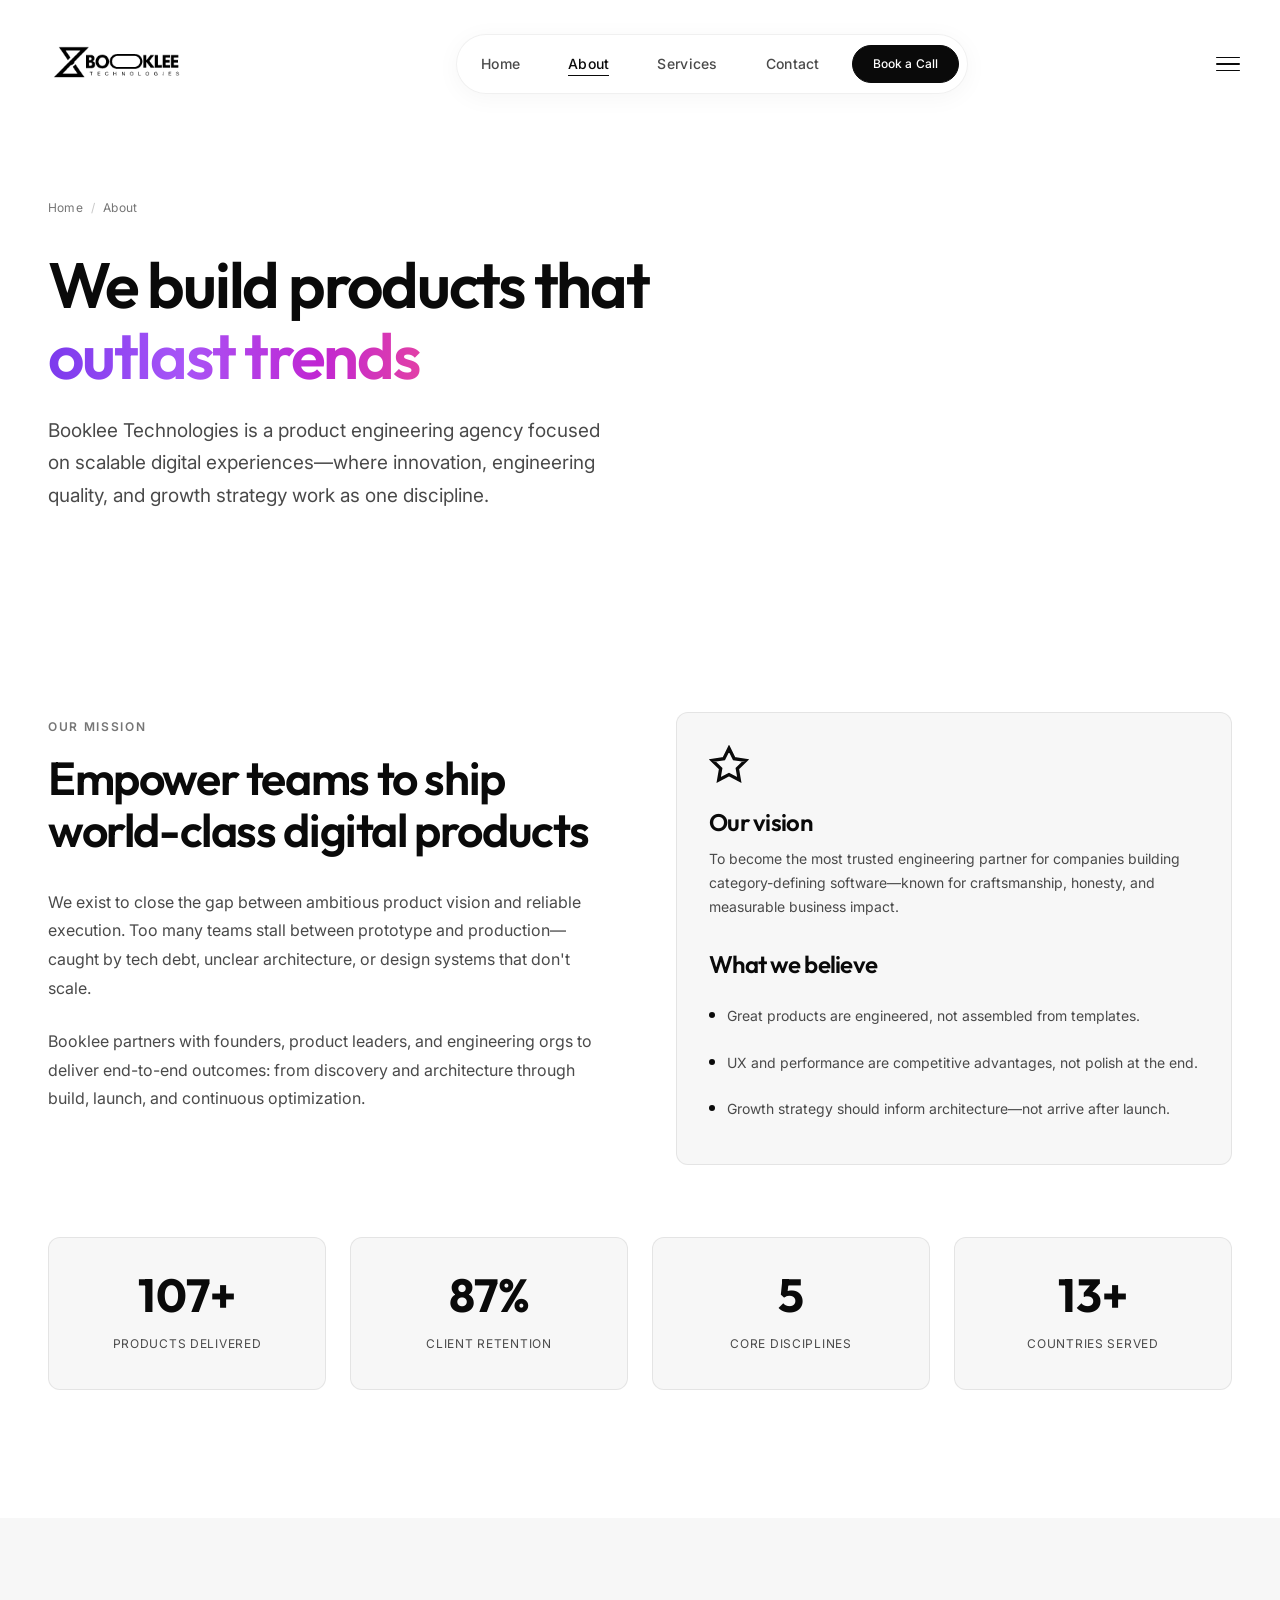
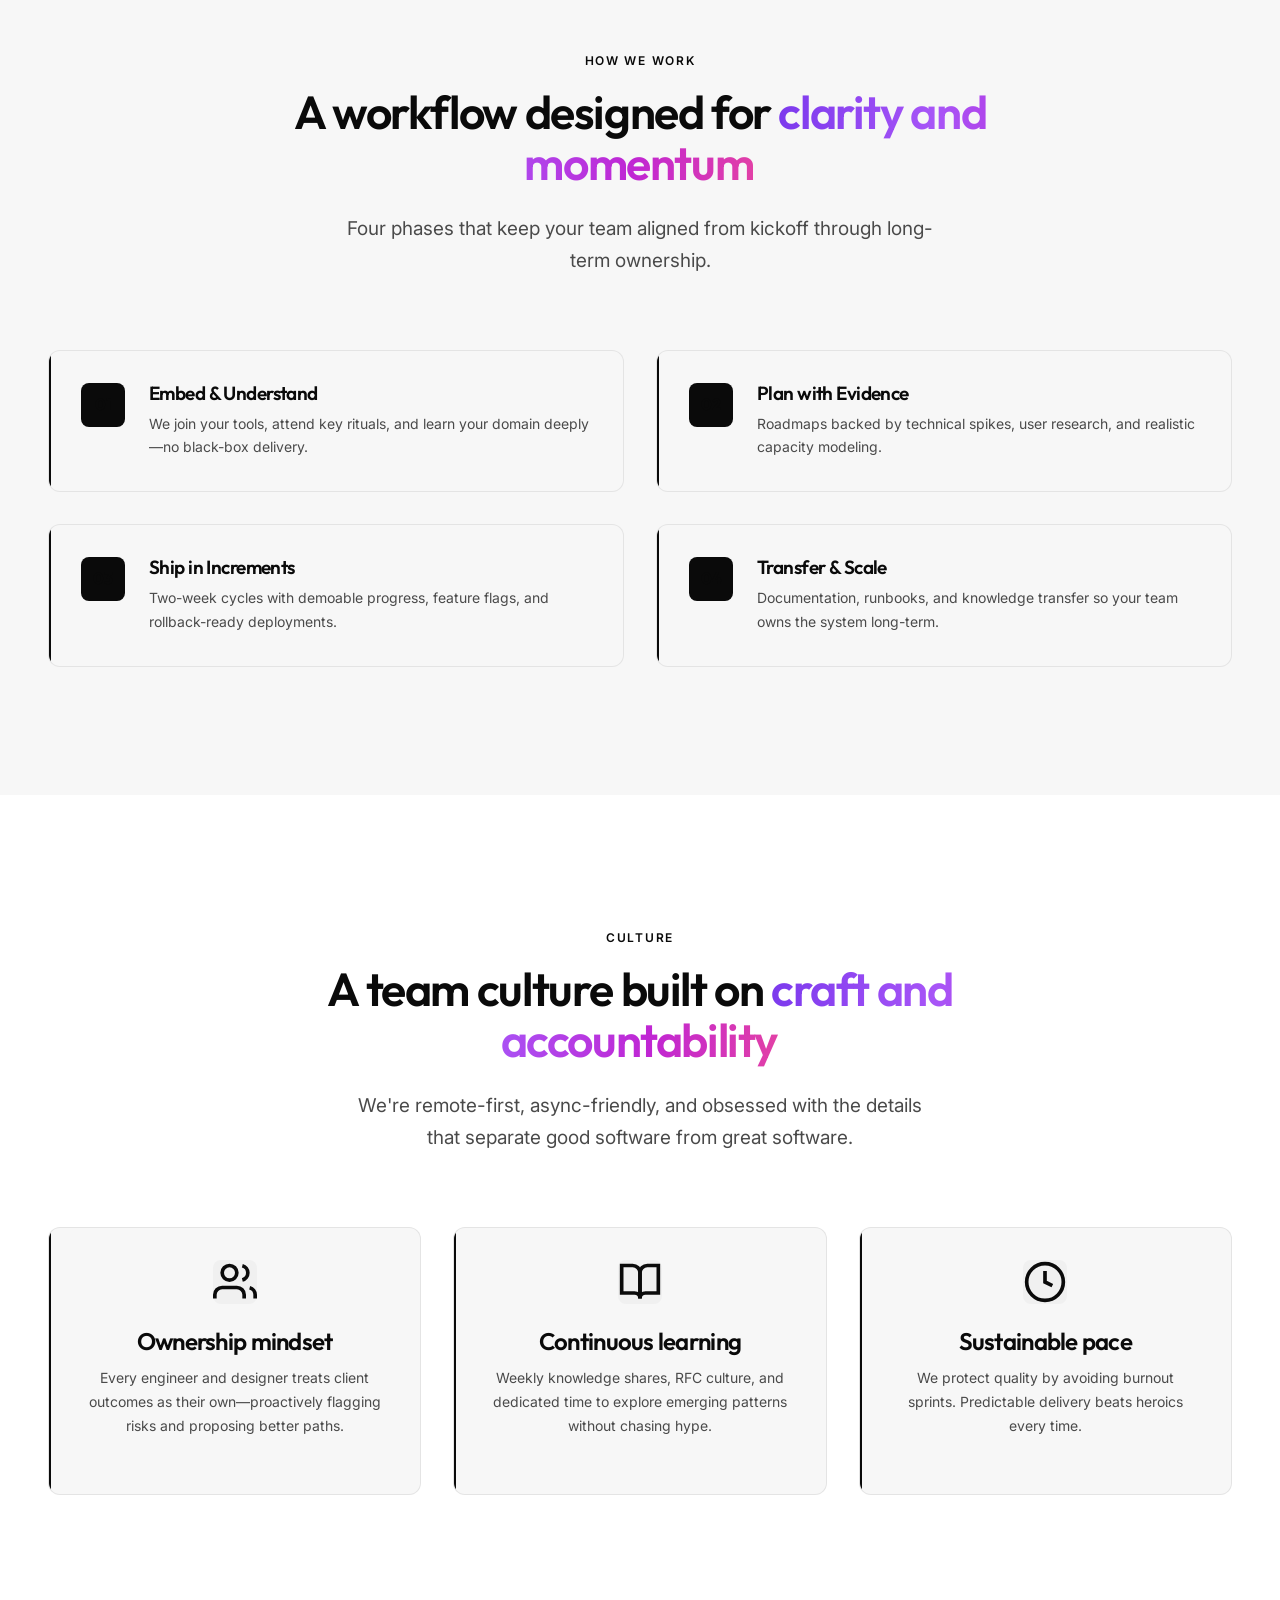
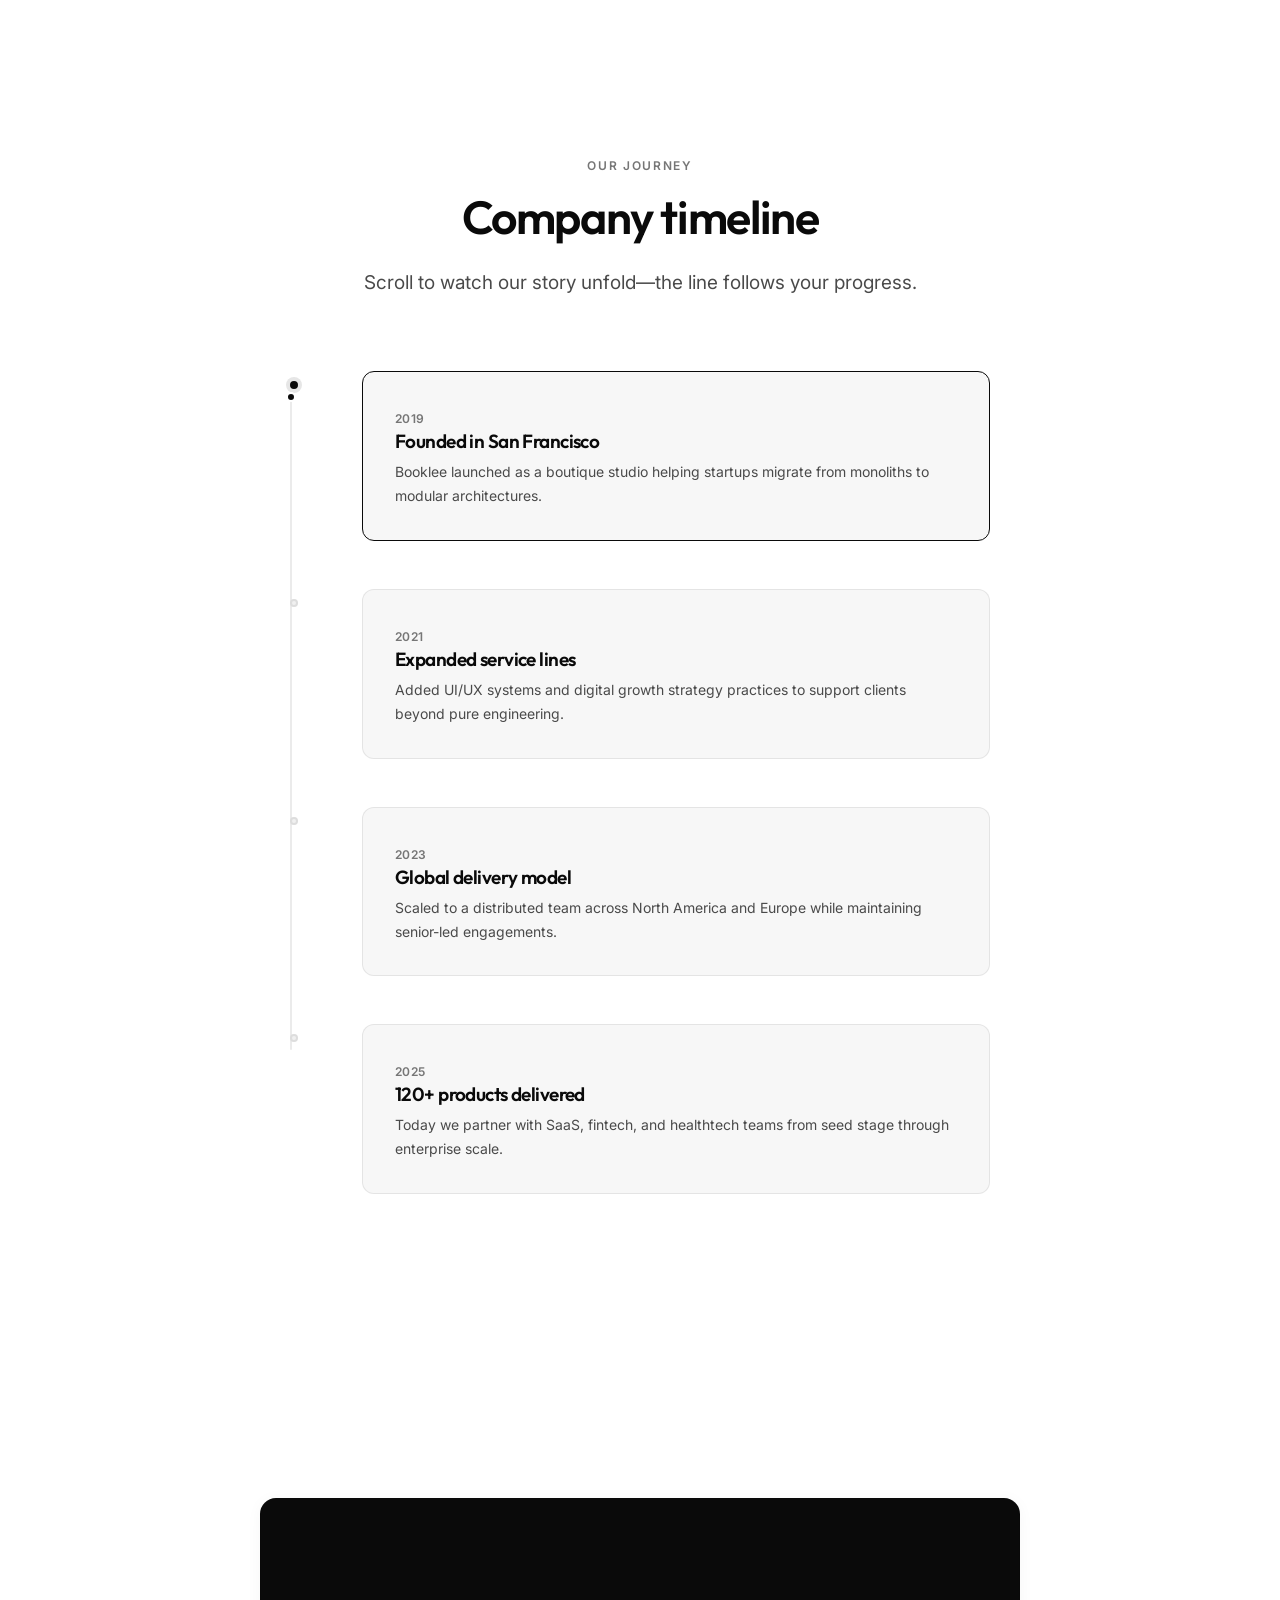
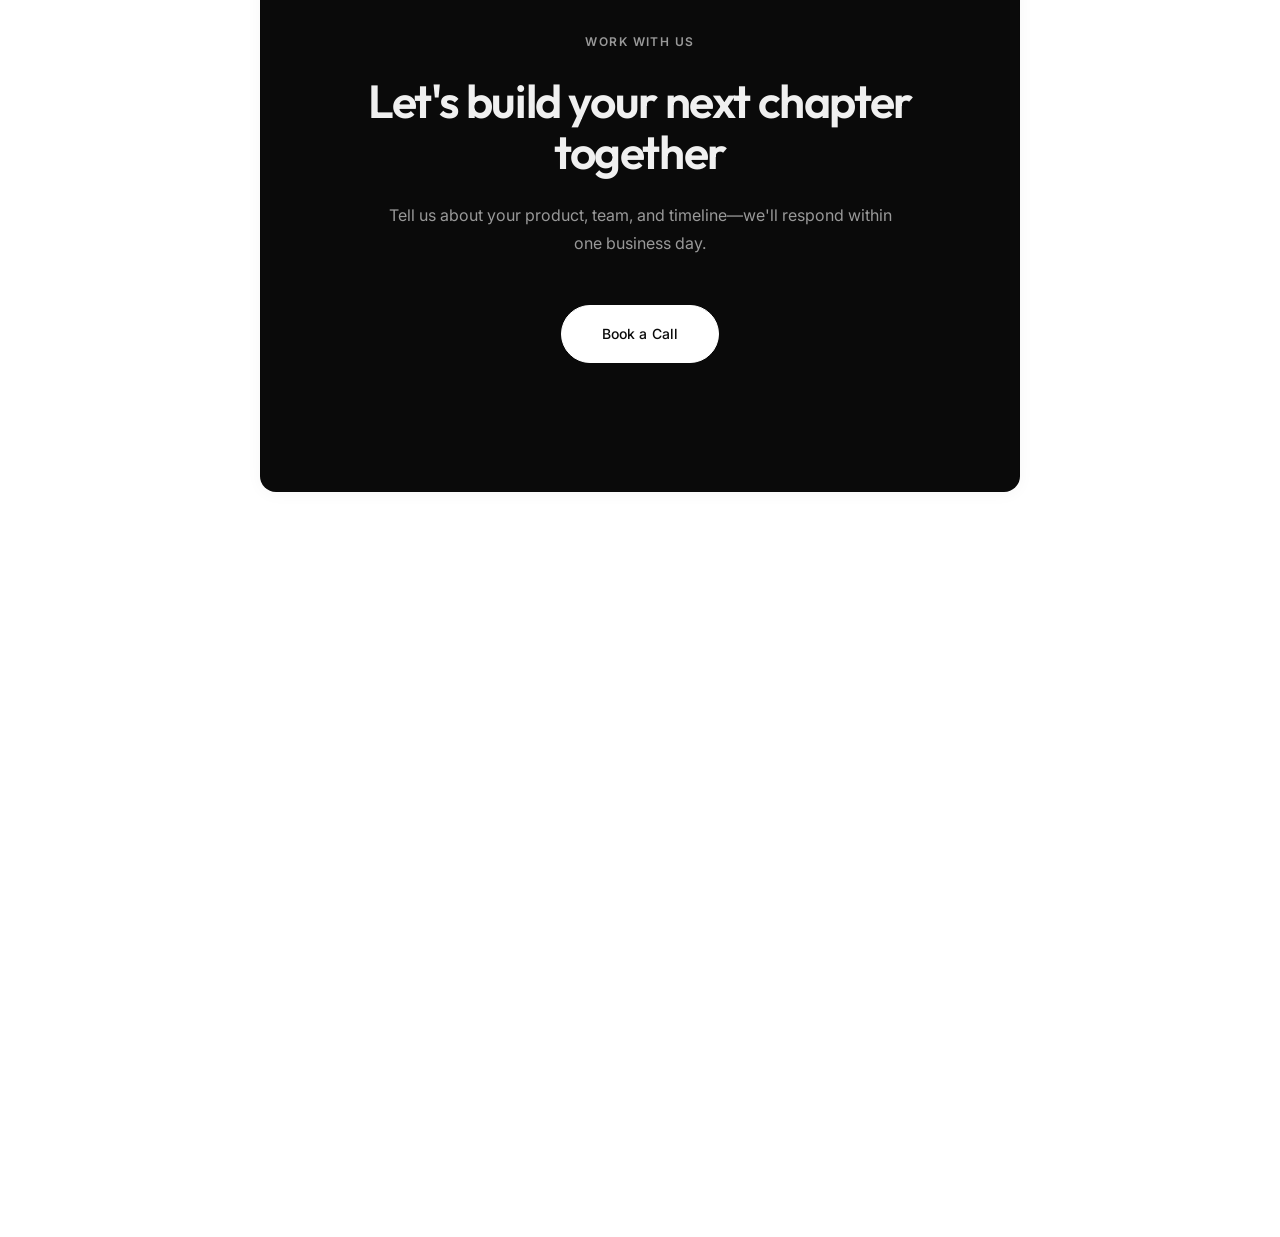
==== about.html @ ac948fb9 "Revised UI without calendly" ====
<!DOCTYPE html>
<html lang="en">
<head>
  <meta charset="UTF-8">
  <meta name="viewport" content="width=device-width, initial-scale=1.0">
  <meta name="description" content="Learn about Booklee Technologies — our mission, vision, culture, and journey building scalable digital products for ambitious teams.">
  <meta name="theme-color" content="#ffffff">
  <title>About Us | Booklee Technologies</title>
  <link rel="icon" href="assets/icons/favicon.svg" type="image/svg+xml">
  <link rel="preconnect" href="https://fonts.googleapis.com">
  <link rel="preconnect" href="https://fonts.gstatic.com" crossorigin>
  <link href="https://fonts.googleapis.com/css2?family=Inter:wght@400;500;600&family=Outfit:wght@500;600;700&display=swap" rel="stylesheet">
  <link rel="stylesheet" href="assets/css/styles.css">
</head>
<body>
  <div id="page-loader" class="page-loader" role="status" aria-label="Loading page"><img src="assets/images/booklee-logo.png" alt="" class="page-loader__logo-img" width="640" height="640" decoding="async"><div class="page-loader__bar"><div class="page-loader__progress"></div></div></div>
  <div id="scroll-progress" class="scroll-progress" role="progressbar" aria-valuemin="0" aria-valuemax="100" aria-valuenow="0" aria-label="Page scroll progress"></div>
  <div id="mouse-gradient" class="mouse-gradient" aria-hidden="true"></div>
  <div class="bg-canvas" aria-hidden="true"><div id="bg-particles" class="bg-particles"></div></div>
  <div class="bg-mesh" aria-hidden="true"></div>

  <header id="header" class="header">
    <div class="header__bar">
      <a href="index.html" class="nav__logo" aria-label="Booklee Technologies home"><img src="assets/images/booklee-logo.png" alt="Booklee Technologies" class="nav__logo-img" width="560" height="560" decoding="async"></a>
      <nav class="header__pill" aria-label="Main navigation">
        <ul class="nav__links" role="list">
          <li><a href="index.html" class="nav__link">Home</a></li>
          <li><a href="about.html" class="nav__link">About</a></li>
          <li><a href="services.html" class="nav__link">Services</a></li>
          <li><a href="contact.html" class="nav__link">Contact</a></li>
        </ul>
        <div class="nav__actions"><a href="book-call.html" class="btn btn--primary btn--sm">Book a Call</a></div>
      </nav>
      <button id="nav-toggle" class="nav__toggle" type="button" aria-expanded="false" aria-controls="mobile-menu" aria-label="Open menu"><span class="nav__toggle-bar"></span><span class="nav__toggle-bar"></span><span class="nav__toggle-bar"></span></button>
    </div>
  </header>
  <div id="mobile-menu" class="mobile-menu" aria-hidden="true">
    <a href="index.html" class="mobile-menu__link">Home</a>
    <a href="about.html" class="mobile-menu__link">About</a>
    <a href="services.html" class="mobile-menu__link">Services</a>
    <a href="contact.html" class="mobile-menu__link">Contact</a>
    <a href="book-call.html" class="mobile-menu__link">Book a Call</a>
  </div>

  <main class="about-page">
    <section class="page-hero page-hero--about">
      <div class="container">
        <nav class="breadcrumb reveal" aria-label="Breadcrumb">
          <a href="index.html">Home</a><span class="breadcrumb__sep" aria-hidden="true">/</span><span aria-current="page">About</span>
        </nav>
        <h1 class="page-hero__title reveal">We build products that <span class="text-gradient">outlast trends</span></h1>
        <p class="page-hero__desc reveal">Booklee Technologies is a product engineering agency focused on scalable digital experiences—where innovation, engineering quality, and growth strategy work as one discipline.</p>
      </div>
    </section>

    <section class="section about-section about-section--mission">
      <div class="container">
        <div class="about-mission-grid">
          <div class="about-mission-content reveal reveal--left">
            <span class="section__eyebrow">Our mission</span>
            <h2 class="section__title">Empower teams to ship world-class digital products</h2>
            <p>We exist to close the gap between ambitious product vision and reliable execution. Too many teams stall between prototype and production—caught by tech debt, unclear architecture, or design systems that don't scale.</p>
            <p>Booklee partners with founders, product leaders, and engineering orgs to deliver end-to-end outcomes: from discovery and architecture through build, launch, and continuous optimization.</p>
          </div>
          <div class="about-vision-card glass-card reveal reveal--right">
            <div class="about-vision-card__icon" aria-hidden="true">
              <svg viewBox="0 0 24 24" fill="none" stroke="currentColor" stroke-width="2"><path d="M12 2l3.09 6.26L22 9.27l-5 4.87 1.18 6.88L12 17.77l-6.18 3.25L7 14.14 2 9.27l6.91-1.01L12 2z"/></svg>
            </div>
            <h3 class="glass-card__title">Our vision</h3>
            <p class="glass-card__text">To become the most trusted engineering partner for companies building category-defining software—known for craftsmanship, honesty, and measurable business impact.</p>
            <h3 class="glass-card__title mt-xl">What we believe</h3>
            <ul class="about-beliefs">
              <li><span class="about-beliefs__dot" aria-hidden="true"></span>Great products are engineered, not assembled from templates.</li>
              <li><span class="about-beliefs__dot" aria-hidden="true"></span>UX and performance are competitive advantages, not polish at the end.</li>
              <li><span class="about-beliefs__dot" aria-hidden="true"></span>Growth strategy should inform architecture—not arrive after launch.</li>
            </ul>
          </div>
        </div>
        <div class="about-stats reveal" id="about-stats">
          <div class="about-stat glass-card">
            <span class="about-stat__value" data-count="120" data-suffix="+">0</span>
            <span class="about-stat__label">Products delivered</span>
          </div>
          <div class="about-stat glass-card">
            <span class="about-stat__value" data-count="98" data-suffix="%">0</span>
            <span class="about-stat__label">Client retention</span>
          </div>
          <div class="about-stat glass-card">
            <span class="about-stat__value" data-count="6" data-suffix="">0</span>
            <span class="about-stat__label">Core disciplines</span>
          </div>
          <div class="about-stat glass-card">
            <span class="about-stat__value" data-count="15" data-suffix="+">0</span>
            <span class="about-stat__label">Countries served</span>
          </div>
        </div>
      </div>
    </section>

    <section class="section about-section about-section--process">
      <div class="container">
        <header class="section__header section__header--center about-section-header reveal-stagger">
          <span class="section__eyebrow">How we work</span>
          <h2 class="section__title about-section__title">A workflow designed for <span class="text-gradient about-title-highlight">clarity and momentum</span></h2>
          <p class="section__desc">Four phases that keep your team aligned from kickoff through long-term ownership.</p>
        </header>
        <div class="grid grid--2 about-process-grid about-animate-grid reveal-stagger">
          <div class="glass-card process-step">
            <span class="process-step__number" aria-hidden="true">01</span>
            <div>
              <h3 class="process-step__title">Embed & Understand</h3>
              <p class="process-step__text">We join your tools, attend key rituals, and learn your domain deeply—no black-box delivery.</p>
            </div>
          </div>
          <div class="glass-card process-step">
            <span class="process-step__number" aria-hidden="true">02</span>
            <div>
              <h3 class="process-step__title">Plan with Evidence</h3>
              <p class="process-step__text">Roadmaps backed by technical spikes, user research, and realistic capacity modeling.</p>
            </div>
          </div>
          <div class="glass-card process-step">
            <span class="process-step__number" aria-hidden="true">03</span>
            <div>
              <h3 class="process-step__title">Ship in Increments</h3>
              <p class="process-step__text">Two-week cycles with demoable progress, feature flags, and rollback-ready deployments.</p>
            </div>
          </div>
          <div class="glass-card process-step">
            <span class="process-step__number" aria-hidden="true">04</span>
            <div>
              <h3 class="process-step__title">Transfer & Scale</h3>
              <p class="process-step__text">Documentation, runbooks, and knowledge transfer so your team owns the system long-term.</p>
            </div>
          </div>
        </div>
      </div>
    </section>

    <section class="section about-section about-section--culture">
      <div class="container">
        <header class="section__header section__header--center about-section-header reveal-stagger">
          <span class="section__eyebrow">Culture</span>
          <h2 class="section__title about-section__title">A team culture built on <span class="text-gradient about-title-highlight">craft and accountability</span></h2>
          <p class="section__desc">We're remote-first, async-friendly, and obsessed with the details that separate good software from great software.</p>
        </header>
        <div class="grid grid--3 about-culture-grid about-animate-grid reveal-stagger">
          <article class="about-culture-card glass-card">
            <div class="about-culture-card__icon" aria-hidden="true">
              <svg viewBox="0 0 24 24" fill="none" stroke="currentColor" stroke-width="2"><path d="M17 21v-2a4 4 0 0 0-4-4H5a4 4 0 0 0-4 4v2"/><circle cx="9" cy="7" r="4"/><path d="M23 21v-2a4 4 0 0 0-3-3.87"/><path d="M16 3.13a4 4 0 0 1 0 7.75"/></svg>
            </div>
            <h3 class="glass-card__title">Ownership mindset</h3>
            <p class="glass-card__text">Every engineer and designer treats client outcomes as their own—proactively flagging risks and proposing better paths.</p>
          </article>
          <article class="about-culture-card glass-card">
            <div class="about-culture-card__icon" aria-hidden="true">
              <svg viewBox="0 0 24 24" fill="none" stroke="currentColor" stroke-width="2"><path d="M2 3h6a4 4 0 0 1 4 4v14a3 3 0 0 0-3-3H2z"/><path d="M22 3h-6a4 4 0 0 0-4 4v14a3 3 0 0 1 3-3h7z"/></svg>
            </div>
            <h3 class="glass-card__title">Continuous learning</h3>
            <p class="glass-card__text">Weekly knowledge shares, RFC culture, and dedicated time to explore emerging patterns without chasing hype.</p>
          </article>
          <article class="about-culture-card glass-card">
            <div class="about-culture-card__icon" aria-hidden="true">
              <svg viewBox="0 0 24 24" fill="none" stroke="currentColor" stroke-width="2"><circle cx="12" cy="12" r="10"/><polyline points="12 6 12 12 16 14"/></svg>
            </div>
            <h3 class="glass-card__title">Sustainable pace</h3>
            <p class="glass-card__text">We protect quality by avoiding burnout sprints. Predictable delivery beats heroics every time.</p>
          </article>
        </div>
      </div>
    </section>

    <section class="section about-section about-section--journey">
      <div class="container">
        <header class="section__header section__header--center reveal">
          <span class="section__eyebrow">Our journey</span>
          <h2 class="section__title">Company timeline</h2>
          <p class="section__desc">Scroll to watch our story unfold—the line follows your progress.</p>
        </header>
        <div class="timeline timeline--scroll reveal" id="company-timeline" aria-label="Company timeline">
          <div class="timeline__line" aria-hidden="true">
            <span class="timeline__track"></span>
            <span class="timeline__fill" id="timeline-line-fill"></span>
            <span class="timeline__marker" id="timeline-line-marker"></span>
          </div>

          <article class="timeline__item reveal">
            <div class="timeline__card">
              <span class="timeline__year">2019</span>
              <h3 class="timeline__title">Founded in San Francisco</h3>
              <p class="timeline__text">Booklee launched as a boutique studio helping startups migrate from monoliths to modular architectures.</p>
            </div>
          </article>
          <article class="timeline__item reveal">
            <div class="timeline__card">
              <span class="timeline__year">2021</span>
              <h3 class="timeline__title">Expanded service lines</h3>
              <p class="timeline__text">Added UI/UX systems and digital growth strategy practices to support clients beyond pure engineering.</p>
            </div>
          </article>
          <article class="timeline__item reveal">
            <div class="timeline__card">
              <span class="timeline__year">2023</span>
              <h3 class="timeline__title">Global delivery model</h3>
              <p class="timeline__text">Scaled to a distributed team across North America and Europe while maintaining senior-led engagements.</p>
            </div>
          </article>
          <article class="timeline__item reveal">
            <div class="timeline__card">
              <span class="timeline__year">2025</span>
              <h3 class="timeline__title">120+ products delivered</h3>
              <p class="timeline__text">Today we partner with SaaS, fintech, and healthtech teams from seed stage through enterprise scale.</p>
            </div>
          </article>
        </div>
      </div>
    </section>

    <section class="section about-section">
      <div class="container reveal">
        <div class="cta-banner cta-banner--featured">
          <div class="cta-banner__glow" aria-hidden="true"></div>
          <div class="cta-banner__inner">
            <span class="cta-banner__eyebrow">Work with us</span>
            <h2 class="cta-banner__title">Let's build your next chapter together</h2>
            <p class="cta-banner__text">Tell us about your product, team, and timeline—we'll respond within one business day.</p>
            <a href="book-call.html" class="btn btn--primary btn--lg">Book a Call</a>
          </div>
        </div>
      </div>
    </section>
  </main>

  <footer class="footer">
    <div class="container">
      <div class="footer__grid">
        <div class="footer__brand">
          <a href="index.html" class="footer__logo" aria-label="Booklee Technologies home"><img src="assets/images/booklee-logo.png" alt="Booklee Technologies" class="footer__logo-img" width="560" height="560" decoding="async" loading="lazy"></a>
          <p>We engineer digital products that scale—combining product thinking, technical excellence, and growth strategy.</p>
        </div>
        <div><h3 class="footer__heading">Company</h3><a href="about.html" class="footer__link">About</a><a href="services.html" class="footer__link">Services</a><a href="book-call.html" class="footer__link">Book a Call</a></div>
        <div><h3 class="footer__heading">Services</h3><a href="services/product-engineering.html" class="footer__link">Product Engineering</a><a href="services/system-architecture.html" class="footer__link">System Architecture</a><a href="services/web-engineering.html" class="footer__link">Web Engineering</a><a href="services/ui-ux-systems.html" class="footer__link">UI/UX Systems</a><a href="services/digital-growth-strategy.html" class="footer__link">Digital Growth Strategy</a><a href="services/product-strategy-consulting.html" class="footer__link">Product Strategy &amp; Consulting</a></div>
        <div><h3 class="footer__heading">Contact</h3><a href="mailto:bookleetechnologies@gmail.com" class="footer__link">bookleetechnologies@gmail.com</a><a href="contact.html" class="footer__link">Contact Form</a></div>
      </div>
      <div class="footer__final" id="footer-signature">
        <div class="footer__final-left">
          <p class="footer__copyright">&copy; <span id="year"></span> Booklee Technologies. All rights reserved.</p>
          <div class="footer__social-pills">
            <a href="https://www.linkedin.com/company/booklee-technologies/" class="footer__pill" data-site-linkedin target="_blank" rel="noopener noreferrer">LinkedIn</a>
            <a href="https://www.instagram.com/booklee_technologies/" class="footer__pill" data-site-instagram target="_blank" rel="noopener noreferrer">Instagram</a>
          </div>
        </div>
        <div class="footer__final-right">
          <div class="footer__signature-glow" id="footer-booklee-glow" aria-hidden="true"></div>
          <span class="footer__booklee reveal-stagger" role="img" aria-label="Booklee">
            <span class="footer__booklee-char" tabindex="0">B</span>
            <span class="footer__booklee-char" tabindex="0">o</span>
            <span class="footer__booklee-char" tabindex="0">o</span>
            <span class="footer__booklee-char" tabindex="0">k</span>
            <span class="footer__booklee-char" tabindex="0">l</span>
            <span class="footer__booklee-char" tabindex="0">e</span>
            <span class="footer__booklee-char" tabindex="0">e</span>
          </span>
        </div>
      </div>
    </div>
  </footer>
  <script>document.getElementById("year").textContent = new Date().getFullYear();</script>
  <script src="assets/js/scripts.js" defer></script>
</body>
</html>
---- assets/css/styles.css ----
/* ==========================================================================
   Booklee Technologies â€” Redesigned Design System & Global Styles
   Editorial. Premium. Minimal. Confident.
   ========================================================================== */

:root {
  /* Brand colors â€” light theme */
  --color-bg-deep: #ffffff;
  --color-bg-mid: #ffffff;
  --color-bg-surface: #f7f7f7;
  --color-bg-elevated: #f0f0f0;
  --color-bg-dark: #0a0a0a;
  --color-bg-dark-elevated: #141414;
  --color-primary: #0a0a0a;
  --color-primary-light: #1a1a1a;
  --color-accent: #0a0a0a;
  --color-accent-glow: rgba(10, 10, 10, 0.12);
  --color-text: #0a0a0a;
  --color-text-muted: #4a4a4a;
  --color-text-subtle: #767676;
  --color-text-on-dark: #f0f0f0;
  --color-text-muted-on-dark: #999999;
  --color-border: rgba(0, 0, 0, 0.08);
  --color-border-dark: rgba(255, 255, 255, 0.1);
  --color-glass: rgba(255, 255, 255, 0.95);
  --color-glass-border: rgba(0, 0, 0, 0.06);
  --color-success: #16a34a;
  --color-error: #dc2626;

  /* Gradients — restrained accents */
  --gradient-hero: linear-gradient(135deg, #ffffff 0%, #f5f0ff 50%, #fdf2f8 100%);
  --gradient-accent: linear-gradient(135deg, #7c3aed 0%, #c026d3 50%, #ec4899 100%);
  --gradient-text-shine: linear-gradient(
    90deg,
    #7c3aed 0%, #a855f7 12%, #c026d3 24%, #ec4899 36%,
    #f472b6 48%, #c084fc 60%, #818cf8 72%, #7c3aed 84%,
    #a855f7 100%
  );
  --gradient-text-size: 300% 100%;
  --gradient-card: linear-gradient(145deg, rgba(0, 0, 0, 0.02), rgba(0, 0, 0, 0.005));

  /* Typography — editorial scale */
  --font-sans: "Inter", system-ui, -apple-system, BlinkMacSystemFont, "Segoe UI", sans-serif;
  --font-display: "Outfit", var(--font-sans);
  --text-xs: clamp(0.6875rem, 0.65rem + 0.2vw, 0.75rem);
  --text-sm: clamp(0.8125rem, 0.78rem + 0.2vw, 0.875rem);
  --text-base: clamp(0.9375rem, 0.9rem + 0.2vw, 1rem);
  --text-lg: clamp(1.0625rem, 1rem + 0.3vw, 1.1875rem);
  --text-xl: clamp(1.25rem, 1.15rem + 0.5vw, 1.5rem);
  --text-2xl: clamp(1.5rem, 1.35rem + 0.75vw, 2rem);
  --text-3xl: clamp(2rem, 1.7rem + 1.5vw, 3rem);
  --text-4xl: clamp(2.5rem, 2rem + 2.5vw, 4rem);
  --text-5xl: clamp(3rem, 2.5rem + 3vw, 5.5rem);
  --text-6xl: clamp(3.5rem, 2.8rem + 4vw, 7rem);

  /* Spacing & layout — generous editorial */
  --space-xs: 0.5rem;
  --space-sm: 0.75rem;
  --space-md: 1rem;
  --space-lg: 1.5rem;
  --space-xl: 2rem;
  --space-2xl: 3rem;
  --space-3xl: 4.5rem;
  --space-4xl: 8rem;
  --space-5xl: 12rem;
  --container-max: 1440px;
  --container-narrow: 860px;
  --container-wide: 1600px;
  --header-height: 52px;
  --header-pad-block: 0px;
  --header-logo-height: 112px;
  --header-offset: calc((var(--header-height) + var(--header-logo-height)) / 2);
  --radius-sm: 6px;
  --radius-md: 8px;
  --radius-lg: 12px;
  --radius-xl: 16px;
  --radius-full: 9999px;

  /* Effects — restrained */
  --shadow-glow: 0 4px 24px rgba(0, 0, 0, 0.06);
  --shadow-card: 0 2px 16px rgba(0, 0, 0, 0.04);
  --blur-glass: 12px;
  --transition-fast: 150ms ease;
  --transition-base: 300ms cubic-bezier(0.4, 0, 0.2, 1);
  --transition-slow: 600ms cubic-bezier(0.4, 0, 0.2, 1);
  --z-nav: 1000;
  --z-overlay: 1100;
  --z-cursor: 9999;
  --z-loader: 10000;
}


/* Reset & base */
*,
*::before,
*::after {
  box-sizing: border-box;
  margin: 0;
  padding: 0;
}

html {
  scroll-behavior: auto;
  -webkit-font-smoothing: antialiased;
  -moz-osx-font-smoothing: grayscale;
}

html.smooth-scroll-enabled {
  scroll-behavior: auto;
}

@media (prefers-reduced-motion: reduce) {
  html { scroll-behavior: auto; }
  *, *::before, *::after {
    animation-duration: 0.01ms !important;
    animation-iteration-count: 1 !important;
    transition-duration: 0.01ms !important;
  }
}

body {
  font-family: var(--font-sans);
  font-size: var(--text-base);
  line-height: 1.7;
  color: var(--color-text);
  background: var(--color-bg-deep);
  min-height: 100vh;
  overflow-x: hidden;
}

body.no-scroll { overflow: hidden; }

img {
  max-width: 100%;
  height: auto;
  display: block;
}

a {
  color: inherit;
  text-decoration: none;
}

ul, ol { list-style: none; }

button, input, textarea, select {
  font: inherit;
  color: inherit;
}

button {
  cursor: pointer;
  border: none;
  background: none;
}

:focus-visible {
  outline: 2px solid var(--color-primary-light);
  outline-offset: 3px;
}

::selection {
  background: rgba(10, 10, 10, 0.12);
  color: var(--color-text);
}


/* Typography */
h1, h2, h3, h4, h5, h6 {
  font-family: var(--font-display);
  font-weight: 600;
  line-height: 1.1;
  letter-spacing: -0.03em;
}

/* Gradient text — seamless flowing accent */
@keyframes gradientTextShimmer {
  0% { background-position: 0% 50%; }
  100% { background-position: 300% 50%; }
}

.text-gradient {
  display: inline;
  background: var(--gradient-text-shine);
  background-size: var(--gradient-text-size);
  -webkit-background-clip: text;
  background-clip: text;
  -webkit-text-fill-color: transparent;
  animation: gradientTextShimmer 8s linear infinite;
  padding-right: 0.05em;
  padding-bottom: 0.05em;
}

.about-title-highlight {
  background: var(--gradient-text-shine);
  background-size: var(--gradient-text-size);
  -webkit-background-clip: text;
  background-clip: text;
  -webkit-text-fill-color: transparent;
}

/* About page elements keep solid styling */
.about-stat__value,
.about-section--process .section__eyebrow,
.about-section--culture .section__eyebrow,
.about-process-grid .process-step__number {
  color: var(--color-text);
  -webkit-text-fill-color: var(--color-text);
}

/* On dark sections, gradient text uses lighter palette */
.section--dark .text-gradient,
.section--dark .about-title-highlight {
  background: linear-gradient(90deg, #c4b5fd, #f0abfc, #f9a8d4);
  background-size: var(--gradient-text-size);
  -webkit-background-clip: text;
  background-clip: text;
  -webkit-text-fill-color: transparent;
}
.text-muted { color: var(--color-text-muted); }
.text-subtle { color: var(--color-text-subtle); }
.text-center { text-align: center; }

.sr-only {
  position: absolute;
  width: 1px; height: 1px;
  padding: 0; margin: -1px;
  overflow: hidden;
  clip: rect(0, 0, 0, 0);
  white-space: nowrap; border: 0;
}


/* Layout */
.container {
  width: 100%;
  max-width: var(--container-max);
  margin-inline: auto;
  padding-inline: clamp(1.5rem, 4vw, 3rem);
}

.container--narrow { max-width: var(--container-narrow); }
.container--wide { max-width: var(--container-wide); }

.section {
  padding-block: var(--space-4xl);
  position: relative;
}

/* Alternating sections â€” Apple-inspired rhythm */
.section--dark {
  background: var(--color-bg-dark);
  color: var(--color-text-on-dark);
}

.section--dark .section__eyebrow { color: var(--color-text-muted-on-dark); }
.section--dark .section__desc { color: var(--color-text-muted-on-dark); }
.section--dark .text-muted { color: var(--color-text-muted-on-dark); }
.section--dark .text-subtle { color: rgba(255,255,255,0.5); }

.section--light {
  background: var(--color-bg-surface);
}

.section__header {
  margin-bottom: var(--space-3xl);
  max-width: 720px;
}

.section__header--center {
  margin-inline: auto;
  text-align: center;
  width: 100%;
}

.section__header--center .section__desc {
  margin-inline: auto;
}

.section__eyebrow {
  display: inline-block;
  font-size: var(--text-xs);
  font-weight: 600;
  letter-spacing: 0.14em;
  text-transform: uppercase;
  color: var(--color-text-subtle);
  margin-bottom: var(--space-md);
}

.section__title {
  font-size: var(--text-3xl);
  margin-bottom: var(--space-lg);
  letter-spacing: -0.03em;
}

.section__desc {
  font-size: var(--text-lg);
  color: var(--color-text-muted);
  line-height: 1.7;
  max-width: 600px;
}


/* Grid utilities */
.grid { display: grid; gap: var(--space-xl); }
.grid--2 { grid-template-columns: 1fr; }
.grid--3 { grid-template-columns: 1fr; }
.grid--4 { grid-template-columns: 1fr; }

@media (min-width: 640px) {
  .grid--2 { grid-template-columns: repeat(2, 1fr); }
}
@media (min-width: 768px) {
  .grid--3 { grid-template-columns: repeat(3, 1fr); }
  .grid--4 { grid-template-columns: repeat(2, 1fr); }
}
@media (min-width: 1024px) {
  .grid--4 { grid-template-columns: repeat(4, 1fr); }
}

/* Flex utilities */
.flex { display: flex; }
.flex-wrap { flex-wrap: wrap; }
.flex-center { align-items: center; justify-content: center; }
.gap-sm { gap: var(--space-sm); }
.gap-md { gap: var(--space-md); }
.gap-lg { gap: var(--space-lg); }


/* ==========================================================================
   Buttons â€” refined, minimal
   ========================================================================== */

.btn {
  display: inline-flex;
  align-items: center;
  justify-content: center;
  gap: var(--space-sm);
  padding: 0.875rem 2rem;
  border-radius: var(--radius-full);
  font-family: var(--font-sans);
  font-size: var(--text-sm);
  font-weight: 500;
  letter-spacing: 0.01em;
  text-decoration: none;
  cursor: pointer;
  transition: all var(--transition-base);
  border: 1px solid transparent;
  white-space: nowrap;
}

.btn--primary {
  background: var(--color-primary);
  color: #ffffff;
  border-color: var(--color-primary);
}

.btn--primary:hover {
  background: var(--color-primary-light);
  transform: translateY(-1px);
}

.section--dark .btn--primary {
  background: #ffffff;
  color: var(--color-primary);
  border-color: #ffffff;
}

.section--dark .btn--primary:hover {
  background: #f0f0f0;
}

.btn--ghost {
  background: transparent;
  color: var(--color-text);
  border: 1px solid var(--color-border);
}

.btn--ghost:hover {
  border-color: var(--color-text);
  transform: translateY(-1px);
}

.section--dark .btn--ghost {
  color: var(--color-text-on-dark);
  border-color: var(--color-border-dark);
}

.section--dark .btn--ghost:hover {
  border-color: rgba(255,255,255,0.5);
}

.btn--sm { padding: 0.5rem 1.25rem; font-size: var(--text-xs); }
.btn--lg { padding: 1rem 2.5rem; font-size: var(--text-sm); }


/* ==========================================================================
   Page Loader
   ========================================================================== */

.page-loader {
  position: fixed;
  inset: 0;
  z-index: var(--z-loader);
  display: flex;
  flex-direction: column;
  align-items: center;
  justify-content: center;
  gap: var(--space-xl);
  padding: var(--space-xl);
  background: #ffffff;
  transition: opacity 0.6s ease, visibility 0.6s ease;
}

.page-loader.is-hidden {
  opacity: 0;
  visibility: hidden;
  pointer-events: none;
}

.page-loader__logo {
  font-family: var(--font-display);
  font-size: var(--text-2xl);
  font-weight: 700;
  letter-spacing: -0.03em;
}

.page-loader__bar {
  width: 200px;
  height: 2px;
  background: var(--color-bg-elevated);
  border-radius: var(--radius-full);
  overflow: hidden;
}

.page-loader__progress {
  height: 100%;
  width: 0%;
  background: var(--color-primary);
  border-radius: inherit;
  animation: loaderProgress 1.2s ease forwards;
}

@keyframes loaderProgress { to { width: 100%; } }


/* ==========================================================================
   Scroll Progress
   ========================================================================== */

.scroll-progress {
  position: fixed;
  top: 0; left: 0;
  height: 2px;
  width: 100%;
  background: var(--color-primary);
  z-index: calc(var(--z-nav) + 1);
  transform-origin: left;
  transform: scaleX(0);
  will-change: transform;
}


/* ==========================================================================
   Mouse-follow gradient â€” subtle
   ========================================================================== */

.mouse-gradient {
  display: block;
  position: fixed;
  top: 0; left: 0;
  width: min(500px, 60vw);
  height: min(500px, 60vw);
  border-radius: 50%;
  pointer-events: none;
  z-index: 0;
  transform: translate(-50%, -50%);
  background: radial-gradient(
    circle at center,
    rgba(0, 0, 0, 0.03) 0%,
    rgba(0, 0, 0, 0.015) 40%,
    transparent 65%
  );
  filter: blur(40px);
  opacity: 0;
  transition: opacity 0.65s cubic-bezier(0.4, 0, 0.2, 1);
  will-change: transform, opacity;
}

.mouse-gradient.is-active { opacity: 1; }

@media (prefers-reduced-motion: reduce), (pointer: coarse) {
  .mouse-gradient { display: none; }
}


/* ==========================================================================
   Background effects â€” minimal
   ========================================================================== */

.bg-canvas { display: none; }
.bg-particles { display: none; }
.particle { display: none; }
.bg-mesh { display: none; }

@keyframes particleFloat {
  0% { transform: translateY(100vh) scale(0); opacity: 0; }
  10% { opacity: 1; }
  90% { opacity: 1; }
  100% { transform: translateY(-10vh) scale(1); opacity: 0; }
}


/* ==========================================================================
   Header & Navigation — floating glass pill
   ========================================================================== */

.header {
  position: fixed;
  top: -28px; left: 0; right: 0;
  z-index: calc(var(--z-overlay) + 10);
  padding: 0 clamp(1rem, 3vw, 2rem) 0;
  pointer-events: none;
  transition: padding var(--transition-base), top var(--transition-base);
}

.header__bar {
  display: flex;
  align-items: center;
  justify-content: space-between;
  gap: var(--space-md);
  pointer-events: auto;
  max-width: var(--container-max);
  margin-inline: auto;
}

/* Floating glass pill — nav links + CTA */
.header__pill {
  display: none; /* hidden on mobile, shown at 1024px */
  align-items: center;
  gap: var(--space-xl);
  padding: 10px 8px 10px 24px;
  border-radius: var(--radius-full);
  background: rgba(255, 255, 255, 0.72);
  backdrop-filter: blur(18px);
  -webkit-backdrop-filter: blur(18px);
  border: 1px solid rgba(0, 0, 0, 0.06);
  box-shadow: 0 4px 24px rgba(0, 0, 0, 0.04);
  transition: background var(--transition-base), border-color var(--transition-base),
              box-shadow var(--transition-base);
  pointer-events: auto;
}

/* --- Logo (independent, always visible) --- */
.nav__logo {
  display: flex;
  align-items: center;
  height: auto;
  font-family: var(--font-display);
  font-weight: 700;
  z-index: calc(var(--z-overlay) + 1);
  background: transparent;
  flex-shrink: 0;
  min-width: 0;
  max-width: min(72vw, 720px);
  padding: 0;
  line-height: 0;
  pointer-events: auto;
  transition: filter var(--transition-base);
}

.nav__logo-img,
.footer__logo-img,
.page-loader__logo-img {
  display: block;
  width: auto;
  height: auto;
  max-width: 100%;
  object-fit: contain;
  object-position: left center;
  background: transparent;
  -webkit-user-drag: none;
  user-select: none;
}

/* Header logo sizing */
.nav__logo-img {
  width: auto;
  height: var(--header-logo-height);
  max-width: 100%;
  min-width: 0;
  object-fit: contain;
  object-position: left center;
}

.page-loader__logo-img {
  width: clamp(260px, 85vw, 560px);
  height: auto;
}

.footer__logo {
  display: inline-block;
  margin-bottom: var(--space-md);
  background: transparent;
}

.footer__logo-img {
  width: auto;
  height: clamp(52px, 11vw, 72px);
  max-width: min(100%, 480px);
  object-position: left center;
}

/* Logo + pill responsive sizing */
@media (min-width: 480px) {
  :root { --header-logo-height: 128px; }
}

@media (min-width: 768px) {
  :root { --header-height: 56px; --header-logo-height: 144px; }
  .footer__logo-img { height: clamp(60px, 9vw, 80px); }
}

@media (min-width: 1024px) {
  :root { --header-height: 64px; --header-logo-height: 168px; }
  .header__pill { display: flex; }
  .nav__toggle { display: none; }
  .page-loader__logo-img { width: min(560px, 62vw); }
  .footer__logo-img { height: 80px; max-width: 560px; }
}

@media (min-width: 1280px) {
  :root { --header-height: 68px; --header-logo-height: 184px; }
}

.nav__logo-mark {
  width: 36px; height: 36px;
  border-radius: var(--radius-sm);
  background: #0a0a0a; color: #ffffff;
  display: flex; align-items: center; justify-content: center;
  font-size: var(--text-sm); font-weight: 800;
}

/* --- Nav links inside the pill --- */
.nav__links {
  display: flex;
  align-items: center;
  gap: var(--space-xl);
}

.nav__link {
  font-size: var(--text-sm);
  font-weight: 500;
  letter-spacing: 0.02em;
  color: var(--color-text-muted);
  transition: color var(--transition-fast);
  position: relative;
  white-space: nowrap;
}

.nav__link::after {
  content: "";
  position: absolute;
  bottom: -4px; left: 0;
  width: 0; height: 1.5px;
  background: var(--color-primary);
  transition: width var(--transition-base);
}

.nav__link:hover,
.nav__link.is-active {
  color: var(--color-text);
}

.nav__link:hover::after,
.nav__link.is-active::after {
  width: 100%;
}

/* --- CTA inside pill --- */
.nav__actions {
  display: flex;
  align-items: center;
  gap: var(--space-md);
}

.nav__actions .btn--sm {
  padding: 0.5rem 1.25rem;
  font-size: var(--text-xs);
}

/* --- Mobile hamburger --- */
.nav__toggle {
  display: flex;
  flex-direction: column;
  justify-content: center;
  gap: 5px;
  width: 40px; height: 40px;
  padding: 8px;
  z-index: calc(var(--z-overlay) + 1);
  border-radius: var(--radius-sm);
  flex-shrink: 0;
  pointer-events: auto;
}

@media (min-width: 1024px) {
  .nav__links { gap: var(--space-2xl); }
  .nav__link { font-size: var(--text-sm); }
}

.nav__toggle-bar {
  display: block;
  width: 100%; height: 1.5px;
  background: var(--color-text);
  border-radius: var(--radius-full);
  transition: transform var(--transition-base), opacity var(--transition-base);
}

.nav__toggle[aria-expanded="true"] .nav__toggle-bar:nth-child(1) {
  transform: translateY(7px) rotate(45deg);
}
.nav__toggle[aria-expanded="true"] .nav__toggle-bar:nth-child(2) {
  opacity: 0;
}
.nav__toggle[aria-expanded="true"] .nav__toggle-bar:nth-child(3) {
  transform: translateY(-7px) rotate(-45deg);
}

/* --- Dark section inversion --- */
.header--dark-section .nav__logo {
  filter: invert(1) brightness(2);
}

.header--dark-section .nav__toggle-bar {
  background: #ffffff;
}

.header--dark-section .header__pill {
  background: rgba(10, 10, 10, 0.72);
  border-color: rgba(255, 255, 255, 0.08);
  box-shadow: 0 4px 24px rgba(0, 0, 0, 0.2);
}

.header--dark-section .nav__link {
  color: rgba(255, 255, 255, 0.6);
}

.header--dark-section .nav__link:hover,
.header--dark-section .nav__link.is-active {
  color: #ffffff;
}

.header--dark-section .nav__link::after {
  background: #ffffff;
}

.header--dark-section .nav__actions .btn--primary {
  background: #ffffff;
  color: #0a0a0a;
}


/* Mobile menu — full-page dropdown overlay */
.mobile-menu {
  position: fixed;
  inset: 0;
  z-index: var(--z-overlay);
  background: rgba(255, 255, 255, 0.98);
  backdrop-filter: blur(20px);
  -webkit-backdrop-filter: blur(20px);
  display: flex;
  flex-direction: column;
  align-items: flex-start;
  justify-content: flex-start;
  gap: var(--space-sm);
  padding: calc(var(--header-logo-height) + 40px) clamp(1.5rem, 5vw, 3rem) var(--space-2xl);
  opacity: 0;
  visibility: hidden;
  transform: translateY(-20px);
  transition: opacity 0.4s ease, visibility 0.4s ease, transform 0.4s ease;
}

.mobile-menu.is-open {
  opacity: 1;
  visibility: visible;
  transform: translateY(0);
}

.mobile-menu__link {
  font-family: var(--font-display);
  font-size: clamp(1.75rem, 5vw, 2.5rem);
  font-weight: 600;
  letter-spacing: -0.02em;
  color: var(--color-text);
  transition: opacity var(--transition-fast);
  line-height: 1.4;
}

.mobile-menu__link:hover { opacity: 0.6; }


/* ==========================================================================
   Breadcrumb
   ========================================================================== */

.breadcrumb {
  font-size: var(--text-xs);
  color: var(--color-text-subtle);
  margin-bottom: var(--space-xl);
  letter-spacing: 0.02em;
}

.breadcrumb a {
  transition: color var(--transition-fast);
}

.breadcrumb a:hover { color: var(--color-text); }

.breadcrumb__sep {
  margin-inline: var(--space-xs);
  opacity: 0.4;
}


/* ==========================================================================
   Page Hero â€” editorial scale
   ========================================================================== */

.page-hero {
  padding-top: calc(var(--header-offset) + var(--space-3xl));
  padding-bottom: var(--space-3xl);
}

.page-hero__title {
  font-size: var(--text-4xl);
  margin-bottom: var(--space-lg);
  letter-spacing: -0.035em;
  max-width: 720px;
}

.page-hero__desc {
  font-size: var(--text-lg);
  color: var(--color-text-muted);
  max-width: 560px;
  line-height: 1.7;
}


/* ==========================================================================
   Glass cards â€” minimal, refined
   ========================================================================== */

.glass-card {
  position: relative;
  overflow: hidden;
  background: var(--color-bg-surface);
  border: 1px solid var(--color-border);
  border-radius: var(--radius-lg);
  padding: var(--space-xl) var(--space-xl);
  transition: transform var(--transition-base), border-color var(--transition-base);
}

.glass-card:hover,
.glass-card:focus-within {
  transform: translateY(-2px);
  border-color: rgba(0, 0, 0, 0.15);
}

.glass-card--float { animation: cardFloat 6s ease-in-out infinite; }
.glass-card--float:hover,
.glass-card--float:focus-within { animation-play-state: paused; transform: translateY(-2px); }
.glass-card--float:nth-child(2) { animation-delay: -2s; }
.glass-card--float:nth-child(3) { animation-delay: -4s; }

@keyframes cardFloat {
  0%, 100% { transform: translateY(0); }
  50% { transform: translateY(-4px); }
}

.glass-card__icon {
  width: 44px; height: 44px;
  border-radius: var(--radius-md);
  background: var(--color-bg-elevated);
  display: flex; align-items: center; justify-content: center;
  margin-bottom: var(--space-lg);
  color: var(--color-text);
}

.glass-card__icon svg { width: 22px; height: 22px; }

.glass-card__title {
  font-size: var(--text-xl);
  margin-bottom: var(--space-sm);
}

.glass-card__text {
  color: var(--color-text-muted);
  font-size: var(--text-sm);
  margin-bottom: var(--space-lg);
  line-height: 1.7;
}

.glass-card__link {
  font-size: var(--text-sm);
  font-weight: 600;
  color: var(--color-text);
  display: inline-flex; align-items: center; gap: var(--space-xs);
  transition: gap var(--transition-fast);
  text-decoration: underline;
  text-underline-offset: 3px;
}

.glass-card__link:hover { gap: var(--space-sm); }


/* ==========================================================================
   Hero â€” editorial, full-width
   ========================================================================== */

.hero {
  min-height: 100vh;
  min-height: 100dvh;
  display: flex;
  align-items: center;
  padding-top: var(--header-offset);
  position: relative;
  overflow: hidden;
  background: var(--gradient-hero);
}

.hero__layout {
  display: grid;
  gap: var(--space-3xl);
  align-items: center;
  width: 100%;
  justify-items: stretch;
}

@media (max-width: 1023px) {
  .hero__content { text-align: center; }
  .hero__subtitle { margin-inline: auto; }
  .hero__cta { justify-content: center; }
  .hero__stats { justify-content: center; }
  .hero__badge { margin-inline: auto; }
  .hero__visual { display: none; }
}

@media (min-width: 1024px) {
  .hero__layout {
    grid-template-columns: 1fr 1fr;
    gap: var(--space-2xl);
    max-width: none;
    padding-left: 2vw;
  }
}

@media (min-width: 1280px) {
  .hero__layout {
    grid-template-columns: 1.1fr 0.9fr;
    gap: var(--space-3xl);
    padding-left: 3vw;
  }
}

.hero__content {
  position: relative;
  z-index: 1;
  max-width: 820px;
}

@media (min-width: 1024px) {
  .hero__content { max-width: none; }
}

/* Hero visual — product mockup */
.hero__visual {
  position: relative;
  z-index: 1;
  display: flex;
  align-items: center;
  justify-content: center;
  transform: scaleX(-1);
  mix-blend-mode: multiply;
}

.hero__visual-img {
  width: 100%;
  max-width: 640px;
  height: auto;
  transition: transform 0.6s cubic-bezier(0.22, 1, 0.36, 1);
}

.hero__visual:hover .hero__visual-img {
  transform: translateY(-6px) scale(1.01);
}

@media (min-width: 1280px) {
  .hero__visual-img {
    max-width: 720px;
  }
}

/* Hide engagement snapshot (removed from editorial design) */
.hero__snapshot { display: none; }

.hero__badge {
  display: inline-flex;
  align-items: center;
  gap: var(--space-sm);
  padding: var(--space-xs) var(--space-md) var(--space-xs) var(--space-sm);
  background: linear-gradient(135deg, rgba(124, 58, 237, 0.06) 0%, rgba(236, 72, 153, 0.06) 100%);
  border: 1px solid rgba(124, 58, 237, 0.12);
  border-radius: var(--radius-full);
  font-size: var(--text-xs);
  font-weight: 500;
  color: var(--color-text-muted);
  margin-bottom: var(--space-2xl);
  letter-spacing: 0.04em;
  text-transform: none;
  backdrop-filter: blur(8px);
}

.hero__badge-dot {
  width: 7px; height: 7px;
  background: #22c55e;
  border-radius: 50%;
  animation: pulse 2.5s ease infinite;
  box-shadow: 0 0 6px rgba(34, 197, 94, 0.4);
}

@keyframes pulse {
  0%, 100% { opacity: 1; transform: scale(1); }
  50% { opacity: 0.4; transform: scale(0.85); }
}

.hero__title {
  font-size: var(--text-5xl);
  margin-bottom: var(--space-xl);
  line-height: 1.02;
  letter-spacing: -0.04em;
  font-weight: 700;
}

.hero__subtitle {
  font-size: var(--text-lg);
  color: var(--color-text-muted);
  margin-bottom: var(--space-2xl);
  max-width: 560px;
  line-height: 1.7;
}

.hero__cta {
  display: flex;
  flex-wrap: wrap;
  gap: var(--space-md);
  margin-bottom: var(--space-3xl);
}

.hero__stats {
  display: flex;
  flex-wrap: wrap;
  gap: var(--space-3xl);
  padding-top: var(--space-2xl);
  border-top: 1px solid var(--color-border);
}

.hero__stat-value {
  font-family: var(--font-display);
  font-size: var(--text-3xl);
  font-weight: 700;
  letter-spacing: -0.03em;
}

.hero__stat-label {
  font-size: var(--text-xs);
  color: var(--color-text-subtle);
  text-transform: uppercase;
  letter-spacing: 0.06em;
  margin-top: var(--space-xs);
}


/* ==========================================================================
   Engagement Snapshot (hero) â€” hidden but CSS preserved for compatibility
   ========================================================================== */

.engagement-snapshot {
  position: relative;
  overflow: hidden;
  background: #ffffff;
  border: 1px solid rgba(0, 0, 0, 0.08);
  border-radius: 16px;
  padding: var(--space-xl);
  box-shadow: 0 4px 20px rgba(0, 0, 0, 0.04);
}

.engagement-snapshot__title {
  font-family: var(--font-sans);
  font-size: var(--text-sm);
  font-weight: 500;
  color: var(--color-text-subtle);
  margin-bottom: var(--space-lg);
}

.engagement-snapshot__grid {
  display: grid;
  grid-template-columns: 1fr 1fr;
  gap: var(--space-md);
  margin-bottom: var(--space-md);
}

.snapshot-kpi {
  position: relative; overflow: hidden;
  display: flex; flex-direction: column; justify-content: space-between;
  min-height: 100px; padding: var(--space-lg); border-radius: 12px;
  transition: transform var(--transition-base);
}

.snapshot-kpi:hover { transform: translateY(-2px); }
.snapshot-kpi--lavender { background: #f3f0ff; }
.snapshot-kpi--blue { background: #eff6ff; }
.snapshot-kpi--mint { background: #ecfdf5; }
.snapshot-kpi--yellow { background: #fffbeb; }

.snapshot-kpi__label {
  font-size: var(--text-xs); font-weight: 500;
  color: var(--color-text-subtle); line-height: 1.4; margin-bottom: var(--space-md);
}

.snapshot-kpi__value {
  font-family: var(--font-display);
  font-size: clamp(1.75rem, 4vw, 2.25rem);
  font-weight: 700; color: #0a0a0a; line-height: 1;
  font-variant-numeric: tabular-nums;
}

.engagement-snapshot__notice {
  display: flex; align-items: flex-start; gap: var(--space-sm);
  padding: var(--space-md) var(--space-lg);
  background: #ffffff; border: 1px solid rgba(0, 0, 0, 0.08); border-radius: 10px;
}

.engagement-snapshot__notice-icon { flex-shrink: 0; width: 20px; height: 20px; color: var(--color-text-subtle); margin-top: 2px; }
.engagement-snapshot__notice-icon svg { width: 100%; height: 100%; }
.engagement-snapshot__notice-text { font-size: var(--text-xs); color: var(--color-text-muted); line-height: 1.5; margin: 0; }

@media (max-width: 480px) {
  .engagement-snapshot__grid { grid-template-columns: 1fr; }
  .snapshot-kpi { min-height: 88px; }
}


/* Parallax layer */
.hero__parallax {
  will-change: transform;
  transition: transform 0.1s linear;
}


/* ==========================================================================
   Process steps â€” minimal
   ========================================================================== */

.process-step {
  display: flex;
  gap: var(--space-lg);
  padding: var(--space-xl);
}

.process-step__number {
  flex-shrink: 0;
  width: 44px; height: 44px;
  border-radius: var(--radius-md);
  background: var(--color-primary);
  color: #ffffff;
  display: flex; align-items: center; justify-content: center;
  font-family: var(--font-display);
  font-weight: 700;
  font-size: var(--text-base);
}

.process-step__title {
  font-size: var(--text-lg);
  margin-bottom: var(--space-xs);
}

.process-step__text {
  color: var(--color-text-muted);
  font-size: var(--text-sm);
  line-height: 1.7;
}


/* ==========================================================================
   Testimonials
   ========================================================================== */

.testimonial { padding: var(--space-2xl); }

.testimonial__quote {
  font-size: var(--text-lg);
  font-style: italic;
  color: var(--color-text-muted);
  margin-bottom: var(--space-xl);
  line-height: 1.7;
}

.testimonial__author {
  display: flex; align-items: center; gap: var(--space-md);
}

.testimonial__avatar {
  width: 44px; height: 44px; border-radius: 50%;
  background: var(--color-primary); color: #ffffff;
  display: flex; align-items: center; justify-content: center;
  font-weight: 700; font-size: var(--text-sm);
}

.testimonial__name { font-weight: 600; }


/* ==========================================================================
   Service cards â€” editorial, restrained
   ========================================================================== */

.services-section {
  position: relative;
}

.services-section .section__header--center .section__eyebrow {
  color: var(--color-text-subtle);
}

.services-assemble {
  display: grid;
  grid-template-columns: 1fr;
  gap: var(--space-lg);
}

@media (min-width: 768px) {
  .services-assemble {
    grid-template-columns: repeat(2, 1fr);
    gap: var(--space-xl);
  }
}

@media (min-width: 1200px) {
  .services-assemble {
    grid-template-columns: repeat(3, 1fr);
  }
}

.services-assemble.is-assembled .service-card,
.services-assemble.is-visible .service-card {
  opacity: 1;
  transform: none;
  filter: none;
}

.service-card {
  position: relative;
  overflow: hidden;
  display: flex;
  flex-direction: column;
  padding: var(--space-2xl) var(--space-xl);
  background: var(--color-bg-surface);
  border: 1px solid var(--color-border);
  border-radius: var(--radius-lg);
  transition: transform var(--transition-base), border-color var(--transition-base);
  cursor: pointer;
  opacity: 0;
  transform: translateY(30px);
  filter: blur(2px);
}

.service-card:hover {
  transform: translateY(-3px);
  border-color: rgba(0, 0, 0, 0.18);
}

/* Remove decorative orb/shine/accent elements */
.service-card__orb,
.service-card__shine,
.service-card__accent {
  display: none;
}

.service-card__number {
  font-family: var(--font-display);
  font-size: var(--text-4xl);
  font-weight: 700;
  position: absolute;
  top: var(--space-lg);
  right: var(--space-xl);
  line-height: 1;
  letter-spacing: -0.04em;
  background: var(--gradient-text-shine);
  background-size: var(--gradient-text-size);
  -webkit-background-clip: text;
  background-clip: text;
  -webkit-text-fill-color: transparent;
  opacity: 0.12;
  animation: gradientTextShimmer 8s linear infinite;
}

.section--dark .service-card__number {
  background: linear-gradient(
    90deg,
    #c4b5fd 0%, #d8b4fe 12%, #f0abfc 24%, #f9a8d4 36%,
    #fbcfe8 48%, #e9d5ff 60%, #a5b4fc 72%, #c4b5fd 84%,
    #d8b4fe 100%
  );
  background-size: var(--gradient-text-size);
  -webkit-background-clip: text;
  background-clip: text;
  -webkit-text-fill-color: transparent;
  opacity: 0.15;
  animation: gradientTextShimmer 8s linear infinite;
}

.service-card__icon {
  width: 40px; height: 40px;
  margin-bottom: var(--space-xl);
  color: var(--color-text);
}

.service-card__icon svg {
  width: 100%; height: 100%;
  stroke-width: 1.5;
}

.service-card__title {
  font-size: var(--text-xl);
  font-weight: 600;
  margin-bottom: var(--space-sm);
  letter-spacing: -0.02em;
}

.service-card__title a {
  transition: opacity var(--transition-fast);
}

.service-card__title a:hover { opacity: 0.7; }

.service-card__desc {
  font-size: var(--text-sm);
  color: var(--color-text-muted);
  line-height: 1.7;
  margin-bottom: var(--space-xl);
  flex-grow: 1;
}

.service-card__cta {
  font-size: var(--text-sm);
  font-weight: 600;
  color: var(--color-text);
  display: inline-flex; align-items: center; gap: var(--space-xs);
  text-decoration: underline;
  text-underline-offset: 3px;
  text-decoration-thickness: 1px;
  margin-bottom: var(--space-lg);
  transition: text-underline-offset var(--transition-fast);
}

.service-card__cta:hover { text-underline-offset: 5px; }

.service-card__footer {
  display: flex; align-items: center; justify-content: space-between;
  padding-top: var(--space-md);
  border-top: 1px solid var(--color-border);
  font-size: var(--text-xs);
}

.service-card__badge {
  color: var(--color-text-subtle);
  font-weight: 500;
}

.service-card__continue {
  color: var(--color-text);
  font-weight: 600;
  transition: opacity var(--transition-fast);
}

.service-card__continue:hover { opacity: 0.6; }

/* Service card animation directions (compatibility) */
.service-card--from-left,
.service-card--from-right,
.service-card--from-top,
.service-card--from-bottom {
  opacity: 0;
  transform: translateY(30px);
}


/* ==========================================================================
   Services page â€” Editorial layout with sticky sidebar
   ========================================================================== */

.services-editorial {
  display: grid;
  grid-template-columns: 1fr;
  gap: var(--space-3xl);
  align-items: start;
}

@media (min-width: 1024px) {
  .services-editorial {
    grid-template-columns: 220px 1fr;
    gap: var(--space-3xl);
  }
}

.services-sidebar {
  display: none;
}

@media (min-width: 1024px) {
  .services-sidebar {
    display: flex;
    flex-direction: column;
    gap: var(--space-sm);
    position: sticky;
    top: calc(var(--header-height) + var(--space-2xl));
  }
}

.services-sidebar__label {
  font-size: var(--text-xs);
  font-weight: 600;
  letter-spacing: 0.12em;
  text-transform: uppercase;
  color: var(--color-text-subtle);
  margin-bottom: var(--space-md);
}

.services-sidebar__link {
  display: block;
  font-size: var(--text-sm);
  font-weight: 500;
  color: var(--color-text-subtle);
  padding: var(--space-sm) 0;
  border-left: 2px solid transparent;
  padding-left: var(--space-md);
  transition: all var(--transition-base);
  cursor: pointer;
}

.services-sidebar__link:hover {
  color: var(--color-text);
}

.services-sidebar__link.is-active {
  color: var(--color-text);
  font-weight: 600;
  border-left-color: var(--color-primary);
}

.services-content {
  display: flex;
  flex-direction: column;
  gap: 0;
}

.service-section {
  padding: var(--space-3xl) 0;
  border-bottom: 1px solid var(--color-border);
}

.service-section:first-child {
  padding-top: 0;
}

.service-section:last-child {
  border-bottom: none;
}

.service-section__number {
  font-family: var(--font-display);
  font-size: var(--text-xs);
  font-weight: 600;
  color: var(--color-text-subtle);
  letter-spacing: 0.08em;
  margin-bottom: var(--space-lg);
  display: block;
}

.service-section__title {
  font-size: var(--text-3xl);
  font-weight: 700;
  letter-spacing: -0.035em;
  margin-bottom: var(--space-xl);
  line-height: 1.1;
}

.service-section__desc {
  font-size: var(--text-base);
  color: var(--color-text-muted);
  line-height: 1.8;
  max-width: 640px;
  margin-bottom: var(--space-2xl);
}

.service-section__grid {
  display: grid;
  grid-template-columns: 1fr;
  gap: var(--space-2xl);
  margin-bottom: var(--space-2xl);
}

@media (min-width: 640px) {
  .service-section__grid {
    grid-template-columns: 1fr 1fr;
  }
}

.service-section__block-title {
  font-size: var(--text-sm);
  font-weight: 600;
  letter-spacing: 0.06em;
  text-transform: uppercase;
  color: var(--color-text-subtle);
  margin-bottom: var(--space-md);
}

.service-section__list {
  list-style: none;
  padding: 0;
}

.service-section__list li {
  font-size: var(--text-sm);
  color: var(--color-text-muted);
  padding: var(--space-sm) 0;
  border-bottom: 1px solid rgba(0,0,0,0.04);
  line-height: 1.6;
}

.service-section__list li:last-child {
  border-bottom: none;
}

.service-section__list li::before {
  content: "\2014";
  margin-right: var(--space-sm);
  color: var(--color-text-subtle);
}

.service-section__cta {
  display: inline-flex;
  align-items: center;
  gap: var(--space-sm);
  font-size: var(--text-sm);
  font-weight: 600;
  color: var(--color-text);
  text-decoration: underline;
  text-underline-offset: 4px;
  text-decoration-thickness: 1px;
  transition: text-underline-offset var(--transition-fast);
}

.service-section__cta:hover {
  text-underline-offset: 6px;
}

.service-section__cta-arrow {
  transition: transform var(--transition-fast);
}

.service-section__cta:hover .service-section__cta-arrow {
  transform: translateX(4px);
}


/* ==========================================================================
   Marquee â€” tech stack
   ========================================================================== */

.marquee { overflow: hidden; width: 100%; }
.marquee--tech { padding-block: var(--space-md); }
.marquee__track {
  display: flex; gap: var(--space-lg);
  animation: marqueeScroll 30s linear infinite;
  width: max-content;
}

.marquee--reverse .marquee__track { animation-direction: reverse; }

@keyframes marqueeScroll {
  0% { transform: translateX(0); }
  100% { transform: translateX(-50%); }
}

.marquee__group {
  display: flex; gap: var(--space-lg);
  flex-shrink: 0;
}

.tech-pill {
  display: inline-flex; align-items: center;
  padding: 0.5rem 1.25rem;
  border: 1px solid var(--color-border);
  border-radius: var(--radius-full);
  font-size: var(--text-xs);
  font-weight: 500;
  color: var(--color-text-muted);
  white-space: nowrap;
  transition: border-color var(--transition-fast), color var(--transition-fast);
}

.tech-pill:hover {
  border-color: var(--color-text);
  color: var(--color-text);
}

.section--dark .tech-pill {
  border-color: var(--color-border-dark);
  color: var(--color-text-muted-on-dark);
}

.section--dark .tech-pill:hover {
  border-color: rgba(255,255,255,0.4);
  color: var(--color-text-on-dark);
}


/* ==========================================================================
   CTA Banner â€” editorial, clean
   ========================================================================== */

.cta-banner {
  text-align: center;
  padding: var(--space-2xl) var(--space-xl);
  background: var(--color-bg-surface);
  border: 1px solid var(--color-border);
  border-radius: var(--radius-xl);
  max-width: 760px;
  margin-inline: auto;
  box-shadow: var(--shadow-card);
}

.cta-banner__title {
  font-size: var(--text-3xl);
  margin-bottom: var(--space-lg);
  letter-spacing: -0.03em;
}

.cta-banner__text {
  font-size: var(--text-base);
  color: var(--color-text-muted);
  margin-bottom: var(--space-2xl);
  max-width: 520px;
  margin-inline: auto;
  line-height: 1.7;
}

/* Featured CTA variant */
.cta-banner--featured {
  position: relative;
  overflow: hidden;
  background: var(--color-bg-dark);
  border-radius: var(--radius-xl);
  padding: 0;
}

.cta-banner--featured .cta-banner__glow { display: none; }

.cta-banner--featured .cta-banner__inner {
  position: relative;
  z-index: 1;
  padding: var(--space-4xl) var(--space-2xl);
}

.cta-banner--featured .cta-banner__eyebrow {
  display: inline-block;
  font-size: var(--text-xs);
  font-weight: 600;
  letter-spacing: 0.12em;
  text-transform: uppercase;
  color: var(--color-text-muted-on-dark);
  margin-bottom: var(--space-lg);
}

.cta-banner--featured .cta-banner__title {
  color: var(--color-text-on-dark);
}

.cta-banner--featured .cta-banner__text {
  color: var(--color-text-muted-on-dark);
}

.cta-banner--featured .btn--primary {
  background: #ffffff;
  color: var(--color-primary);
  border-color: #ffffff;
}

.cta-banner--featured .btn--primary:hover {
  background: #f0f0f0;
}

.cta-banner--featured .btn--ghost {
  color: var(--color-text-on-dark);
  border-color: var(--color-border-dark);
}

.cta-banner--featured .btn--ghost:hover {
  border-color: rgba(255,255,255,0.4);
}

.cta-banner__actions {
  display: flex;
  flex-wrap: wrap;
  gap: var(--space-md);
  justify-content: center;
  margin-bottom: var(--space-xl);
}

.cta-banner__perks {
  display: flex;
  flex-wrap: wrap;
  gap: var(--space-lg);
  justify-content: center;
  font-size: var(--text-xs);
  color: var(--color-text-muted-on-dark);
  list-style: none;
  padding: 0;
}

.cta-banner__perk-icon {
  margin-right: var(--space-xs);
}

.section--cta {
  padding-bottom: var(--space-4xl);
}


/* ==========================================================================
   Contact page â€” layout & sidebar cards
   ========================================================================== */

.section--contact-page {
  padding-top: var(--space-2xl);
}

.contact-layout {
  display: grid;
  grid-template-columns: 1fr;
  gap: var(--space-3xl);
  align-items: start;
}

@media (min-width: 1024px) {
  .contact-layout {
    grid-template-columns: minmax(0, 1.3fr) minmax(320px, 0.7fr);
    gap: var(--space-3xl);
  }
}

.contact-form-wrap { width: 100%; max-width: 100%; }
.contact-form-wrap .section__title { margin-bottom: var(--space-md); }
.contact-form-wrap #contact-form { width: 100%; }

.contact-aside {
  display: flex;
  flex-direction: column;
  gap: var(--space-lg);
  width: 100%;
  min-width: 0;
}

.contact-card {
  position: relative;
  overflow: hidden;
  display: flex;
  flex-direction: column;
  align-items: flex-start;
  width: 100%;
  padding: var(--space-xl);
  background: var(--color-bg-surface);
  border: 1px solid var(--color-border);
  border-radius: var(--radius-lg);
  transition: border-color var(--transition-base);
}

.contact-card:hover { border-color: rgba(0,0,0,0.15); }

.contact-card__icon {
  width: 40px; height: 40px;
  border-radius: var(--radius-sm);
  display: flex; align-items: center; justify-content: center;
  margin-bottom: var(--space-lg);
  background: var(--color-bg-elevated);
  color: var(--color-text);
}

.contact-card__icon svg { width: 20px; height: 20px; }

.contact-card--call .contact-card__icon,
.contact-card--email .contact-card__icon,
.contact-card--social .contact-card__icon {
  background: var(--color-bg-elevated);
  color: var(--color-text);
}

.contact-card__title {
  font-family: var(--font-display);
  font-size: var(--text-lg);
  font-weight: 600;
  color: var(--color-text);
  margin-bottom: var(--space-sm);
}

.contact-card__text {
  font-size: var(--text-sm);
  color: var(--color-text-muted);
  line-height: 1.7;
  margin-bottom: var(--space-md);
  flex-grow: 1;
}

.contact-card__cta {
  font-size: var(--text-sm);
  font-weight: 600;
  color: var(--color-text);
  text-decoration: underline;
  text-underline-offset: 3px;
  margin-bottom: var(--space-sm);
  transition: opacity var(--transition-fast);
  word-break: break-word;
}

.contact-card--email .contact-card__cta { color: var(--color-text); }
.contact-card__cta:hover { opacity: 0.6; }
.contact-card--email .contact-card__cta:hover { opacity: 0.6; }

.contact-card .btn--primary {
  margin-bottom: var(--space-sm);
  align-self: flex-start;
}

.contact-card__badge {
  display: inline-block;
  font-size: var(--text-xs);
  font-weight: 500;
  color: var(--color-text-subtle);
  padding: 0.3rem 0.7rem;
  border: 1px solid var(--color-border);
  border-radius: var(--radius-full);
  margin-top: auto;
}

.contact-card__social {
  display: flex;
  flex-direction: column;
  gap: var(--space-sm);
  width: 100%;
  margin-top: var(--space-xs);
}

.contact-card__social-link {
  display: inline-flex; align-items: center; gap: var(--space-sm);
  padding: 0.625rem 1rem;
  font-size: var(--text-sm); font-weight: 500;
  color: var(--color-text);
  background: var(--color-bg-surface);
  border: 1px solid var(--color-border);
  border-radius: var(--radius-md);
  transition: border-color var(--transition-fast), background var(--transition-fast);
}

.contact-card__social-link svg {
  width: 18px; height: 18px; flex-shrink: 0;
  color: var(--color-text);
}

.contact-card__social-link:hover {
  border-color: var(--color-text);
}

@media (max-width: 1023px) {
  .contact-layout { gap: var(--space-2xl); }
  .contact-aside { max-width: 520px; margin-inline: auto; }
}

@media (min-width: 1024px) and (max-width: 1200px) {
  .contact-layout { grid-template-columns: 1fr 340px; gap: var(--space-xl); }
}

@media (max-width: 640px) {
  .cta-banner--featured .cta-banner__inner { padding: var(--space-3xl) var(--space-lg); }
  .cta-banner--featured .cta-banner__actions { flex-direction: column; width: 100%; }
  .cta-banner--featured .cta-banner__actions .btn { width: 100%; }
}


/* ==========================================================================
   Footer â€” reveal interaction, dark, editorial
   ========================================================================== */

.footer {
  position: sticky;
  bottom: 0;
  z-index: 1;
  padding-block: var(--space-4xl) 0;
  background: var(--color-bg-dark);
  color: rgba(255, 255, 255, 0.88);
}

/* Main content sits above footer for reveal effect */
main {
  position: relative;
  z-index: 2;
  background: var(--color-bg-deep);
}

.footer::before {
  content: "";
  position: absolute;
  top: 0; left: 0; right: 0;
  height: 1px;
  background: var(--color-border-dark);
  pointer-events: none;
}

.footer .container {
  padding-bottom: var(--space-2xl);
}

.footer__grid {
  display: grid;
  gap: var(--space-2xl);
  margin-bottom: var(--space-3xl);
}

@media (min-width: 768px) {
  .footer__grid { grid-template-columns: 2fr repeat(3, 1fr); }
}

.footer__brand p {
  color: rgba(255, 255, 255, 0.45);
  font-size: var(--text-sm);
  margin-top: var(--space-md);
  max-width: 280px;
  line-height: 1.7;
}

.footer__logo-img {
  filter: brightness(0) invert(1);
  opacity: 0.9;
}

.footer__heading {
  font-size: var(--text-xs);
  font-weight: 600;
  text-transform: uppercase;
  letter-spacing: 0.1em;
  color: rgba(255, 255, 255, 0.35);
  margin-bottom: var(--space-lg);
}

.footer__link {
  display: block;
  font-size: var(--text-sm);
  color: rgba(255, 255, 255, 0.55);
  margin-bottom: var(--space-sm);
  transition: color var(--transition-fast);
}

.footer__link:hover { color: #ffffff; }

.footer__social { display: none; }
.footer__social-link { display: none; }
.footer__bottom { display: none; }

/* Footer final row — Afternow-inspired layout */
.footer__final {
  position: relative;
  display: flex;
  flex-direction: column;
  gap: var(--space-xl);
  padding-top: var(--space-xl);
  border-top: 1px solid rgba(255, 255, 255, 0.08);
  overflow: hidden;
}

@media (min-width: 768px) {
  .footer__final {
    flex-direction: row;
    align-items: flex-end;
    justify-content: space-between;
  }
}

.footer__final-left {
  display: flex;
  flex-direction: column;
  gap: var(--space-md);
  z-index: 1;
}

.footer__copyright {
  font-size: var(--text-xs);
  color: rgba(255, 255, 255, 0.35);
  letter-spacing: 0.03em;
}

/* Social pill buttons */
.footer__social-pills {
  display: flex;
  gap: var(--space-sm);
}

.footer__pill {
  display: inline-flex;
  align-items: center;
  padding: 0.35em 1em;
  font-size: var(--text-xs);
  font-weight: 500;
  color: rgba(255, 255, 255, 0.5);
  border: 1px solid rgba(255, 255, 255, 0.12);
  border-radius: var(--radius-full);
  letter-spacing: 0.02em;
  transition: color var(--transition-fast), border-color var(--transition-fast), background var(--transition-fast);
  text-transform: uppercase;
  text-decoration: none;
}

.footer__pill:hover {
  color: #ffffff;
  border-color: rgba(255, 255, 255, 0.35);
  background: rgba(255, 255, 255, 0.05);
}

/* Booklee wordmark — integrated right side */
.footer__final-right {
  position: relative;
  display: flex;
  align-items: flex-end;
  justify-content: flex-end;
  flex-shrink: 0;
  overflow: hidden;
}

.footer__final-right .footer__booklee {
  font-size: clamp(2.5rem, 8vw, 6rem);
  padding: 0;
  margin: 0;
  width: auto;
  max-width: none;
  justify-content: flex-end;
}

.footer__final-right .footer__booklee-char {
  flex: 0 0 auto;
  text-align: center;
  padding: 0 0.02em;
}

@media (max-width: 767px) {
  .footer__final-right {
    justify-content: center;
  }
  .footer__final-right .footer__booklee {
    justify-content: center;
  }
  .footer__final-left {
    align-items: center;
    text-align: center;
  }
  .footer__social-pills {
    justify-content: center;
  }
}


/* ==========================================================================
   Forms â€” refined
   ========================================================================== */

.form-group { margin-bottom: var(--space-xl); }

.form-label {
  display: block;
  font-size: var(--text-sm);
  font-weight: 500;
  margin-bottom: var(--space-sm);
  color: var(--color-text);
}

.form-input,
.form-textarea,
.form-select {
  width: 100%;
  padding: 1rem 1.25rem;
  background: var(--color-bg-surface);
  border: 1px solid var(--color-border);
  border-radius: var(--radius-md);
  color: var(--color-text);
  font-size: var(--text-base);
  transition: border-color var(--transition-fast), background var(--transition-fast);
}

.form-input:focus,
.form-textarea:focus,
.form-select:focus {
  outline: none;
  border-color: var(--color-primary);
  background: #ffffff;
}

.form-input::placeholder,
.form-textarea::placeholder {
  color: var(--color-text-subtle);
}

.form-textarea {
  min-height: 160px;
  resize: vertical;
}

.form-error {
  display: block;
  font-size: var(--text-xs);
  color: var(--color-error);
  margin-top: var(--space-xs);
}

.form-honey { display: none; }

.form-success {
  display: none;
  padding: var(--space-lg);
  background: #f0fdf4;
  border: 1px solid #bbf7d0;
  border-radius: var(--radius-md);
  color: #166534;
  font-size: var(--text-sm);
  margin-bottom: var(--space-xl);
}

.form-success.is-visible { display: block; }

.form-send-error {
  display: none;
  padding: var(--space-lg);
  background: #fef2f2;
  border: 1px solid #fecaca;
  border-radius: var(--radius-md);
  color: #991b1b;
  font-size: var(--text-sm);
  margin-bottom: var(--space-xl);
}

.form-send-error.is-visible { display: block; }


/* ==========================================================================
   FAQ
   ========================================================================== */

.faq-item {
  border-bottom: 1px solid var(--color-border);
}

.faq-item__button {
  display: flex;
  align-items: center;
  justify-content: space-between;
  width: 100%;
  padding: var(--space-lg) 0;
  font-size: var(--text-base);
  font-weight: 500;
  text-align: left;
  color: var(--color-text);
  transition: color var(--transition-fast);
}

.faq-item__button:hover { color: var(--color-text-muted); }

.faq-item__icon {
  width: 20px; height: 20px;
  flex-shrink: 0;
  transition: transform var(--transition-base);
}

.faq-item.is-open .faq-item__icon {
  transform: rotate(45deg);
}

.faq-item__answer {
  max-height: 0;
  overflow: hidden;
  transition: max-height var(--transition-slow);
}

.faq-item.is-open .faq-item__answer {
  max-height: 300px;
}

.faq-item__answer-inner {
  padding-bottom: var(--space-lg);
  font-size: var(--text-sm);
  color: var(--color-text-muted);
  line-height: 1.7;
}


/* ==========================================================================
   Content blocks (service detail pages)
   ========================================================================== */

.content-block {
  margin-bottom: var(--space-2xl);
}

.content-block h2 {
  font-size: var(--text-2xl);
  margin-bottom: var(--space-lg);
  letter-spacing: -0.025em;
}

.content-block p {
  color: var(--color-text-muted);
  margin-bottom: var(--space-md);
  line-height: 1.8;
}

.content-block ul,
.content-block ol {
  margin-bottom: var(--space-md);
}

.content-block li {
  font-size: var(--text-base);
  color: var(--color-text-muted);
  padding: var(--space-sm) 0;
  line-height: 1.7;
}

.services-index { margin-top: var(--space-lg); }
.services-index li { padding: var(--space-sm) 0; }
.services-index a {
  font-weight: 500;
  text-decoration: underline;
  text-underline-offset: 3px;
}

.services-index__badge {
  font-size: var(--text-xs);
  font-weight: 700;
}


/* ==========================================================================
   About page â€” editorial
   ========================================================================== */

.about-page { position: relative; }

.about-section { position: relative; overflow: hidden; }

.about-mission-grid {
  display: grid;
  grid-template-columns: 1fr;
  gap: var(--space-3xl);
  align-items: start;
}

@media (min-width: 768px) {
  .about-mission-grid {
    grid-template-columns: 1fr 1fr;
    gap: var(--space-3xl);
  }
}

.about-mission-content {
  max-width: 560px;
}

.about-mission-content .section__eyebrow {
  margin-bottom: var(--space-md);
}

.about-mission-content .section__title {
  margin-bottom: var(--space-xl);
}

.about-mission-content p {
  color: var(--color-text-muted);
  margin-bottom: var(--space-lg);
  line-height: 1.8;
}

.about-vision-card {
  background: var(--color-bg-surface);
}

.about-vision-card__icon {
  width: 40px; height: 40px;
  margin-bottom: var(--space-lg);
  color: var(--color-text);
}

.about-vision-card__icon svg { width: 100%; height: 100%; }

.about-beliefs {
  list-style: none;
  padding: 0;
  margin-top: var(--space-md);
}

.about-beliefs li {
  display: flex;
  align-items: flex-start;
  gap: var(--space-sm);
  font-size: var(--text-sm);
  color: var(--color-text-muted);
  padding: var(--space-sm) 0;
  line-height: 1.6;
}

.about-beliefs__dot {
  width: 6px; height: 6px;
  background: var(--color-primary);
  border-radius: 50%;
  margin-top: 0.5em;
  flex-shrink: 0;
}

/* About stats */
.about-stats {
  display: grid;
  grid-template-columns: repeat(2, 1fr);
  gap: var(--space-lg);
  margin-top: var(--space-3xl);
}

@media (min-width: 768px) {
  .about-stats { grid-template-columns: repeat(4, 1fr); }
}

.about-stat {
  text-align: center;
  padding: var(--space-xl);
  transition: transform 0.25s ease;
}

.about-stat:hover { transform: translateY(-2px); }

.about-stat__value {
  display: block;
  font-family: var(--font-display);
  font-size: var(--text-3xl);
  font-weight: 700;
  line-height: 1.1;
  margin-bottom: var(--space-xs);
  color: var(--color-text);
  -webkit-text-fill-color: var(--color-text);
}

.about-stat__label {
  font-size: var(--text-xs);
  color: var(--color-text-muted);
  text-transform: uppercase;
  letter-spacing: 0.06em;
}


/* About â€” animations (simplified) */
@keyframes aboutSlideInLeft {
  from { opacity: 0; transform: translateX(-20px); }
  to { opacity: 1; transform: translateX(0); }
}

@keyframes aboutSlideInRight {
  from { opacity: 0; transform: translateX(20px); }
  to { opacity: 1; transform: translateX(0); }
}

@keyframes aboutCultureReveal {
  from { opacity: 0; transform: translateY(20px); }
  to { opacity: 1; transform: translateY(0); }
}

@keyframes aboutNumberPop {
  0% { opacity: 0; transform: scale(0.8); }
  100% { opacity: 1; transform: scale(1); }
}

@keyframes aboutNumberPulse {
  0%, 100% { box-shadow: none; }
  50% { box-shadow: none; }
}

@keyframes cultureIconFloat {
  0%, 100% { transform: translateY(0); }
  50% { transform: translateY(-4px); }
}

@keyframes cultureBorderFlow {
  0% { background-position: 0% 50%; }
  50% { background-position: 100% 50%; }
  100% { background-position: 0% 50%; }
}

@keyframes aboutSectionOrb { 0%, 100% { opacity: 0; } }

@keyframes aboutHeaderFadeUp {
  from { opacity: 0; transform: translateY(16px); }
  to { opacity: 1; transform: translateY(0); }
}

@keyframes cultureIconPop {
  0% { opacity: 0; transform: scale(0.8); }
  100% { opacity: 1; transform: scale(1); }
}

.about-section--process {
  position: relative; overflow: hidden;
  background: var(--color-bg-surface);
}

.about-section--process::before { display: none; }

/* Section headers â€” staggered reveal */
.about-section-header.reveal-stagger > * {
  opacity: 0; transform: translateY(16px); transition: none;
}

.about-section-header.reveal-stagger.is-visible > .about-section__title {
  animation: aboutHeaderFadeUp 0.7s cubic-bezier(0.22, 1, 0.36, 1) forwards;
  animation-delay: 0.1s;
}

.about-section-header.reveal-stagger.is-visible > .section__desc {
  animation: aboutHeaderFadeUp 0.6s cubic-bezier(0.22, 1, 0.36, 1) forwards;
  animation-delay: 0.2s;
}

.about-section-header.reveal-stagger.is-visible > .section__eyebrow {
  animation: aboutHeaderFadeUp 0.6s cubic-bezier(0.22, 1, 0.36, 1) forwards;
}

.about-section__title {
  max-width: 720px;
  margin-inline: auto;
}

.about-section--culture {
  position: relative; overflow: hidden;
}

.about-section--culture::before { display: none; }

/* Process grid â€” staggered */
.about-process-grid.about-animate-grid.reveal-stagger > * {
  opacity: 0; transform: translateY(16px); transition: none;
}

.about-process-grid.about-animate-grid.reveal-stagger.is-visible > *:nth-child(odd) {
  animation: aboutSlideInLeft 0.65s cubic-bezier(0.22, 1, 0.36, 1) forwards;
}
.about-process-grid.about-animate-grid.reveal-stagger.is-visible > *:nth-child(even) {
  animation: aboutSlideInRight 0.65s cubic-bezier(0.22, 1, 0.36, 1) forwards;
}
.about-process-grid.about-animate-grid.reveal-stagger.is-visible > *:nth-child(1) { animation-delay: 0.08s; }
.about-process-grid.about-animate-grid.reveal-stagger.is-visible > *:nth-child(2) { animation-delay: 0.16s; }
.about-process-grid.about-animate-grid.reveal-stagger.is-visible > *:nth-child(3) { animation-delay: 0.24s; }
.about-process-grid.about-animate-grid.reveal-stagger.is-visible > *:nth-child(4) { animation-delay: 0.32s; }

.about-process-grid .process-step {
  position: relative; overflow: hidden;
  transition: transform 0.3s ease;
}

.about-process-grid .process-step::after {
  content: "";
  position: absolute; left: 0; top: 0;
  width: 2px; height: 0;
  background: var(--color-primary);
  transition: height 0.5s cubic-bezier(0.22, 1, 0.36, 1);
}

.about-process-grid.is-visible .process-step::after { height: 100%; }
.about-process-grid.is-visible .process-step:nth-child(1)::after { transition-delay: 0.2s; }
.about-process-grid.is-visible .process-step:nth-child(2)::after { transition-delay: 0.3s; }
.about-process-grid.is-visible .process-step:nth-child(3)::after { transition-delay: 0.4s; }
.about-process-grid.is-visible .process-step:nth-child(4)::after { transition-delay: 0.5s; }

.about-process-grid .process-step:hover {
  transform: translateY(-3px);
}

.about-process-grid.is-visible .process-step__number {
  animation: aboutNumberPop 0.5s cubic-bezier(0.22, 1, 0.36, 1) forwards;
}

.about-process-grid.is-visible .process-step:nth-child(1) .process-step__number { animation-delay: 0.15s; }
.about-process-grid.is-visible .process-step:nth-child(2) .process-step__number { animation-delay: 0.25s; }
.about-process-grid.is-visible .process-step:nth-child(3) .process-step__number { animation-delay: 0.35s; }
.about-process-grid.is-visible .process-step:nth-child(4) .process-step__number { animation-delay: 0.45s; }


/* Culture grid â€” staggered */
.about-culture-grid.about-animate-grid.reveal-stagger > * {
  opacity: 0; transform: translateY(16px); transition: none;
}
.about-culture-grid.about-animate-grid.reveal-stagger.is-visible > *:nth-child(odd) {
  animation: aboutSlideInLeft 0.65s cubic-bezier(0.22, 1, 0.36, 1) forwards;
}
.about-culture-grid.about-animate-grid.reveal-stagger.is-visible > *:nth-child(even) {
  animation: aboutSlideInRight 0.65s cubic-bezier(0.22, 1, 0.36, 1) forwards;
}
.about-culture-grid.about-animate-grid.reveal-stagger.is-visible > *:nth-child(1) { animation-delay: 0.08s; }
.about-culture-grid.about-animate-grid.reveal-stagger.is-visible > *:nth-child(2) { animation-delay: 0.16s; }
.about-culture-grid.about-animate-grid.reveal-stagger.is-visible > *:nth-child(3) { animation-delay: 0.24s; }

.about-culture-card {
  position: relative;
  padding: var(--space-xl);
  text-align: center;
  overflow: hidden;
  transition: transform 0.3s ease;
}

.about-culture-card::after {
  content: "";
  position: absolute; left: 0; top: 0;
  width: 2px; height: 0;
  background: var(--color-primary);
  transition: height 0.5s cubic-bezier(0.22, 1, 0.36, 1);
}

.about-culture-grid.is-visible .about-culture-card::after { height: 100%; }
.about-culture-grid.is-visible .about-culture-card:nth-child(1)::after { transition-delay: 0.2s; }
.about-culture-grid.is-visible .about-culture-card:nth-child(2)::after { transition-delay: 0.3s; }
.about-culture-grid.is-visible .about-culture-card:nth-child(3)::after { transition-delay: 0.4s; }

.about-culture-card:hover { transform: translateY(-3px); }

.about-culture-card::before { display: none; }

.about-culture-card__icon {
  width: 44px; height: 44px;
  margin: 0 auto var(--space-lg);
  border-radius: var(--radius-md);
  background: var(--color-bg-elevated);
  display: flex; align-items: center; justify-content: center;
  font-size: 1.25rem;
}

.about-culture-grid.is-visible .about-culture-card__icon {
  animation: cultureIconPop 0.5s cubic-bezier(0.22, 1, 0.36, 1) forwards;
}


/* ==========================================================================
   Timeline
   ========================================================================== */

.timeline { position: relative; max-width: 700px; margin-inline: auto; }

/* Scroll-driven timeline (About page) */
.timeline--scroll { padding-left: var(--space-3xl); }

.timeline__line {
  position: absolute;
  left: 0; top: 0; bottom: 0;
  width: 2px;
}

.timeline__track {
  position: absolute;
  inset: 0;
  background: var(--color-border);
  border-radius: var(--radius-full);
}

.timeline__fill {
  position: absolute;
  top: 0; left: 0;
  width: 100%;
  height: 0%;
  background: var(--color-primary);
  border-radius: var(--radius-full);
  transition: height 0.15s linear;
}

.timeline__marker {
  position: absolute;
  left: 50%;
  top: 0;
  width: 10px; height: 10px;
  background: var(--color-primary);
  border-radius: 50%;
  border: 2px solid var(--color-bg-deep);
  transform: translate(-50%, -50%);
  transition: top 0.15s linear;
  z-index: 2;
}

.timeline__item {
  position: relative;
  padding-bottom: var(--space-2xl);
  transition: opacity 0.5s ease;
}

.timeline__item::before {
  content: "";
  position: absolute;
  left: calc(-1 * var(--space-3xl) + 0px);
  top: 10px;
  width: 8px; height: 8px;
  background: var(--color-bg-elevated);
  border: 2px solid var(--color-border);
  border-radius: 50%;
  z-index: 1;
  transition: background var(--transition-base), border-color var(--transition-base);
}

.timeline__item.is-passed::before {
  background: var(--color-primary);
  border-color: var(--color-primary);
}

.timeline__item.is-active::before {
  background: var(--color-primary);
  border-color: var(--color-primary);
  box-shadow: 0 0 0 4px rgba(10, 10, 10, 0.1);
}

.timeline__card {
  padding: var(--space-xl);
  background: var(--color-bg-surface);
  border: 1px solid var(--color-border);
  border-radius: var(--radius-lg);
  transition: border-color var(--transition-base);
}

.timeline__item.is-active .timeline__card {
  border-color: var(--color-primary);
}

.timeline__year {
  font-size: var(--text-xs);
  font-weight: 600;
  color: var(--color-text-subtle);
  margin-bottom: var(--space-xs);
  letter-spacing: 0.04em;
}

.timeline__title {
  font-size: var(--text-lg);
  margin-bottom: var(--space-xs);
}

.timeline__text {
  font-size: var(--text-sm);
  color: var(--color-text-muted);
  line-height: 1.7;
}


/* Calendly embed */
.calendly-wrap {
  min-height: 700px;
  border-radius: var(--radius-lg);
  overflow: hidden;
  border: 1px solid var(--color-border);
  background: var(--color-bg-surface);
}

.calendly-wrap__fallback {
  margin-top: var(--space-lg);
  font-size: var(--text-sm);
}

.calendly-wrap__fallback a {
  color: var(--color-text);
  font-weight: 600;
  text-decoration: underline;
  text-underline-offset: 3px;
  transition: opacity var(--transition-fast);
}

.calendly-wrap__fallback a:hover { opacity: 0.6; }

.calendly-inline-widget {
  min-width: 320px;
  height: 700px;
}


/* Booking confirmation */
.booking-confirm {
  display: none;
  text-align: center;
  padding: var(--space-3xl);
}

.booking-confirm.is-visible { display: block; }

.booking-confirm__icon {
  width: 56px; height: 56px;
  margin-inline: auto;
  margin-bottom: var(--space-lg);
  color: var(--color-success);
}


/* ==========================================================================
   Scroll reveal animations â€” subtle
   ========================================================================== */

.reveal {
  opacity: 0;
  transform: translateY(16px);
  transition: opacity 0.7s ease, transform 0.7s ease;
}

.reveal.is-visible {
  opacity: 1;
  transform: translateY(0);
}

.reveal--left { transform: translateX(-16px); }
.reveal--left.is-visible { transform: translateX(0); }

.reveal--right { transform: translateX(16px); }
.reveal--right.is-visible { transform: translateX(0); }

.reveal--scale { transform: scale(0.97); }
.reveal--scale.is-visible { transform: scale(1); }


/* Stagger children */
.reveal-stagger > * {
  opacity: 0;
  transform: translateY(12px);
  transition: opacity 0.5s ease, transform 0.5s ease;
}

.reveal-stagger.is-visible > *:nth-child(1) { transition-delay: 0.05s; }
.reveal-stagger.is-visible > *:nth-child(2) { transition-delay: 0.1s; }
.reveal-stagger.is-visible > *:nth-child(3) { transition-delay: 0.15s; }
.reveal-stagger.is-visible > *:nth-child(4) { transition-delay: 0.2s; }
.reveal-stagger.is-visible > *:nth-child(5) { transition-delay: 0.25s; }
.reveal-stagger.is-visible > *:nth-child(6) { transition-delay: 0.3s; }
.reveal-stagger.is-visible > *:nth-child(7) { transition-delay: 0.35s; }

.reveal-stagger.is-visible > * {
  opacity: 1;
  transform: translateY(0);
}

.footer__booklee.reveal-stagger > * {
  transform: translateY(24px) scale(0.92);
  transition:
    opacity 0.7s cubic-bezier(0.22, 1, 0.36, 1),
    transform 0.7s cubic-bezier(0.22, 1, 0.36, 1);
}

.footer__booklee.reveal-stagger.is-visible > * {
  transform: translateY(0) scale(1);
}


/* ==========================================================================
   Why Booklee â€” vertical flowchart
   ========================================================================== */

#why-us { position: relative; }

/* 2×2 Process grid */
.why-us__grid {
  position: relative;
  display: grid;
  grid-template-columns: 1fr;
  gap: 0;
  width: 100%;
  max-width: 900px;
  margin-inline: auto;
  margin-top: var(--space-3xl);
  padding: 0 var(--space-md);
}

/* Hide old spine */
.why-us__spine { display: none; }

/* Steps */
.why-us__step {
  position: relative; z-index: 1; width: 100%;
  opacity: 0;
  transform: translateY(24px);
  transition: opacity 0.5s ease, transform 0.5s ease;
}

.why-us__step.is-visible {
  opacity: 1;
  transform: translateY(0);
}

.why-us__step-inner {
  display: flex; flex-direction: column; align-items: center; width: 100%;
}

/* Step number badge */
.why-us__step-badge {
  position: relative; z-index: 3; flex-shrink: 0;
  width: 40px; height: 40px; margin-bottom: -20px;
  border-radius: 50%;
  background: var(--color-primary);
  color: #ffffff;
  font-family: var(--font-display);
  font-size: var(--text-xs); font-weight: 700;
  letter-spacing: 0.02em; line-height: 1;
  display: flex; align-items: center; justify-content: center;
  border: 3px solid #ffffff;
}

/* Step cards */
.why-us__node {
  position: relative; width: 100%;
  padding: var(--space-2xl) var(--space-xl) var(--space-xl);
  padding-top: calc(var(--space-2xl) + 8px);
  text-align: center;
  background: var(--color-bg-surface);
  border: 1px solid var(--color-border);
  border-radius: var(--radius-lg);
  overflow: hidden;
  transition: border-color var(--transition-base);
}

.why-us__node::after {
  content: "";
  position: absolute; top: 0; left: 0; right: 0;
  height: 2px;
  background: var(--color-primary);
  z-index: 2; pointer-events: none;
}

.why-us__node .why-us__node-title,
.why-us__node .why-us__node-text {
  position: relative; z-index: 3;
}

.why-us__node:hover {
  border-color: rgba(0, 0, 0, 0.18);
}

.why-us__node-title {
  font-family: var(--font-display);
  font-size: var(--text-xl); font-weight: 600;
  color: var(--color-text);
  margin-bottom: var(--space-sm); line-height: 1.25;
}

.why-us__node-text {
  font-size: var(--text-sm); color: var(--color-text-muted);
  line-height: 1.7; margin: 0;
  max-width: 400px; margin-inline: auto;
}

/* Connectors — base */
.why-us__connector {
  position: relative; z-index: 2;
  display: flex; align-items: center; justify-content: center;
  padding: var(--space-xs) 0;
}

.why-us__arrow-line {
  display: block;
  background: var(--color-border);
  border-radius: var(--radius-full);
  overflow: hidden; position: relative;
}

.why-us__arrow-line-fill {
  position: absolute;
  background: var(--color-primary);
  border-radius: inherit;
}

.why-us__arrow-head {
  display: flex; align-items: center; justify-content: center;
  width: 28px; height: 28px;
  color: var(--color-text);
  opacity: 0;
  transition: opacity 0.3s ease, transform 0.35s cubic-bezier(0.22, 1, 0.36, 1);
}

.why-us__connector.is-active .why-us__arrow-head,
.why-us__connector.is-complete .why-us__arrow-head {
  opacity: 1;
  transform: translate(0, 0);
}

.why-us__arrow-head svg { width: 100%; height: 100%; }

/* Mobile: vertical layout, all arrows point down */
.why-us__connector--h .why-us__arrow,
.why-us__connector--v .why-us__arrow {
  display: flex; flex-direction: column;
  align-items: center;
}

.why-us__connector--h .why-us__arrow-line,
.why-us__connector--v .why-us__arrow-line {
  width: 2px; height: 36px;
}

.why-us__connector--h .why-us__arrow-line-fill,
.why-us__connector--v .why-us__arrow-line-fill {
  top: 0; left: 0; width: 100%; height: 0%;
  transition: height 0.12s linear;
}

.why-us__connector--h .why-us__arrow-head,
.why-us__connector--v .why-us__arrow-head {
  margin-top: -4px;
  transform: translateY(-8px);
}

.why-us__connector.is-active .why-us__arrow-head,
.why-us__connector.is-complete .why-us__arrow-head {
  transform: translateY(0) !important;
}

/* Override arrow SVG direction on mobile — all point down */
.why-us__connector--h .why-us__arrow-head svg {
  /* We'll rotate the svg for the correct direction on mobile */
}

/* Mobile: hide reversed connector, reorder grid */
.why-us__connector--h-reverse { display: none; }

@media (max-width: 767px) {
  /* Reorder grid items so they flow: 1, c1, 2, c2, 3, c3, 4 */
  .why-us__grid { gap: 0; }
  .why-us__step[data-flow-step="1"] { order: 1; }
  .why-us__connector[data-flow-step="c1"] { order: 2; min-height: 50px; }
  .why-us__step[data-flow-step="2"] { order: 3; }
  .why-us__connector[data-flow-step="c2"] { order: 4; min-height: 50px; }
  .why-us__step[data-flow-step="3"] { order: 5; }
  .why-us__connector[data-flow-step="c3"] { order: 6; display: flex; min-height: 50px; }
  .why-us__step[data-flow-step="4"] { order: 7; }

  /* All connectors become vertical on mobile */
  .why-us__connector--h .why-us__arrow {
    flex-direction: column;
  }
  .why-us__connector--h .why-us__arrow-line {
    width: 2px; height: 36px;
  }
  .why-us__connector--h .why-us__arrow-line-fill {
    width: 100%; height: 0%;
    top: 0; left: 0;
  }
  /* Reset arrow head SVGs — use the down arrow */
  .why-us__connector--h .why-us__arrow-head svg {
    transform: none;
  }
  .why-us__arrow--right .why-us__arrow-head svg,
  .why-us__arrow--left .why-us__arrow-head svg {
    transform: rotate(90deg);
  }
  .why-us__arrow--left .why-us__arrow-head svg {
    transform: rotate(90deg);
  }
}

/* Desktop: 2×2 grid with arrows between cells */
@media (min-width: 768px) {
  .why-us__grid {
    grid-template-columns: 1fr auto 1fr;
    grid-template-rows: auto auto auto;
    gap: 0;
    align-items: center;
  }

  /* Row 1: step 1 | arrow → | step 2 */
  .why-us__step[data-flow-step="1"] { grid-column: 1; grid-row: 1; }
  .why-us__connector[data-flow-step="c1"] { grid-column: 2; grid-row: 1; }
  .why-us__step[data-flow-step="2"] { grid-column: 3; grid-row: 1; }

  /* Row 2: vertical arrow on right side */
  .why-us__connector[data-flow-step="c2"] { grid-column: 3; grid-row: 2; }

  /* Row 3: step 4 | arrow ← | step 3 */
  .why-us__step[data-flow-step="4"] { grid-column: 1; grid-row: 3; }
  .why-us__connector[data-flow-step="c3"] { grid-column: 2; grid-row: 3; display: flex; }
  .why-us__step[data-flow-step="3"] { grid-column: 3; grid-row: 3; }

  /* Horizontal arrows */
  .why-us__connector--h {
    padding: 0 var(--space-sm);
    min-height: auto;
  }

  .why-us__connector--h .why-us__arrow {
    flex-direction: row;
    align-items: center;
    width: auto;
  }

  .why-us__connector--h .why-us__arrow-line {
    width: 40px; height: 2px;
  }

  .why-us__connector--h .why-us__arrow-line-fill {
    top: 0; left: 0;
    width: 0%; height: 100%;
    transition: width 0.12s linear;
  }

  .why-us__connector--h .why-us__arrow-head {
    margin-top: 0; margin-left: -4px;
    transform: translateX(-8px);
  }

  .why-us__connector--h.is-active .why-us__arrow-head,
  .why-us__connector--h.is-complete .why-us__arrow-head {
    transform: translateX(0) !important;
  }

  /* Reverse horizontal arrow (3→4 direction, right to left) */
  .why-us__connector--h-reverse .why-us__arrow-line-fill {
    left: auto; right: 0;
  }

  .why-us__connector--h-reverse .why-us__arrow-head {
    margin-left: 0; margin-right: -4px;
    transform: translateX(8px);
    order: -1;
  }

  .why-us__connector--h-reverse.is-active .why-us__arrow-head,
  .why-us__connector--h-reverse.is-complete .why-us__arrow-head {
    transform: translateX(0) !important;
  }

  /* Vertical connector (right side, 2→3) */
  .why-us__connector--v {
    padding: var(--space-sm) 0;
    min-height: auto;
    justify-content: center;
  }

  .why-us__connector--v .why-us__arrow {
    flex-direction: column;
    align-items: center;
  }

  .why-us__connector--v .why-us__arrow-line {
    width: 2px; height: 40px;
  }

  .why-us__connector--v .why-us__arrow-line-fill {
    top: 0; left: 0;
    width: 100%; height: 0%;
    transition: height 0.12s linear;
  }

  .why-us__connector--v .why-us__arrow-head {
    margin-top: -4px;
    transform: translateY(-8px);
  }

  .why-us__connector--v.is-active .why-us__arrow-head,
  .why-us__connector--v.is-complete .why-us__arrow-head {
    transform: translateY(0) !important;
  }

  .why-us__node { padding-inline: var(--space-2xl); }
}


/* Page transition */
main {
  animation: pageFadeIn 0.4s ease;
}

@keyframes pageFadeIn {
  from { opacity: 0; }
  to { opacity: 1; }
}


/* ==========================================================================
   Booking layout — 2-column Calendly embed prep
   ========================================================================== */

.booking-layout {
  display: grid;
  grid-template-columns: 1fr;
  gap: var(--space-2xl);
  align-items: start;
}

@media (min-width: 768px) {
  .booking-layout {
    grid-template-columns: 1fr 1fr;
    gap: var(--space-3xl);
  }
}

.booking-layout__content {
  display: flex;
  flex-direction: column;
  gap: var(--space-xl);
}

.booking-layout__cards {
  display: flex;
  flex-direction: column;
  gap: var(--space-md);
}

.booking-layout__fallback {
  font-size: var(--text-sm);
  margin-top: var(--space-md);
}

.booking-layout__embed {
  min-height: 650px;
  border-radius: var(--radius-lg);
  border: 1px solid var(--color-border);
  background: var(--color-bg-surface);
  overflow: hidden;
}

.booking-layout__placeholder {
  display: flex;
  flex-direction: column;
  align-items: center;
  justify-content: center;
  gap: var(--space-md);
  height: 100%;
  min-height: 650px;
  color: var(--color-text-subtle);
  font-size: var(--text-sm);
  text-align: center;
  padding: var(--space-2xl);
}

.booking-layout__placeholder svg {
  opacity: 0.3;
}


/* ==========================================================================
   Utility spacing
   ========================================================================== */

.mt-md { margin-top: var(--space-md); }
.mt-lg { margin-top: var(--space-lg); }
.mt-xl { margin-top: var(--space-xl); }
.mt-2xl { margin-top: var(--space-2xl); }
.mb-md { margin-bottom: var(--space-md); }
.mb-lg { margin-bottom: var(--space-lg); }
.mb-xl { margin-bottom: var(--space-xl); }
.mb-2xl { margin-bottom: var(--space-2xl); }


/* Two-column layout */
.two-col {
  display: grid;
  grid-template-columns: 1fr;
  gap: var(--space-2xl);
  align-items: start;
}

@media (min-width: 768px) {
  .two-col { grid-template-columns: 1fr 1fr; }
}


/* ==========================================================================
   Footer Booklee — glass, glow, signature (now inline in footer__final)
   ========================================================================== */

/* Legacy standalone signature — hidden since wordmark now lives in footer__final-right */
.footer__signature {
  display: none;
}

.footer__signature-glass {
  display: none;
}

.footer__signature-glass::before { display: none; }

.footer__signature-glow {
  position: absolute;
  top: 0; left: 0;
  width: min(200px, 40vw);
  height: min(200px, 40vw);
  border-radius: 50%;
  transform: translate3d(-50%, -50%, 0);
  background: radial-gradient(
    circle at center,
    rgba(255, 255, 255, 0.06) 0%,
    rgba(255, 255, 255, 0.02) 40%,
    transparent 65%
  );
  filter: blur(30px);
  opacity: 0;
  pointer-events: none;
  z-index: 0;
  transition: opacity 0.5s ease;
  will-change: transform, opacity;
}

.footer__final.is-glow-active .footer__signature-glow,
.footer__signature.is-glow-active .footer__signature-glow { opacity: 1; }

.footer__booklee {
  position: relative; z-index: 1;
  display: flex; align-items: flex-end; justify-content: stretch;
  width: 100%; max-width: 100vw;
  margin: 0 auto;
  padding: clamp(0.5rem, 2vw, 1rem) clamp(0.25rem, 1.5vw, 1.5rem);
  font-family: var(--font-display);
  font-size: clamp(3.25rem, 17.5vw, 13rem);
  font-weight: 700;
  letter-spacing: -0.04em;
  line-height: 0.88;
  user-select: none;
}

.footer__booklee-char {
  flex: 1 1 0; min-width: 0;
  text-align: center; display: block;
  color: rgba(255, 255, 255, 0.06);
  -webkit-text-fill-color: rgba(255, 255, 255, 0.06);
  background: none; animation: none;
  cursor: pointer;
  transition:
    transform 0.4s cubic-bezier(0.22, 1, 0.36, 1),
    color 0.3s ease,
    -webkit-text-fill-color 0.3s ease;
}

.footer__booklee-char:hover,
.footer__booklee-char:focus-visible {
  color: rgba(255, 255, 255, 0.4);
  -webkit-text-fill-color: rgba(255, 255, 255, 0.4);
  transform: translateY(-0.04em) scale(1.03);
  background: none;
  animation: none;
  filter: none;
}

.footer__booklee-char:focus-visible {
  outline: 2px solid rgba(255, 255, 255, 0.3);
  outline-offset: 6px;
  border-radius: 4px;
}

@media (hover: none), (pointer: coarse) {
  .footer__booklee-char:active {
    color: rgba(255, 255, 255, 0.35);
    -webkit-text-fill-color: rgba(255, 255, 255, 0.35);
    transform: translateY(-0.03em) scale(1.02);
  }
}


/* ==========================================================================
   Testimonials section (marquee variant)
   ========================================================================== */

.testimonials-section .marquee {
  padding-block: var(--space-md);
}

.marquee .glass-card {
  width: min(380px, 85vw);
  flex-shrink: 0;
  margin: 0;
}

.marquee .testimonial__quote {
  font-style: normal;
  font-size: var(--text-base);
}

.testimonials-section .section__header {
  margin-bottom: var(--space-2xl);
}


/* ==========================================================================
   Services page: responsive grid
   ========================================================================== */

@media (min-width: 768px) and (max-width: 1199px) {
  .services-section .services-assemble {
    grid-template-columns: repeat(2, 1fr);
  }
}

@media (min-width: 1200px) {
  .services-section .services-assemble {
    grid-template-columns: repeat(3, 1fr);
  }
}

.services-section__cta {
  text-align: center;
  padding: var(--space-xl) var(--space-md);
}


/* ==========================================================================
   Responsive polish
   ========================================================================== */

@media (max-width: 767px) {
  .section {
    padding-block: var(--space-3xl);
  }

  .footer__grid { text-align: center; }

  .footer__brand {
    display: flex; flex-direction: column; align-items: center;
  }

  .footer__brand p { margin-inline: auto; }
  .footer__logo { margin-inline: auto; }
  .footer__logo-img { margin-inline: auto; object-position: center; }
  .footer__social { justify-content: center; }

  .process-step {
    flex-direction: column; align-items: center; text-align: center;
  }

  .grid--2 .glass-card.process-step { align-items: center; }
  .services-section__cta { padding-inline: var(--space-sm); }
  .page-hero__desc { max-width: 100%; }
}

/* Touch devices */
@media (hover: none), (pointer: coarse) {
  .service-card:active { transform: translateY(-2px); }
  .glass-card:active { transform: translateY(-1px); }
  .btn--primary:active, .btn--ghost:active { transform: translateY(-1px); }
}

@media (prefers-reduced-motion: reduce) {
  .marquee__track { animation: none; }

  .services-assemble .service-card {
    opacity: 1; transform: none; filter: none; animation: none;
  }

  .glass-card::before, .glass-card::after,
  .service-card::before, .service-card::after,
  .contact-card::before, .contact-card::after,
  .cta-banner::before, .cta-banner::after,
  .engagement-snapshot::before, .engagement-snapshot::after,
  .snapshot-kpi::before, .snapshot-kpi::after,
  .faq-item::before, .faq-item::after,
  .timeline__card::before, .timeline__card::after,
  .tech-pill::before, .tech-pill::after,
  .why-us__node::before {
    transition: none;
    opacity: 0 !important;
  }

  .about-section--process::before,
  .about-section--culture::before { animation: none; }

  .text-gradient, .about-title-highlight, .about-stat__value,
  .about-section--process .section__eyebrow,
  .about-section--culture .section__eyebrow,
  .about-process-grid .process-step__number {
    animation: none;
  }

  .footer__booklee-char:hover,
  .footer__booklee-char:focus-visible {
    animation: none;
  }

  .about-section-header.reveal-stagger > * {
    opacity: 1; transform: none; animation: none;
  }

  .about-process-grid.about-animate-grid.reveal-stagger > *,
  .about-culture-grid.about-animate-grid.reveal-stagger > * {
    opacity: 1; transform: none; animation: none;
  }

  .services-section .section__header--center .section__eyebrow {
    animation: none;
  }

  .service-card__accent { animation: none; }

  .about-process-grid.is-visible .process-step__number,
  .about-culture-grid.is-visible .about-culture-card__icon { animation: none; }

  .about-culture-card::before { animation: none; }

  .why-us__step { opacity: 1; transform: none; transition: none; }
  .why-us__arrow-line-fill, .why-us__spine-fill { transition: none; }
  .why-us__arrow-head { opacity: 1; transform: none; transition: none; }
}


/* Service cards on dark sections */
.section--dark .service-card {
  background: var(--color-bg-dark-elevated);
  border-color: rgba(255,255,255,0.08);
  color: var(--color-text-on-dark);
}

.section--dark .service-card:hover {
  border-color: rgba(255,255,255,0.18);
}

.section--dark .service-card__number {
  color: rgba(255,255,255,0.06);
}

.section--dark .service-card__icon {
  color: var(--color-text-on-dark);
}

.section--dark .service-card__title a {
  color: var(--color-text-on-dark);
}

.section--dark .service-card__desc {
  color: var(--color-text-muted-on-dark);
}

.section--dark .service-card__cta {
  color: var(--color-text-on-dark);
}

.section--dark .service-card__footer {
  border-top-color: rgba(255,255,255,0.08);
}

.section--dark .service-card__badge {
  color: var(--color-text-muted-on-dark);
}

.section--dark .service-card__continue {
  color: var(--color-text-on-dark);
}
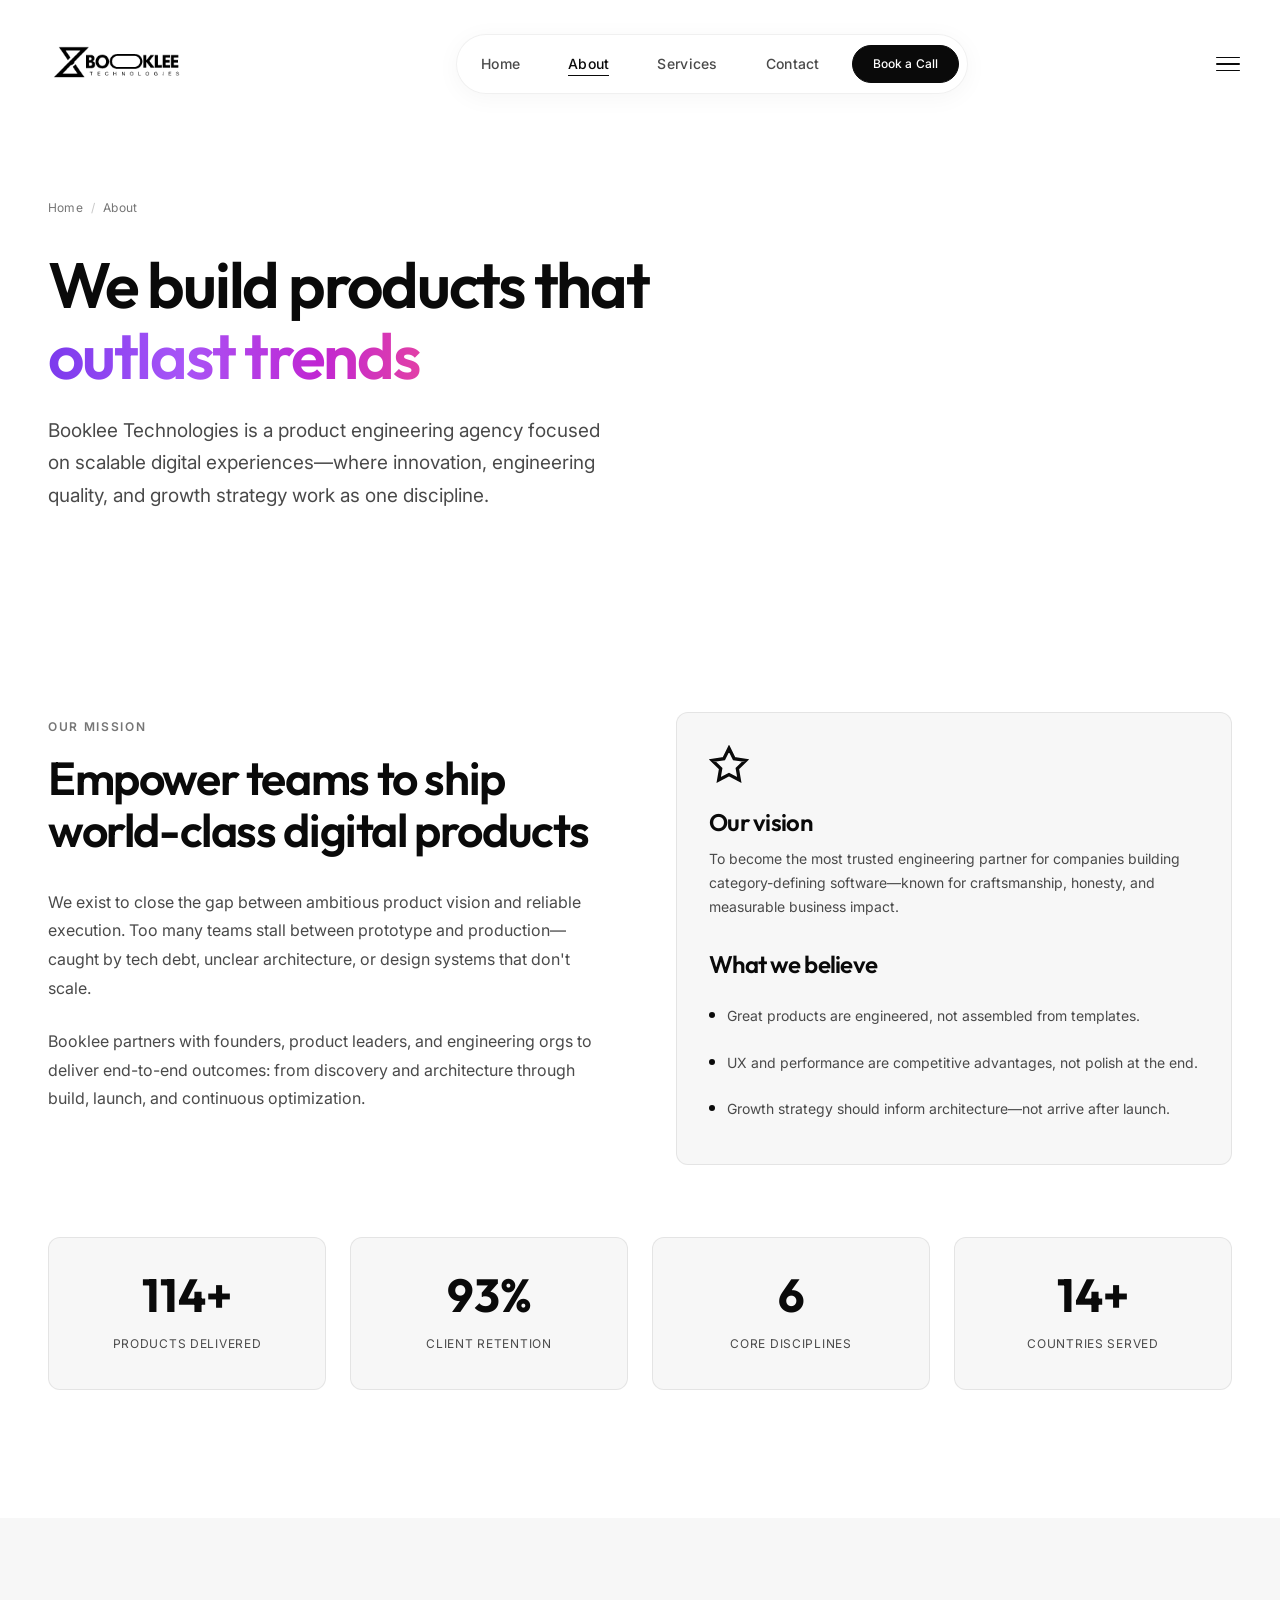
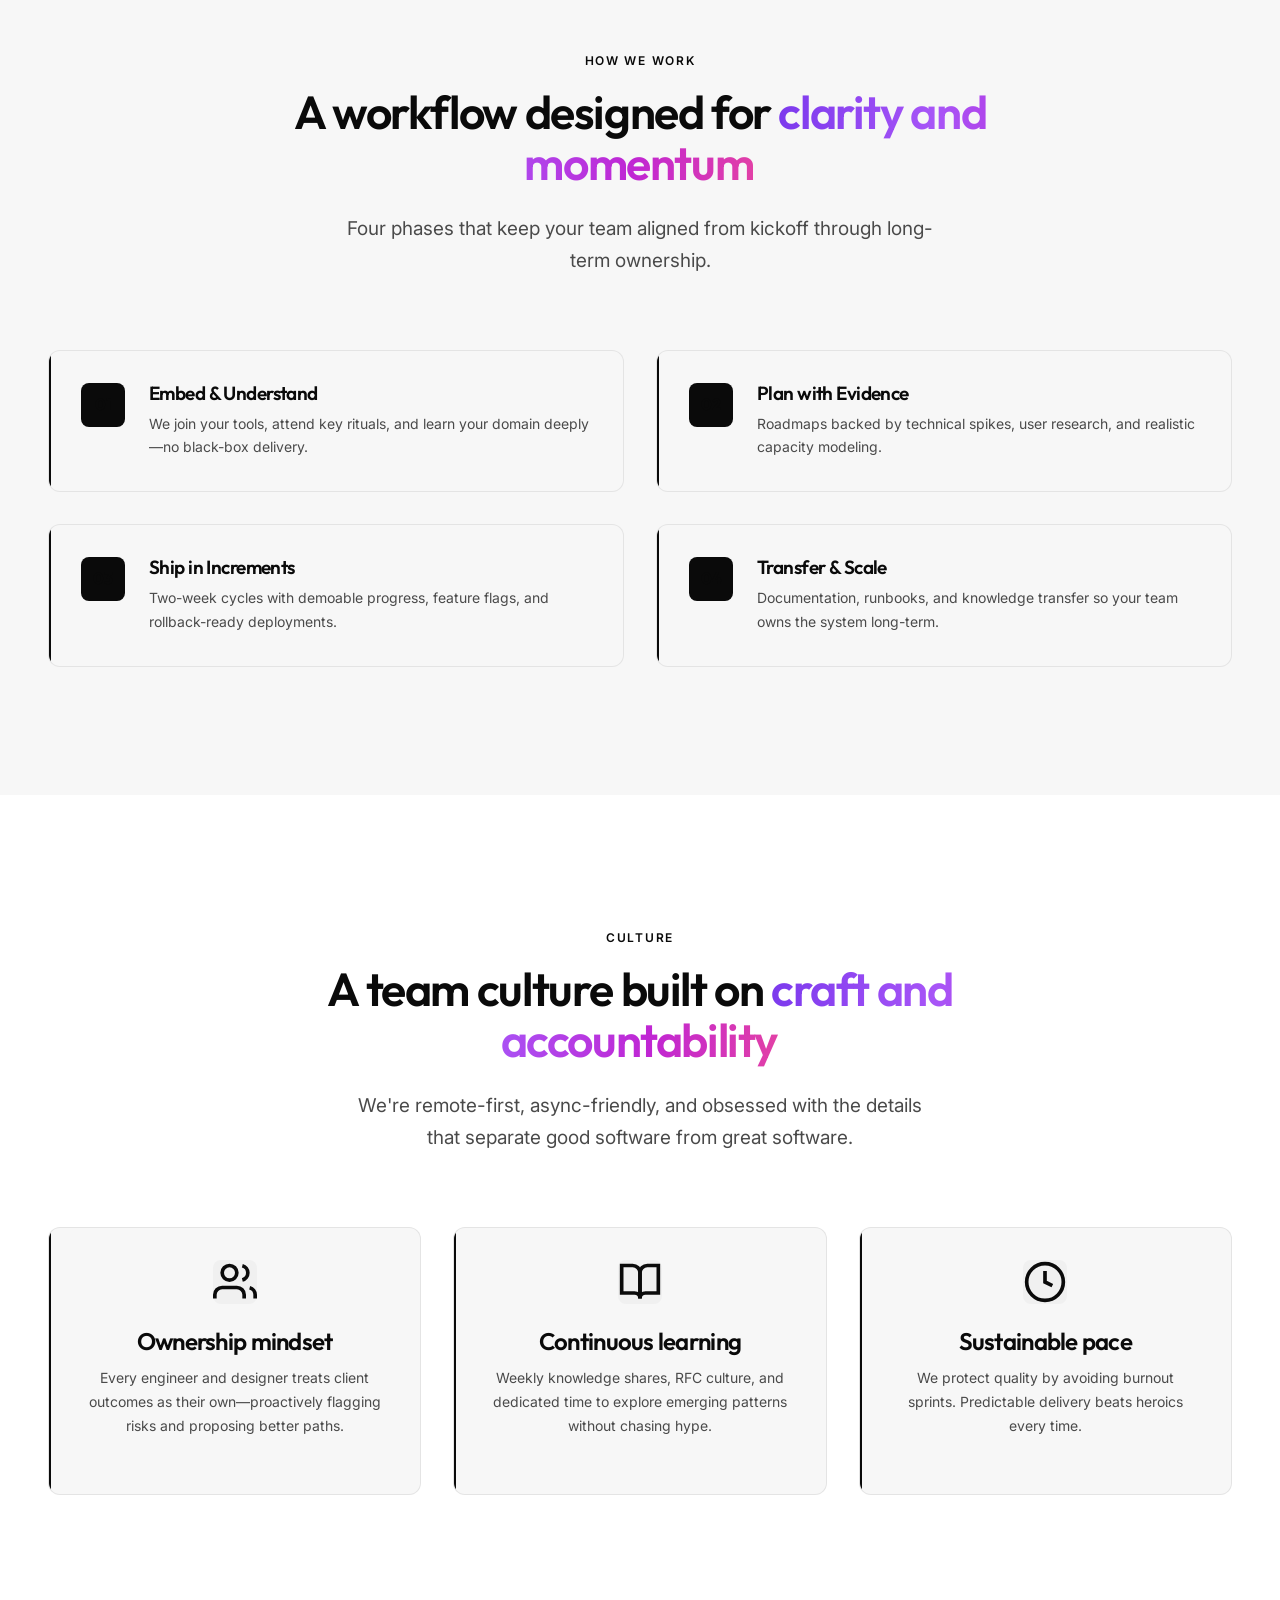
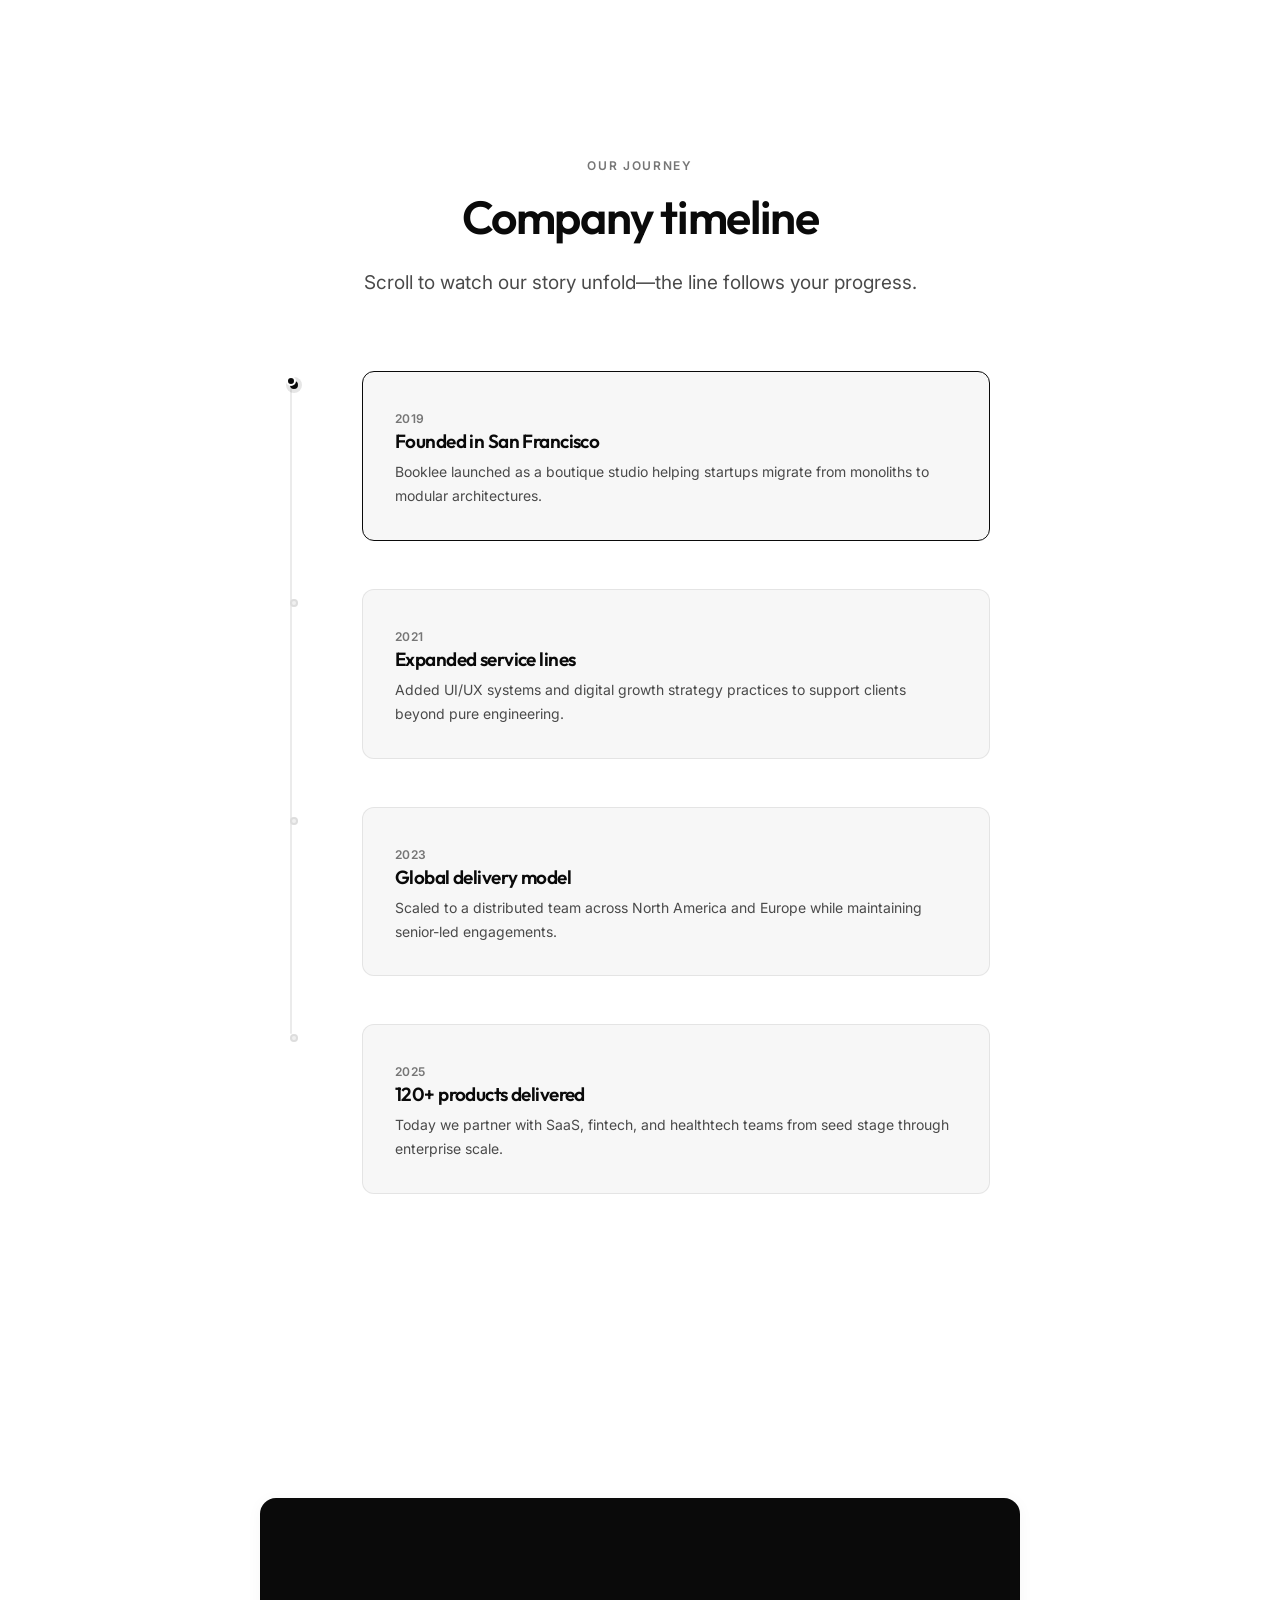
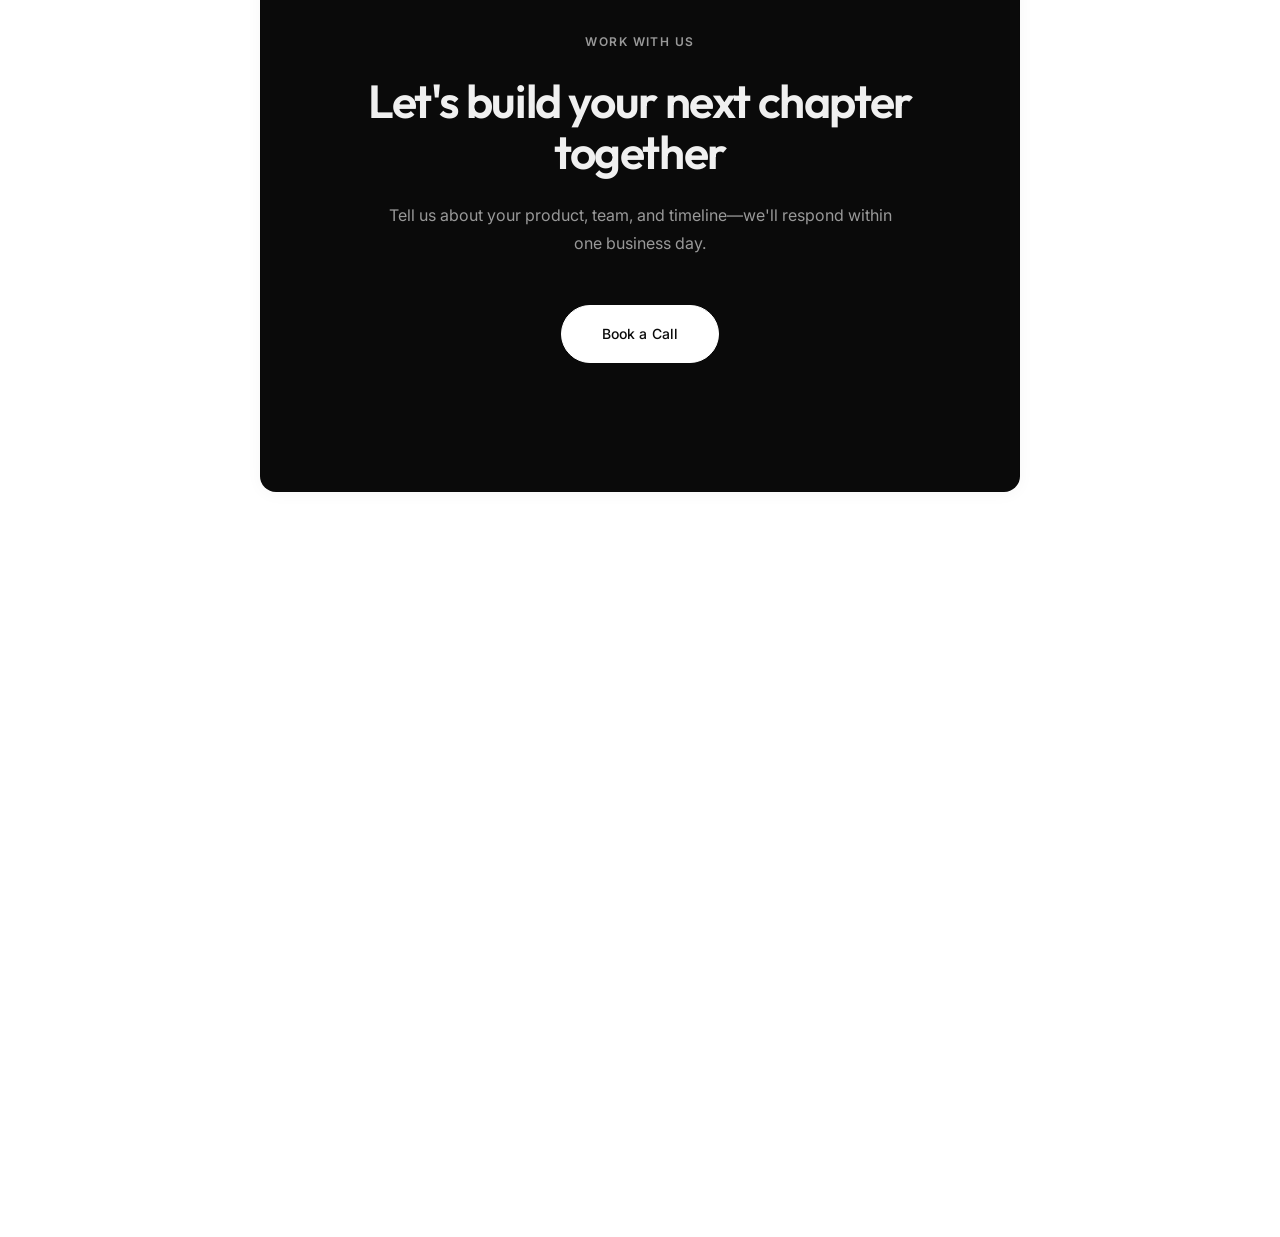
==== commit 20ee1446: "UI Changes without Calendly embedding" ====
--- a/about.html
+++ b/about.html
@@ -1,3 +1,4 @@
+<!-- Auto-generated non-functional update for repository tracking -->
 <!DOCTYPE html>
 <html lang="en">
 <head>
--- a/assets/css/styles.css
+++ b/assets/css/styles.css
@@ -1,3 +1,4 @@
+/* Auto-generated non-functional update for repository tracking */
 /* ==========================================================================
    Booklee Technologies â€” Redesigned Design System & Global Styles
    Editorial. Premium. Minimal. Confident.
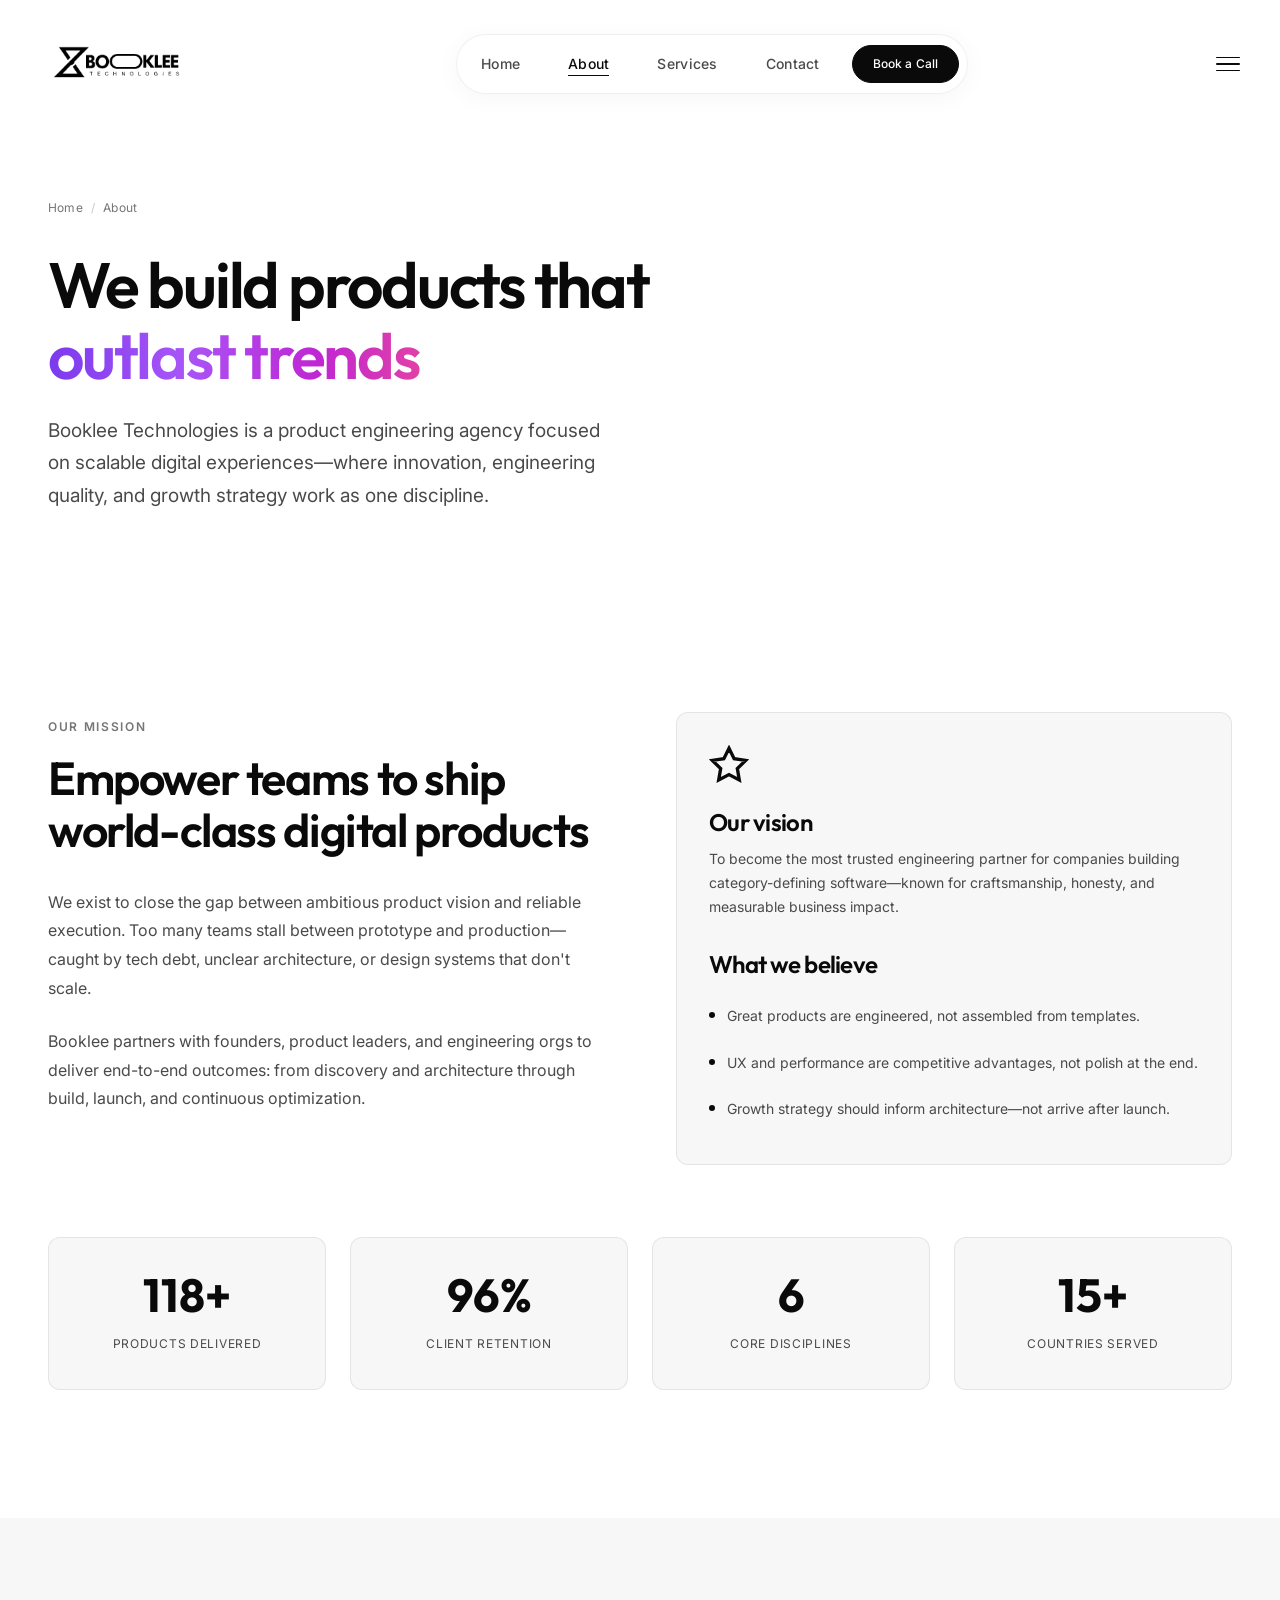
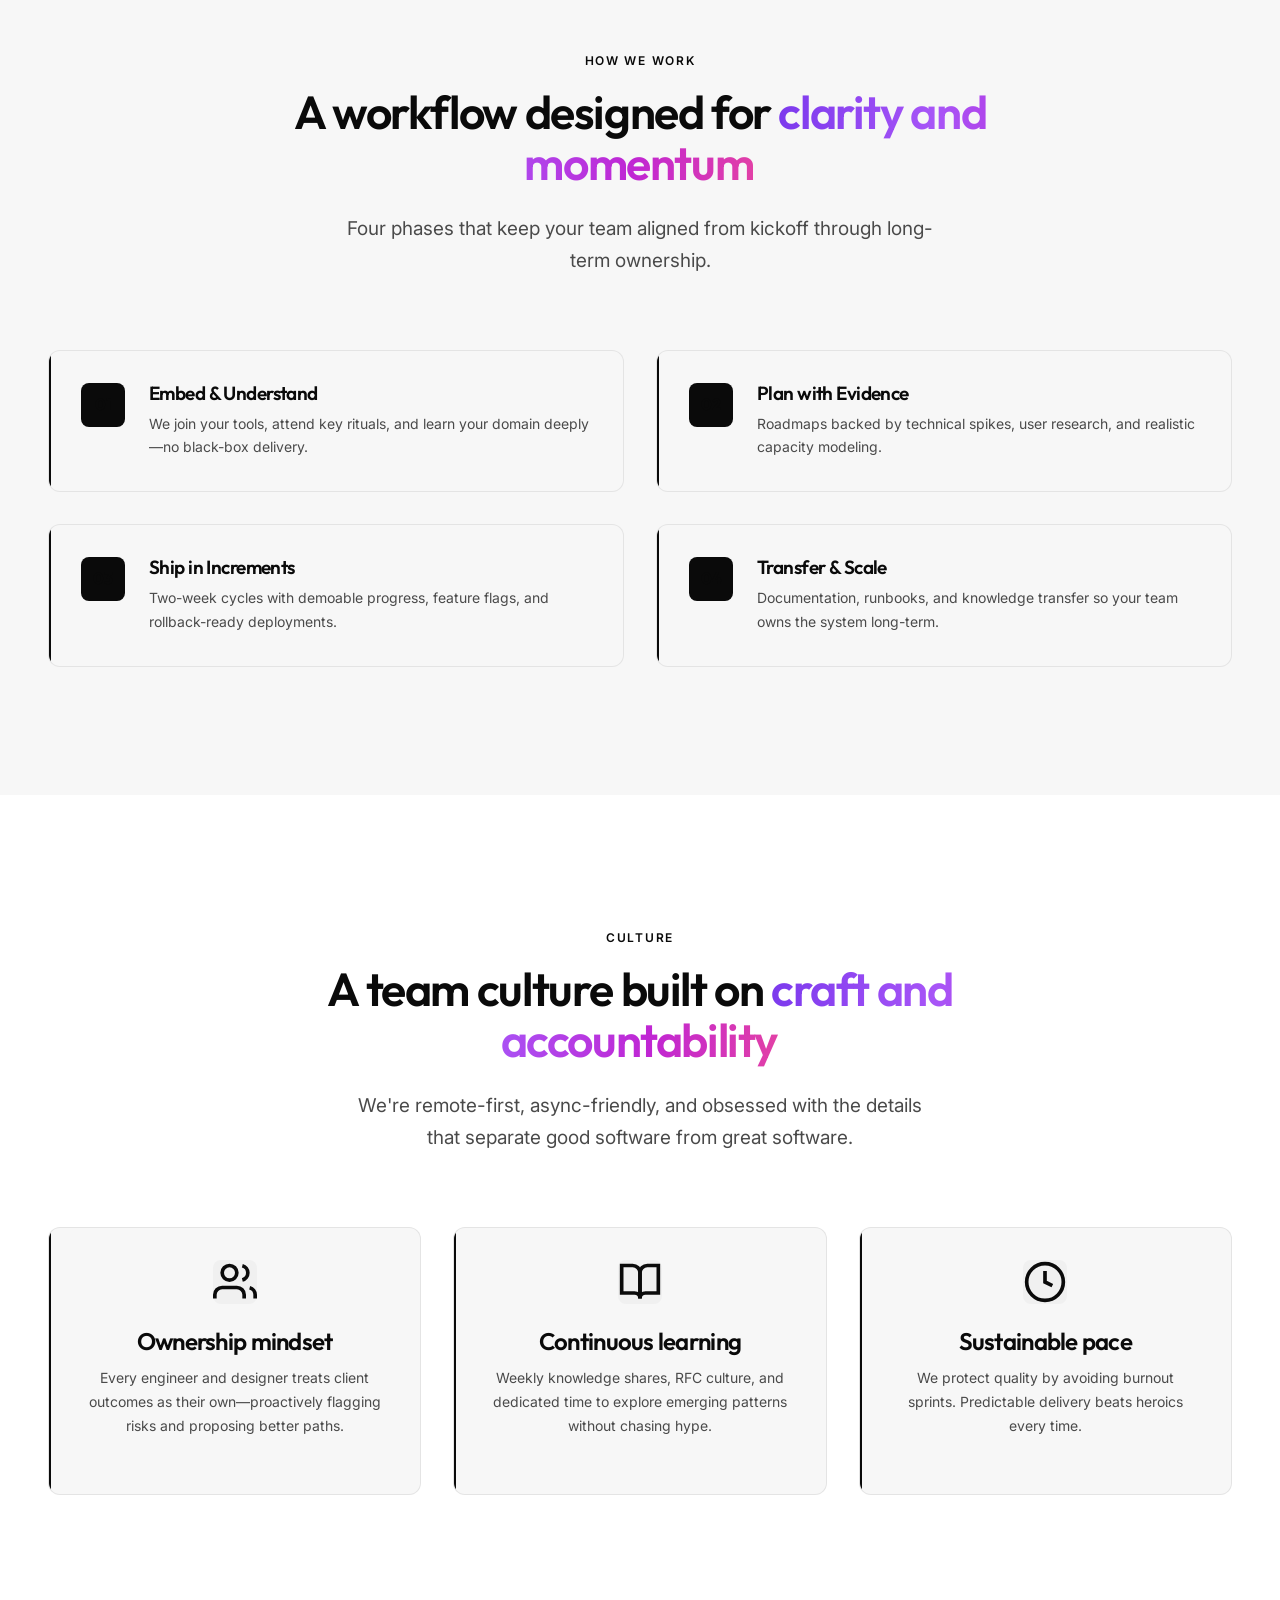
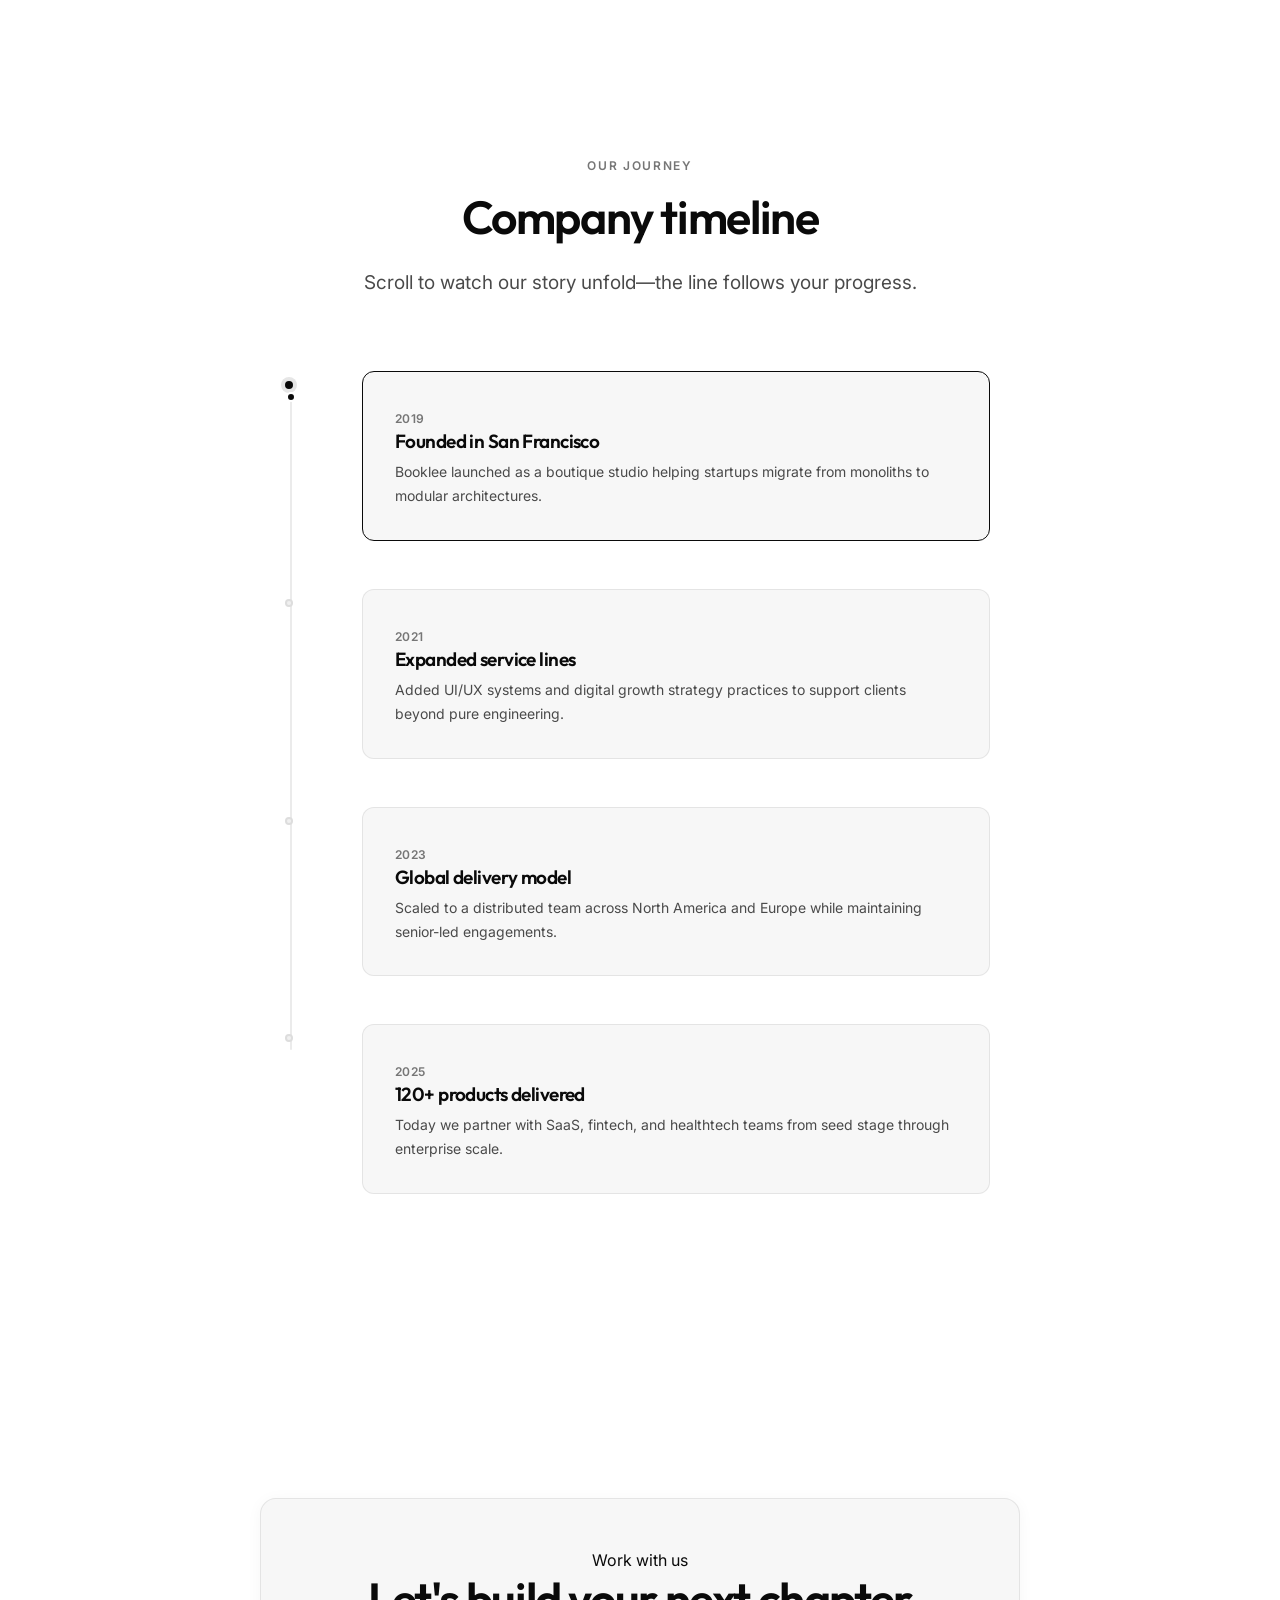
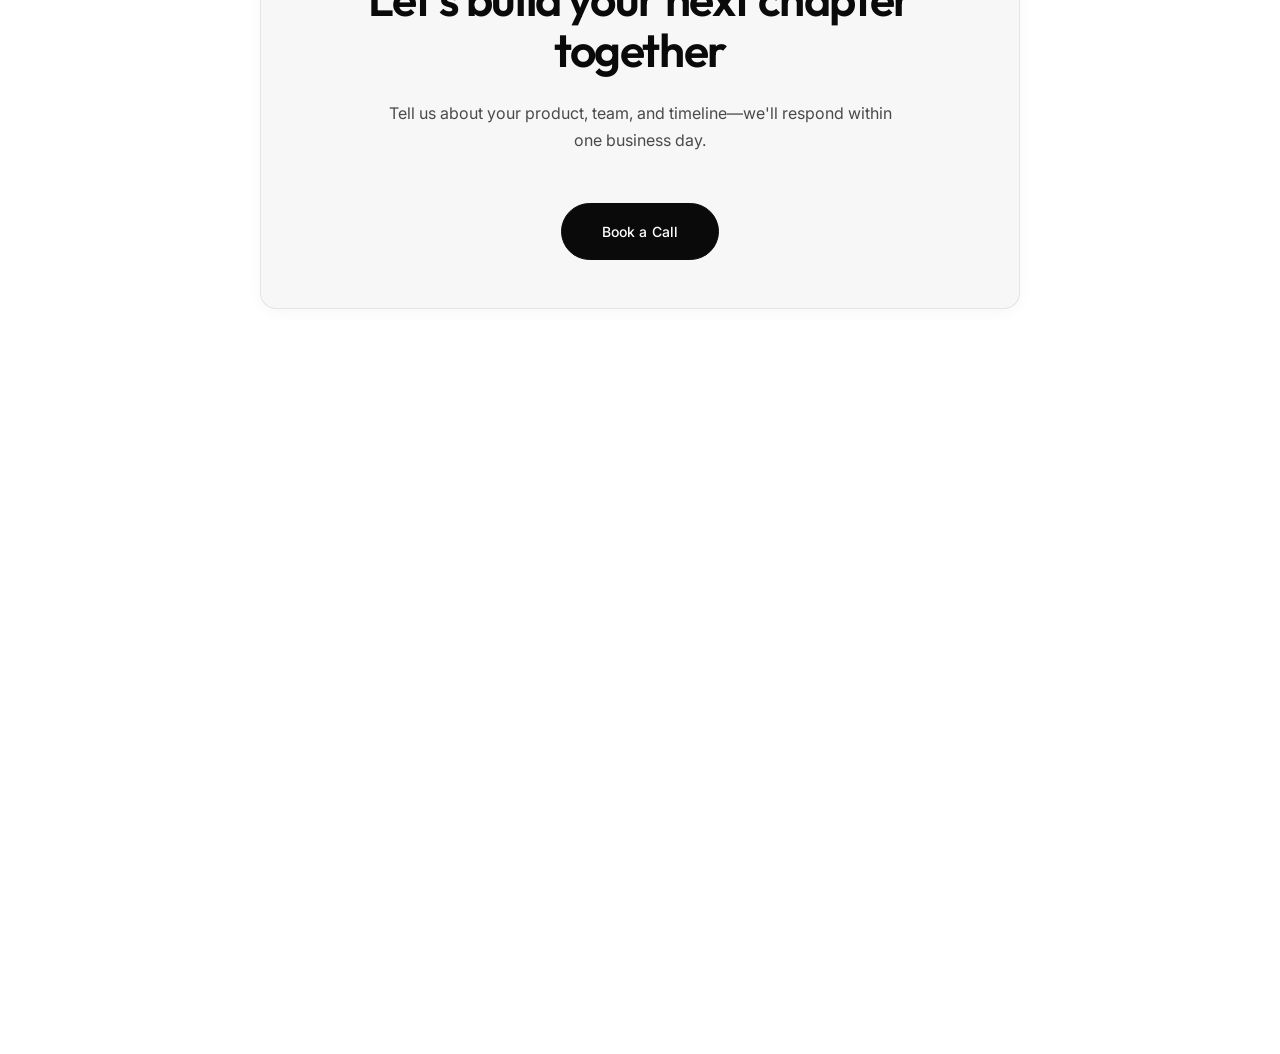
==== commit a0c6688d: "footer changes" ====
--- a/about.html
+++ b/about.html
@@ -219,14 +219,11 @@
 
     <section class="section about-section">
       <div class="container reveal">
-        <div class="cta-banner cta-banner--featured">
-          <div class="cta-banner__glow" aria-hidden="true"></div>
-          <div class="cta-banner__inner">
-            <span class="cta-banner__eyebrow">Work with us</span>
-            <h2 class="cta-banner__title">Let's build your next chapter together</h2>
-            <p class="cta-banner__text">Tell us about your product, team, and timeline—we'll respond within one business day.</p>
-            <a href="book-call.html" class="btn btn--primary btn--lg">Book a Call</a>
-          </div>
+        <div class="cta-banner">
+          <span class="cta-banner__eyebrow">Work with us</span>
+          <h2 class="cta-banner__title">Let's build your next chapter together</h2>
+          <p class="cta-banner__text">Tell us about your product, team, and timeline—we'll respond within one business day.</p>
+          <a href="book-call.html" class="btn btn--primary btn--lg">Book a Call</a>
         </div>
       </div>
     </section>
--- a/assets/css/styles.css
+++ b/assets/css/styles.css
@@ -1906,7 +1906,7 @@
   bottom: 0;
   z-index: 1;
   padding-block: var(--space-4xl) 0;
-  background: var(--color-bg-dark);
+  background: #000000;
   color: rgba(255, 255, 255, 0.88);
 }
 
@@ -1983,7 +1983,6 @@
   flex-direction: column;
   gap: var(--space-xl);
   padding-top: var(--space-xl);
-  border-top: 1px solid rgba(255, 255, 255, 0.08);
   overflow: hidden;
 }
 
@@ -2612,7 +2611,7 @@
 .timeline__item::before {
   content: "";
   position: absolute;
-  left: calc(-1 * var(--space-3xl) + 0px);
+  left: calc(-1 * var(--space-3xl) - 5px);
   top: 10px;
   width: 8px; height: 8px;
   background: var(--color-bg-elevated);
@@ -2665,29 +2664,7 @@
 }
 
 
-/* Calendly embed */
-.calendly-wrap {
-  min-height: 700px;
-  border-radius: var(--radius-lg);
-  overflow: hidden;
-  border: 1px solid var(--color-border);
-  background: var(--color-bg-surface);
-}
-
-.calendly-wrap__fallback {
-  margin-top: var(--space-lg);
-  font-size: var(--text-sm);
-}
-
-.calendly-wrap__fallback a {
-  color: var(--color-text);
-  font-weight: 600;
-  text-decoration: underline;
-  text-underline-offset: 3px;
-  transition: opacity var(--transition-fast);
-}
-
-.calendly-wrap__fallback a:hover { opacity: 0.6; }
+
 
 .calendly-inline-widget {
   min-width: 320px;
@@ -3197,20 +3174,21 @@
 .footer__signature-glow {
   position: absolute;
   top: 0; left: 0;
-  width: min(200px, 40vw);
-  height: min(200px, 40vw);
+  width: min(500px, 60vw);
+  height: min(500px, 60vw);
   border-radius: 50%;
   transform: translate3d(-50%, -50%, 0);
   background: radial-gradient(
     circle at center,
-    rgba(255, 255, 255, 0.06) 0%,
-    rgba(255, 255, 255, 0.02) 40%,
+    rgba(255, 255, 255, 1) 0%,
+    rgba(255, 255, 255, 0.6) 25%,
     transparent 65%
   );
-  filter: blur(30px);
+  mix-blend-mode: overlay;
+  filter: blur(20px);
   opacity: 0;
   pointer-events: none;
-  z-index: 0;
+  z-index: 10;
   transition: opacity 0.5s ease;
   will-change: transform, opacity;
 }
@@ -3225,7 +3203,7 @@
   margin: 0 auto;
   padding: clamp(0.5rem, 2vw, 1rem) clamp(0.25rem, 1.5vw, 1.5rem);
   font-family: var(--font-display);
-  font-size: clamp(3.25rem, 17.5vw, 13rem);
+  font-size: clamp(5rem, 27.5vw, 20.3rem);
   font-weight: 700;
   letter-spacing: -0.04em;
   line-height: 0.88;
@@ -3235,38 +3213,19 @@
 .footer__booklee-char {
   flex: 1 1 0; min-width: 0;
   text-align: center; display: block;
-  color: rgba(255, 255, 255, 0.06);
-  -webkit-text-fill-color: rgba(255, 255, 255, 0.06);
-  background: none; animation: none;
+  background: linear-gradient(to bottom, #FFFFFF 0%, #F2F2F2 40%, #D9D9D9 100%);
+  -webkit-background-clip: text;
+  background-clip: text;
+  color: transparent;
+  -webkit-text-fill-color: transparent;
   cursor: pointer;
-  transition:
-    transform 0.4s cubic-bezier(0.22, 1, 0.36, 1),
-    color 0.3s ease,
-    -webkit-text-fill-color 0.3s ease;
-}
-
-.footer__booklee-char:hover,
-.footer__booklee-char:focus-visible {
-  color: rgba(255, 255, 255, 0.4);
-  -webkit-text-fill-color: rgba(255, 255, 255, 0.4);
-  transform: translateY(-0.04em) scale(1.03);
-  background: none;
-  animation: none;
-  filter: none;
+  transition: opacity 0.3s ease;
 }
 
 .footer__booklee-char:focus-visible {
   outline: 2px solid rgba(255, 255, 255, 0.3);
   outline-offset: 6px;
   border-radius: 4px;
-}
-
-@media (hover: none), (pointer: coarse) {
-  .footer__booklee-char:active {
-    color: rgba(255, 255, 255, 0.35);
-    -webkit-text-fill-color: rgba(255, 255, 255, 0.35);
-    transform: translateY(-0.03em) scale(1.02);
-  }
 }
 
 
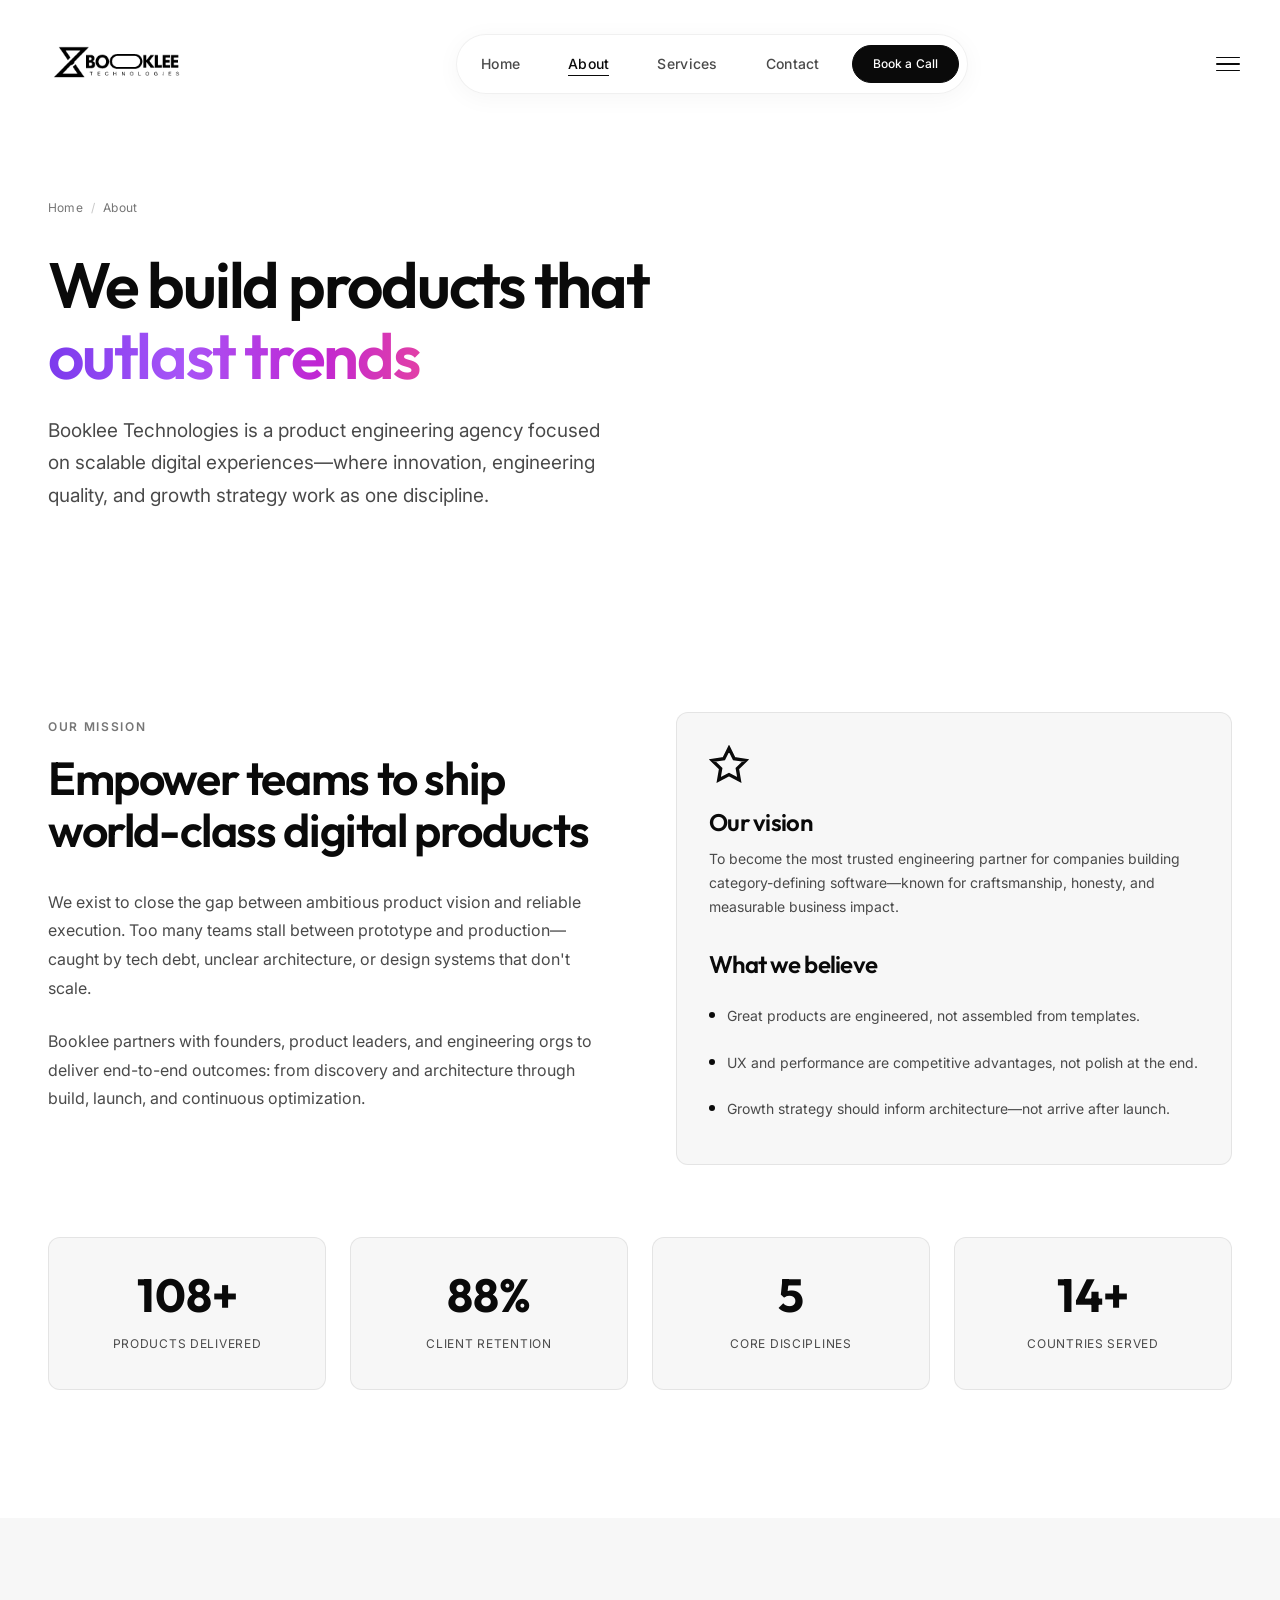
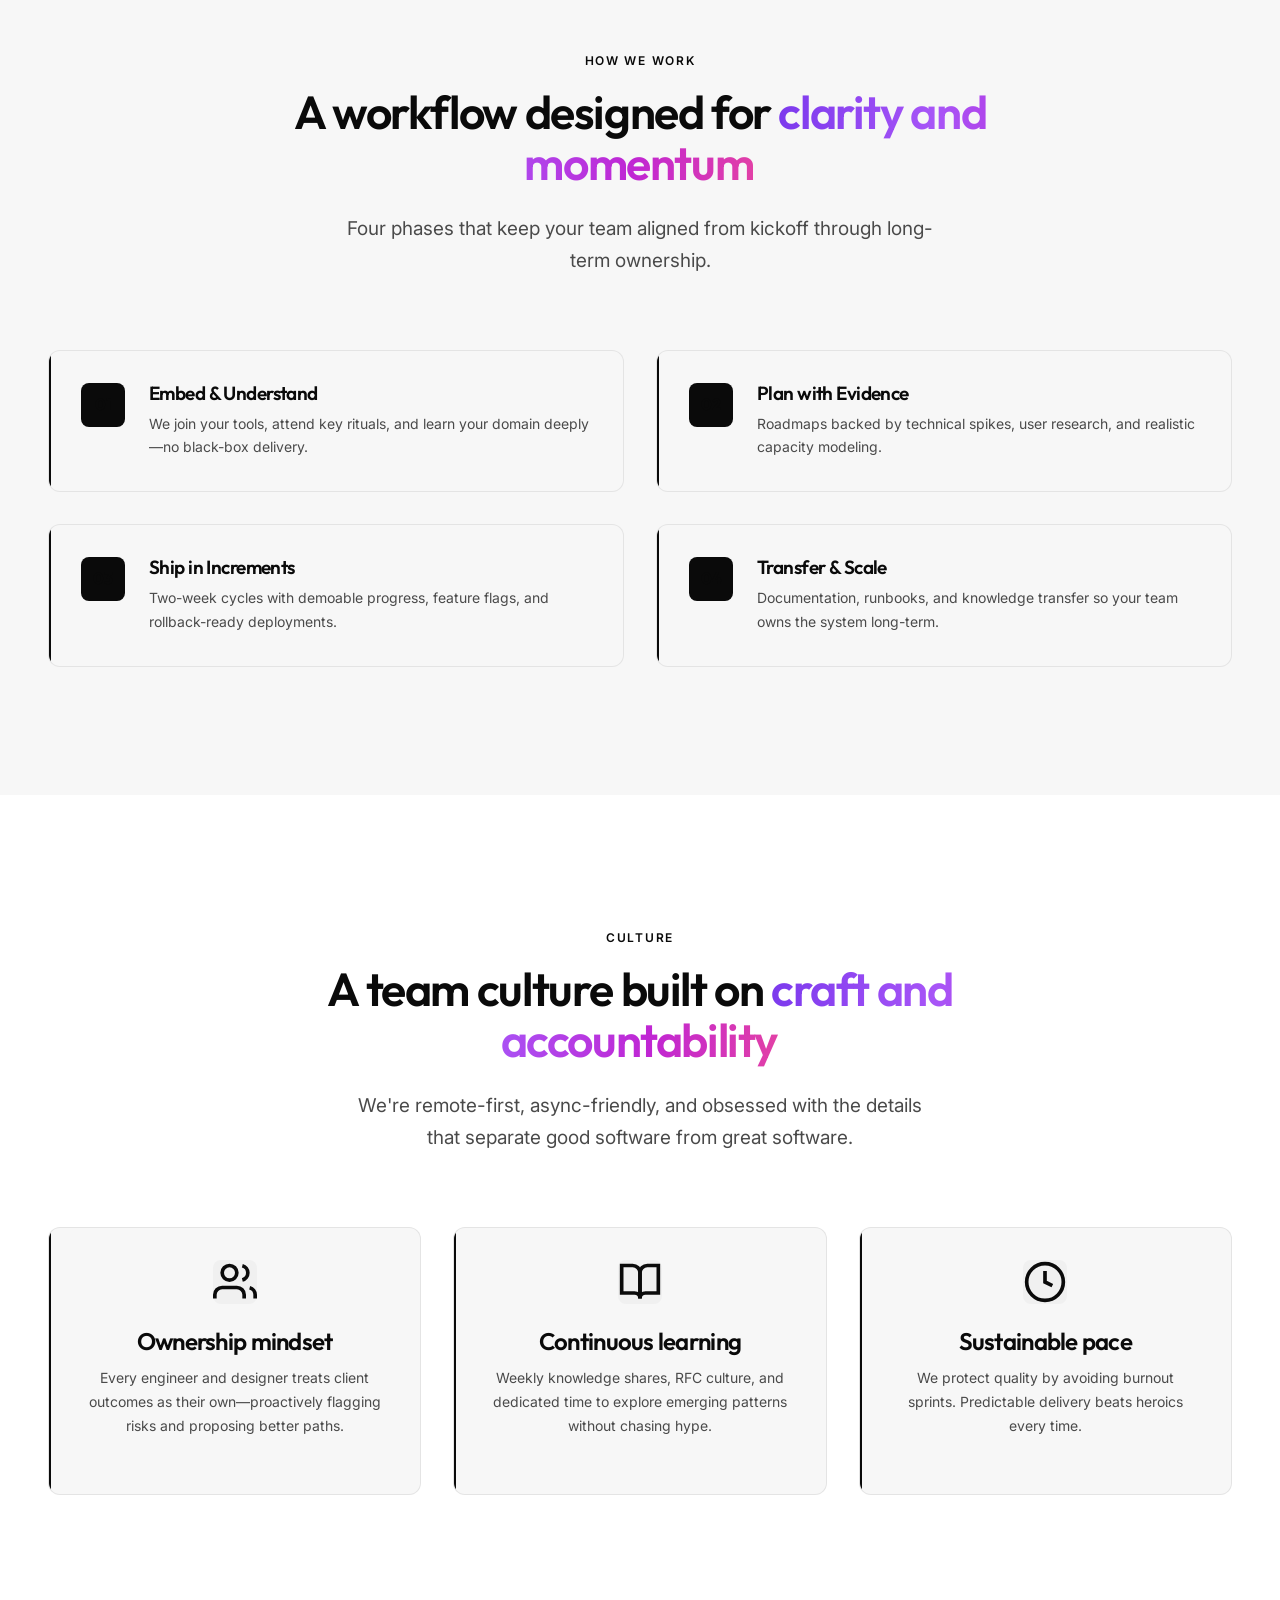
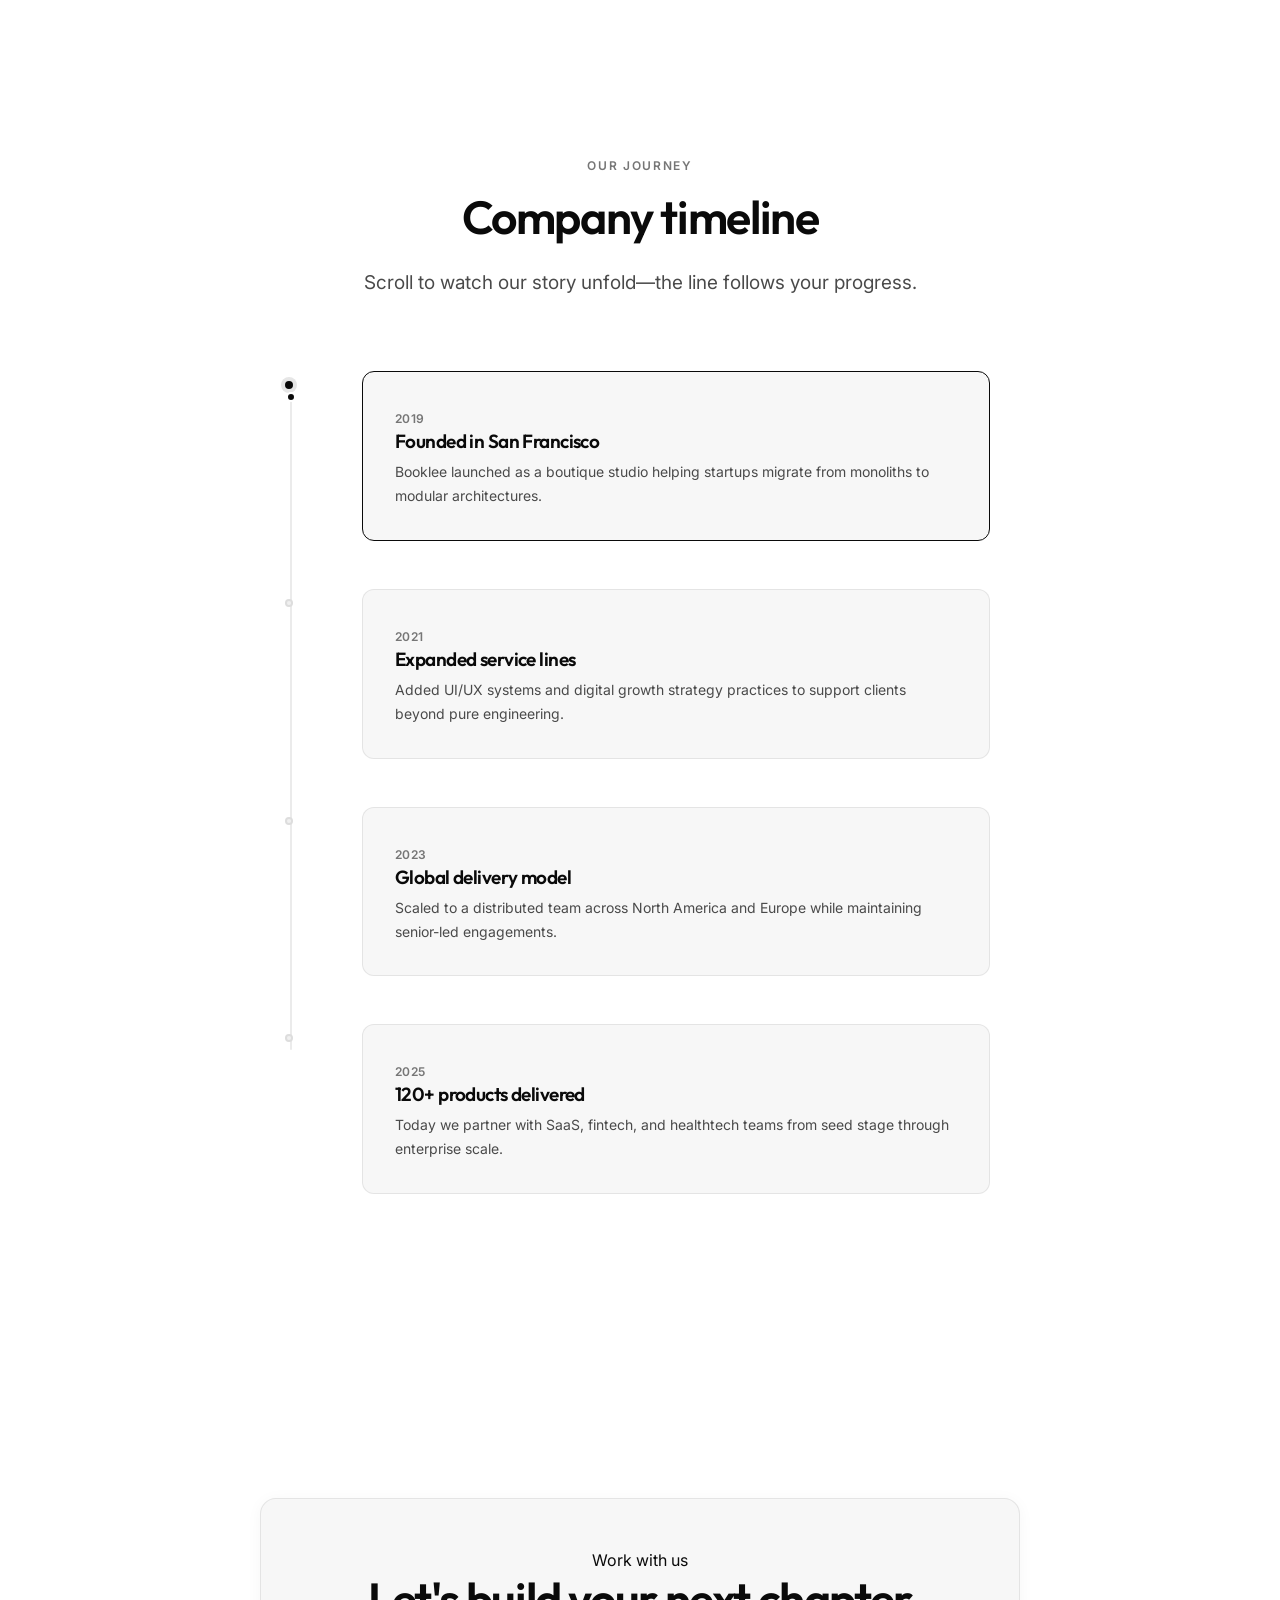
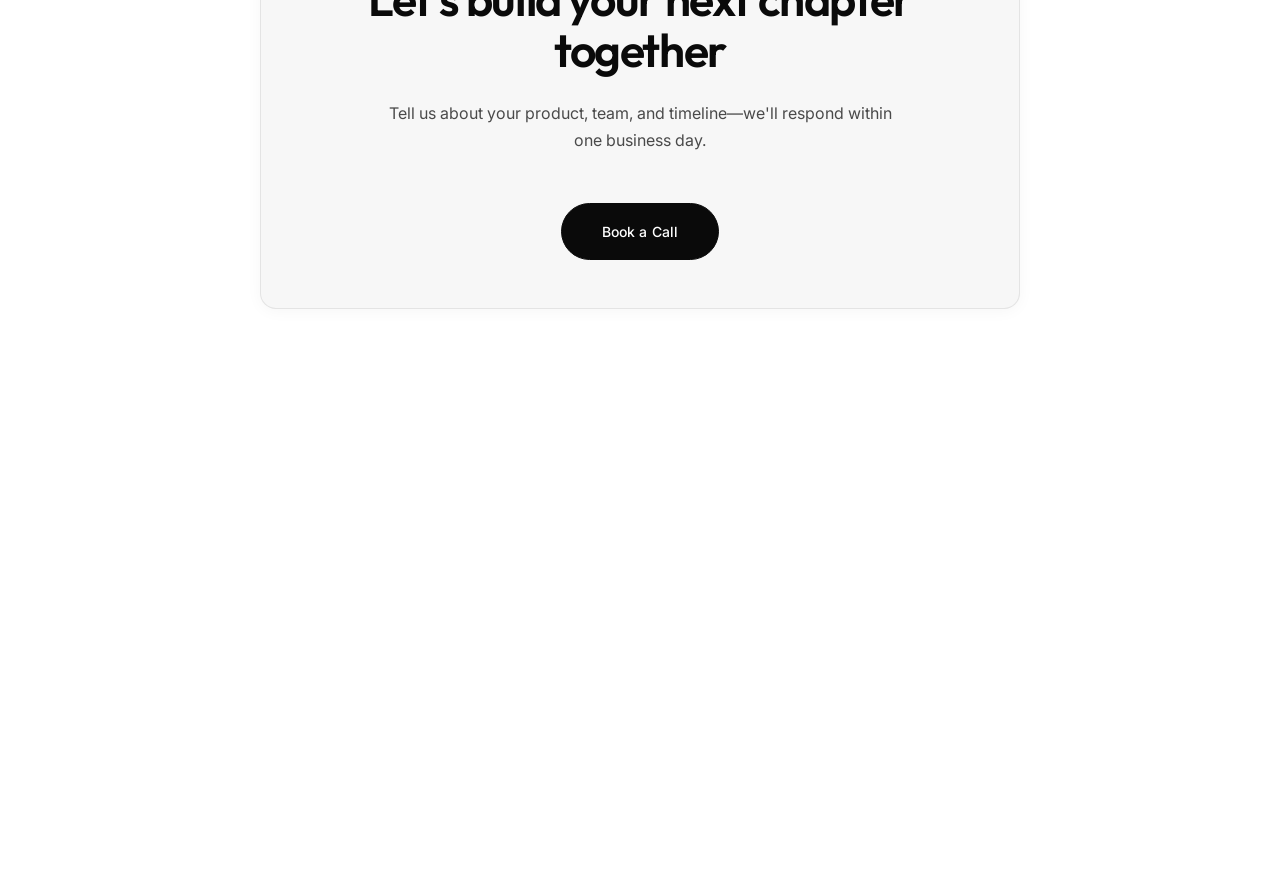
==== commit 7f921dff: "Fixed insta link" ====
--- a/about.html
+++ b/about.html
@@ -233,19 +233,38 @@
     <div class="container">
       <div class="footer__grid">
         <div class="footer__brand">
-          <a href="index.html" class="footer__logo" aria-label="Booklee Technologies home"><img src="assets/images/booklee-logo.png" alt="Booklee Technologies" class="footer__logo-img" width="560" height="560" decoding="async" loading="lazy"></a>
-          <p>We engineer digital products that scale—combining product thinking, technical excellence, and growth strategy.</p>
-        </div>
-        <div><h3 class="footer__heading">Company</h3><a href="about.html" class="footer__link">About</a><a href="services.html" class="footer__link">Services</a><a href="book-call.html" class="footer__link">Book a Call</a></div>
-        <div><h3 class="footer__heading">Services</h3><a href="services/product-engineering.html" class="footer__link">Product Engineering</a><a href="services/system-architecture.html" class="footer__link">System Architecture</a><a href="services/web-engineering.html" class="footer__link">Web Engineering</a><a href="services/ui-ux-systems.html" class="footer__link">UI/UX Systems</a><a href="services/digital-growth-strategy.html" class="footer__link">Digital Growth Strategy</a><a href="services/product-strategy-consulting.html" class="footer__link">Product Strategy &amp; Consulting</a></div>
-        <div><h3 class="footer__heading">Contact</h3><a href="mailto:bookleetechnologies@gmail.com" class="footer__link">bookleetechnologies@gmail.com</a><a href="contact.html" class="footer__link">Contact Form</a></div>
+          <a href="index.html" class="footer__logo" aria-label="Booklee Technologies home">
+            <img src="assets/images/booklee-logo.png" alt="Booklee Technologies" class="footer__logo-img" width="560" height="560" decoding="async" loading="lazy">
+          </a>
+          <p>We engineer digital products that scale - combining product thinking, technical excellence, and growth strategy for ambitious teams.</p>
+        </div>
+        <div>
+          <h3 class="footer__heading">Company</h3>
+          <a href="about.html" class="footer__link">About</a>
+          <a href="services.html" class="footer__link">Services</a>
+          <a href="book-call.html" class="footer__link">Book a Call</a>
+        </div>
+        <div>
+          <h3 class="footer__heading">Services</h3>
+          <a href="services/product-engineering.html" class="footer__link">Product Engineering</a>
+          <a href="services/system-architecture.html" class="footer__link">System Architecture</a>
+          <a href="services/web-engineering.html" class="footer__link">Web Engineering</a>
+          <a href="services/ui-ux-systems.html" class="footer__link">UI/UX Systems</a>
+          <a href="services/digital-growth-strategy.html" class="footer__link">Digital Growth Strategy</a>
+          <a href="services/product-strategy-consulting.html" class="footer__link">Product Strategy &amp; Consulting</a>
+        </div>
+        <div>
+          <h3 class="footer__heading">Contact</h3>
+          <a href="mailto:bookleetechnologies@gmail.com" class="footer__link" data-site-email="text">bookleetechnologies@gmail.com</a>
+          <a href="contact.html" class="footer__link">Contact Form</a>
+        </div>
       </div>
       <div class="footer__final" id="footer-signature">
         <div class="footer__final-left">
           <p class="footer__copyright">&copy; <span id="year"></span> Booklee Technologies. All rights reserved.</p>
           <div class="footer__social-pills">
             <a href="https://www.linkedin.com/company/booklee-technologies/" class="footer__pill" data-site-linkedin target="_blank" rel="noopener noreferrer">LinkedIn</a>
-            <a href="https://www.instagram.com/booklee_technologies/" class="footer__pill" data-site-instagram target="_blank" rel="noopener noreferrer">Instagram</a>
+            <a href="https://www.instagram.com/booklee.in/" class="footer__pill" data-site-instagram target="_blank" rel="noopener noreferrer">Instagram</a>
           </div>
         </div>
         <div class="footer__final-right">
--- a/assets/css/styles.css
+++ b/assets/css/styles.css
@@ -1905,7 +1905,7 @@
   position: sticky;
   bottom: 0;
   z-index: 1;
-  padding-block: var(--space-4xl) 0;
+  padding-block: var(--space-2xl) 0;
   background: #000000;
   color: rgba(255, 255, 255, 0.88);
 }
@@ -1927,13 +1927,13 @@
 }
 
 .footer .container {
-  padding-bottom: var(--space-2xl);
+  padding-bottom: var(--space-lg);
 }
 
 .footer__grid {
   display: grid;
-  gap: var(--space-2xl);
-  margin-bottom: var(--space-3xl);
+  gap: var(--space-lg);
+  margin-bottom: var(--space-xl);
 }
 
 @media (min-width: 768px) {
@@ -1943,7 +1943,7 @@
 .footer__brand p {
   color: rgba(255, 255, 255, 0.45);
   font-size: var(--text-sm);
-  margin-top: var(--space-md);
+  margin-top: var(--space-sm);
   max-width: 280px;
   line-height: 1.7;
 }
@@ -1959,14 +1959,14 @@
   text-transform: uppercase;
   letter-spacing: 0.1em;
   color: rgba(255, 255, 255, 0.35);
-  margin-bottom: var(--space-lg);
+  margin-bottom: var(--space-md);
 }
 
 .footer__link {
   display: block;
   font-size: var(--text-sm);
   color: rgba(255, 255, 255, 0.55);
-  margin-bottom: var(--space-sm);
+  margin-bottom: var(--space-xs);
   transition: color var(--transition-fast);
 }
 
@@ -1981,8 +1981,8 @@
   position: relative;
   display: flex;
   flex-direction: column;
-  gap: var(--space-xl);
-  padding-top: var(--space-xl);
+  gap: var(--space-lg);
+  padding-top: var(--space-lg);
   overflow: hidden;
 }
 
